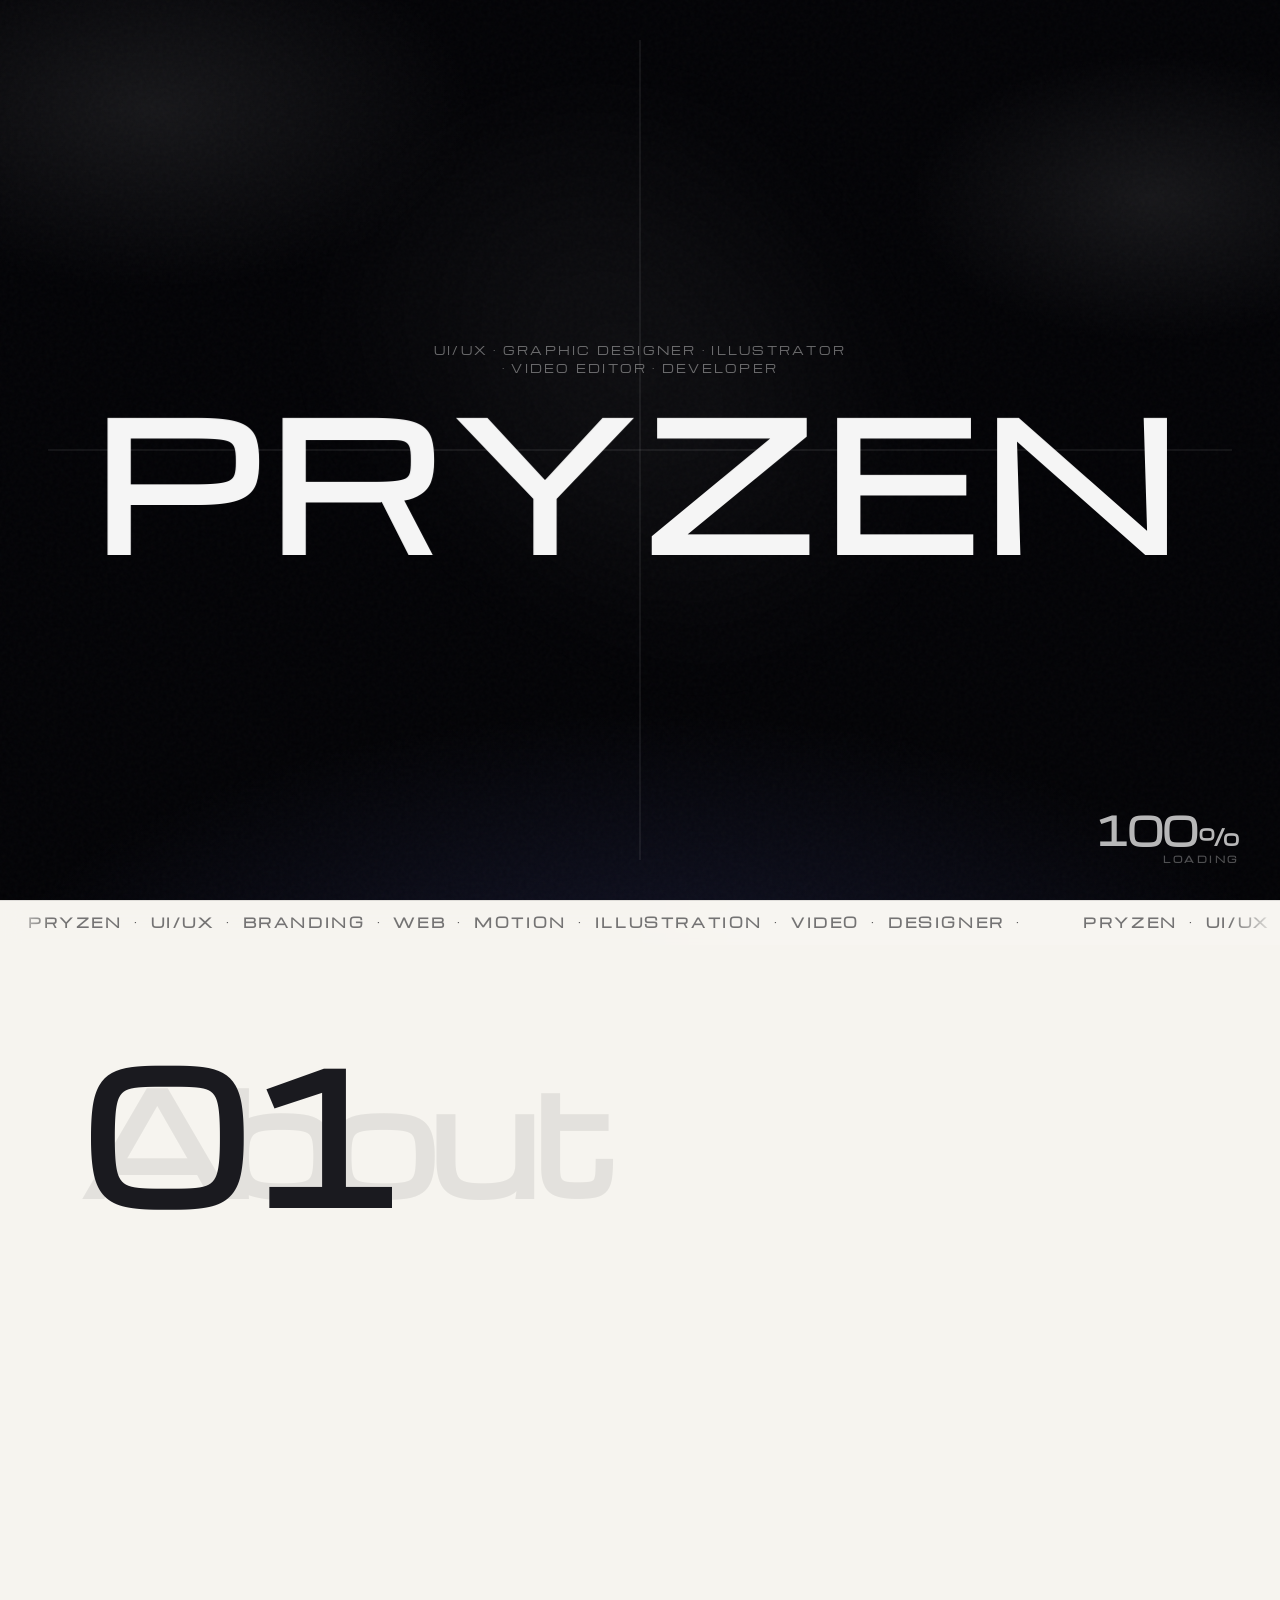
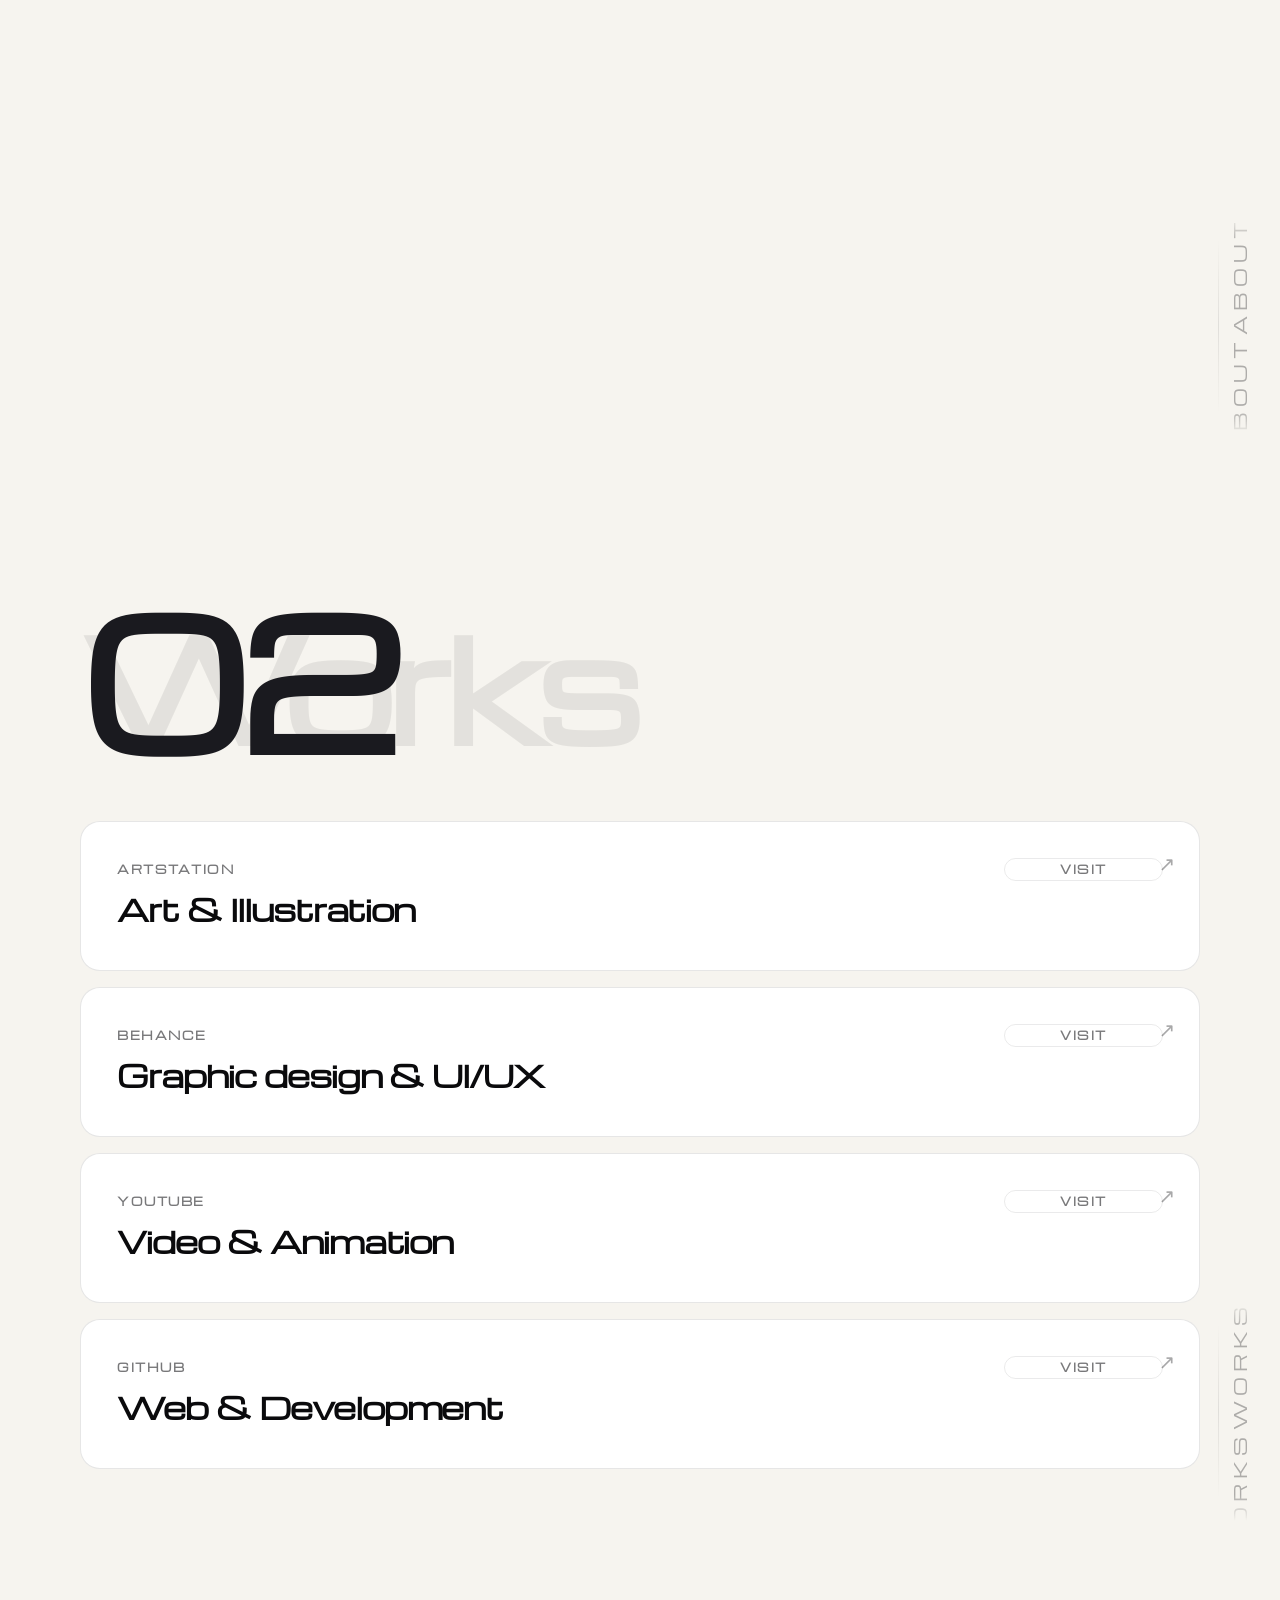
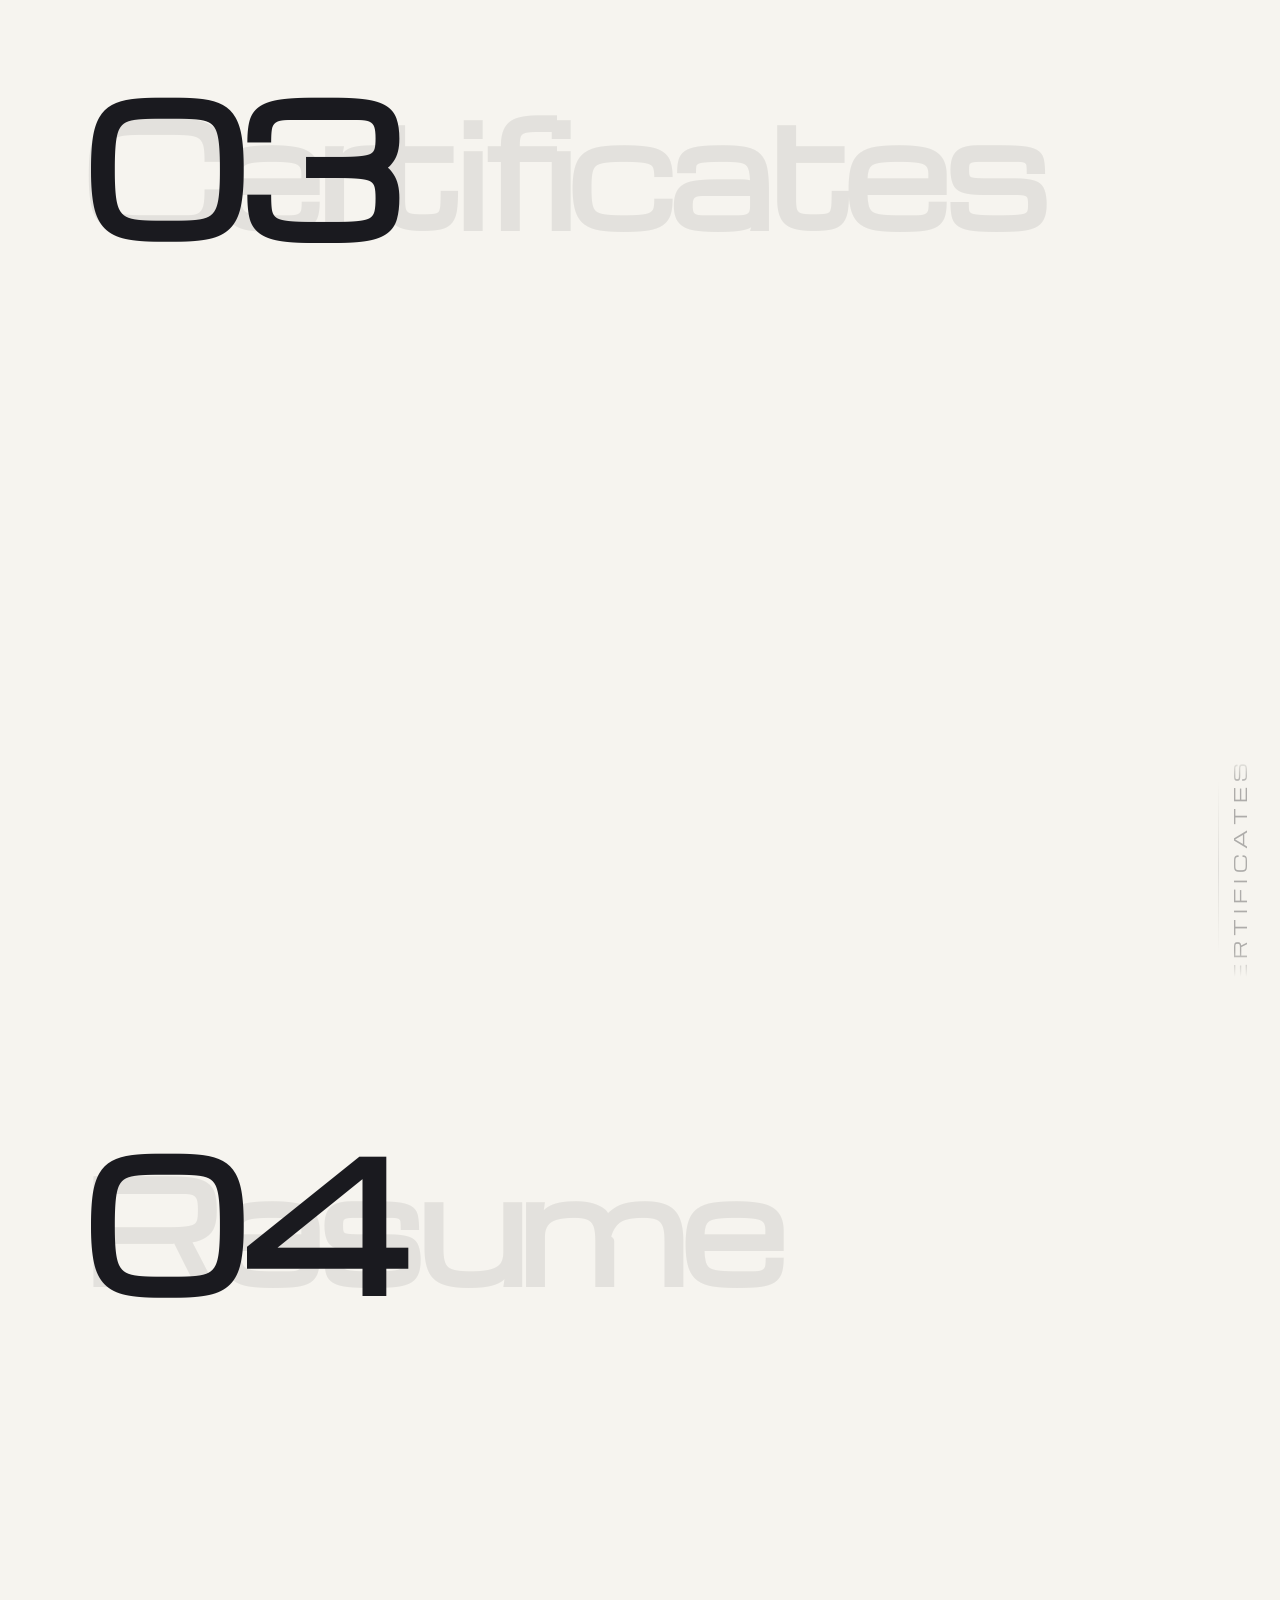
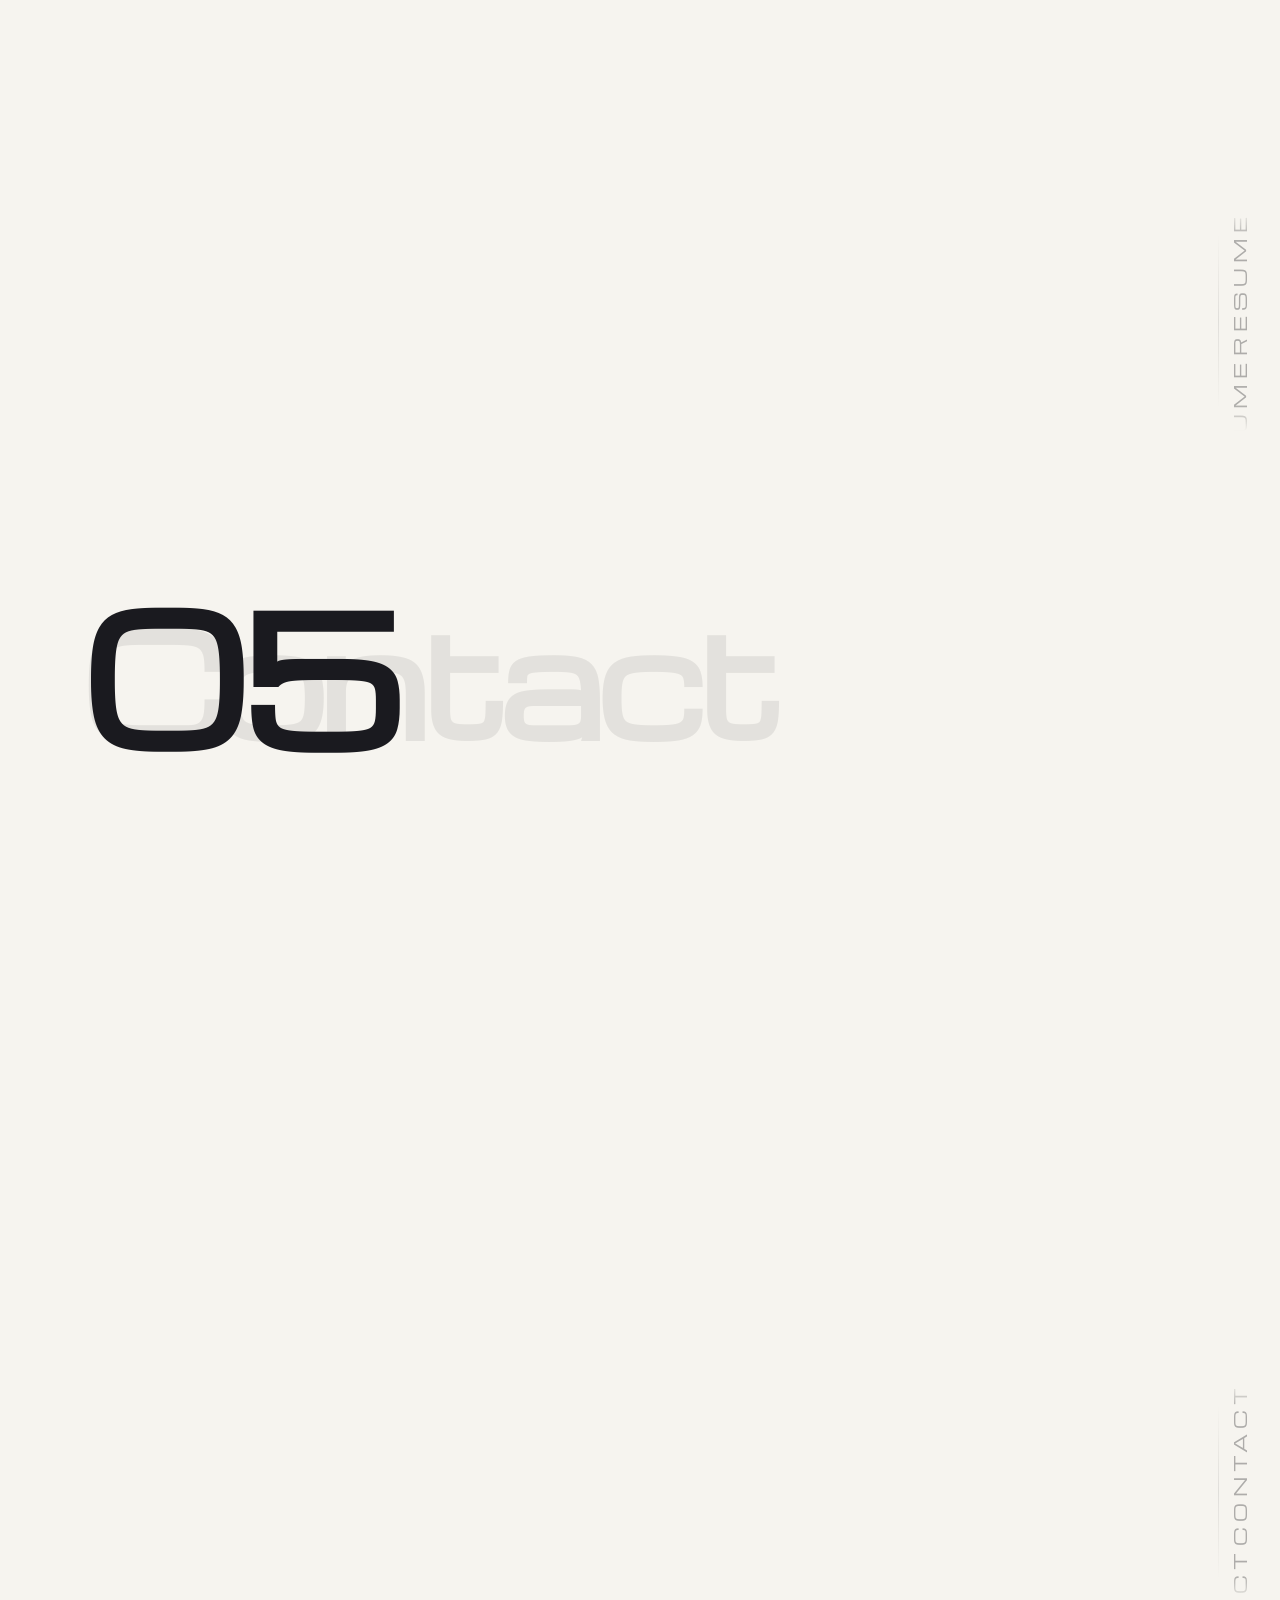
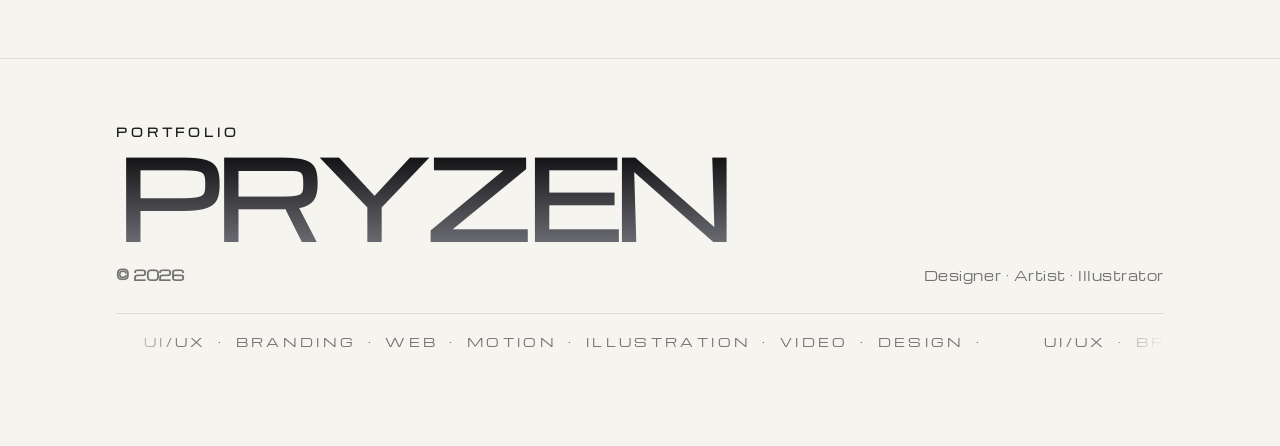
==== portfolio.html @ 88a32f05 "first commit Co-authored-by: Cursor <cursoragent@cursor.com>" ====
<!DOCTYPE html>
<html lang="en">
<head>
  <meta charset="UTF-8" />
  <meta name="viewport" content="width=device-width, initial-scale=1.0, viewport-fit=cover" />
  <meta name="description" content="Pryzen — Designer, Artist, Illustrator, UI/UX, Web & Video Editor" />
  <title>Pryzen — Portfolio</title>
  <link rel="icon" href="favicon.svg" type="image/svg+xml" />
  <link rel="icon" href="favicon.svg" type="image/svg+xml" sizes="any" />
  <link rel="preconnect" href="https://fonts.googleapis.com" />
  <link rel="preconnect" href="https://fonts.gstatic.com" crossorigin />
  <link href="https://fonts.googleapis.com/css2?family=Michroma&display=swap" rel="stylesheet" />
  <link rel="stylesheet" href="css/portfolio.css" />
</head>
<body>
  <div class="pointer" id="pointer" aria-hidden="true">
    <div class="pointer__halo" id="pointerHalo" aria-hidden="true"></div>
    <div class="pointer__ring" id="pointerRing" aria-hidden="true">
      <svg viewBox="0 0 48 48" width="48" height="48" aria-hidden="true">
        <defs>
          <linearGradient id="pointerRingGrad" x1="0%" y1="0%" x2="100%" y2="100%">
            <stop offset="0%" stop-color="var(--accent)" stop-opacity="0.45" />
            <stop offset="52%" stop-color="var(--accent-2)" stop-opacity="1" />
            <stop offset="100%" stop-color="var(--accent)" stop-opacity="0.5" />
          </linearGradient>
        </defs>
        <circle
          class="pointer__ring-path pointer__ring-path--track"
          cx="24"
          cy="24"
          r="22"
          fill="none"
          stroke="currentColor"
          stroke-width="1"
          stroke-linecap="round"
          opacity="0.2"
        />
        <circle
          class="pointer__ring-path pointer__ring-path--arc"
          cx="24"
          cy="24"
          r="22"
          fill="none"
          stroke="url(#pointerRingGrad)"
          stroke-width="1.35"
          stroke-linecap="round"
        />
      </svg>
    </div>
    <span class="pointer__dot" aria-hidden="true"></span>
  </div>
  <!-- Splash / Preloader -->
  <div class="splash" id="splash" aria-hidden="true">
    <div class="splash__layers" aria-hidden="true">
      <div class="splash__layer splash__layer--dark" id="splashLayerDark"></div>
      <div class="splash__layer splash__layer--light" id="splashLayerLight"></div>
      <div class="splash__sweep" id="splashSweep">
        <div class="splash__sweep-band" id="splashSweepBand"></div>
      </div>
    </div>
    <div class="splash__noise" aria-hidden="true"></div>
    <div class="splash__stage" id="splashStage">
      <div class="splash__glow" aria-hidden="true"></div>
      <div class="splash__lines" aria-hidden="true">
        <span class="splash__line splash__line--h"></span>
        <span class="splash__line splash__line--v"></span>
      </div>
      <div class="splash__inner">
        <p class="splash__tagline">UI/UX · Graphic Designer · Illustrator · Video Editor · Developer</p>
        <div class="splash__brand splash__brand--type" aria-label="Pryzen loading">
          <span class="splash__type-row">
            <span class="splash__type" id="splashType"></span><span class="splash__cursor" id="splashCursor"></span>
          </span>
        </div>
      </div>
      <div class="splash__pct-wrap" aria-live="polite" aria-label="Load progress">
        <div class="splash__pct-block">
          <div class="splash__pct-row">
            <span class="splash__pct" id="splashPct">0</span>
            <span class="splash__pct-suffix">%</span>
          </div>
          <span class="splash__pct-word">Loading</span>
        </div>
      </div>
    </div>
    <div class="splash__curtain" id="splashCurtain" aria-hidden="true"></div>
  </div>

  <!-- Mobile: top bar + slide menu -->
  <header class="mobile-topbar" id="mobileTopbar">
    <button
      type="button"
      class="mobile-menu-btn"
      id="mobileMenuBtn"
      aria-label="Open menu"
      aria-expanded="false"
      aria-controls="mobileDrawer"
    >
      <span class="mobile-menu-btn__inner" aria-hidden="true">
        <span class="mobile-menu-btn__bar"></span>
        <span class="mobile-menu-btn__bar"></span>
        <span class="mobile-menu-btn__bar"></span>
      </span>
    </button>
    <button type="button" class="theme-toggle theme-toggle--toolbar" aria-label="Toggle dark mode">
      <span class="theme-toggle__icon theme-toggle__icon--sun" aria-hidden="true">
        <svg width="20" height="20" viewBox="0 0 24 24" fill="none" stroke="currentColor" stroke-width="1.5"><circle cx="12" cy="12" r="4"/><path d="M12 2v2M12 20v2M4.93 4.93l1.41 1.41M17.66 17.66l1.41 1.41M2 12h2M20 12h2M4.93 19.07l1.41-1.41M17.66 6.34l1.41-1.41"/></svg>
      </span>
      <span class="theme-toggle__icon theme-toggle__icon--moon" aria-hidden="true">
        <svg width="20" height="20" viewBox="0 0 24 24" fill="none" stroke="currentColor" stroke-width="1.5"><path d="M21 12.79A9 9 0 1 1 11.21 3 7 7 0 0 0 21 12.79z"/></svg>
      </span>
    </button>
  </header>

  <div class="mobile-drawer" id="mobileDrawer" aria-hidden="true">
    <div class="mobile-drawer__backdrop" id="mobileDrawerBackdrop" tabindex="-1"></div>
    <div class="mobile-drawer__panel" role="dialog" aria-modal="true" aria-labelledby="mobileDrawerTitle">
      <div class="mobile-drawer__head">
        <span class="mobile-drawer__title" id="mobileDrawerTitle">Menu</span>
        <button type="button" class="mobile-drawer__close" id="mobileDrawerClose" aria-label="Close menu">
          <span aria-hidden="true">&times;</span>
        </button>
      </div>
      <nav class="mobile-drawer__nav" aria-label="Section navigation">
        <a href="#hero" class="mobile-drawer__link is-active" data-section="hero">Home</a>
        <a href="#about" class="mobile-drawer__link" data-section="about">About</a>
        <a href="#works" class="mobile-drawer__link" data-section="works">Works</a>
        <a href="#certificates" class="mobile-drawer__link" data-section="certificates">Certificates</a>
        <a href="#resume" class="mobile-drawer__link" data-section="resume">Resume</a>
        <a href="#contact" class="mobile-drawer__link" data-section="contact">Contact</a>
      </nav>
      <div class="mobile-drawer__social">
        <a href="https://www.upwork.com/freelancers/~01b6e41eb017288eee?mp_source=share" target="_blank" rel="noopener noreferrer" class="mobile-drawer__social-link">Upwork</a>
        <a href="https://www.linkedin.com/in/pryzen/" target="_blank" rel="noopener noreferrer" class="mobile-drawer__social-link">LinkedIn</a>
        <a href="https://pin.it/1itgkdLfh" target="_blank" rel="noopener noreferrer" class="mobile-drawer__social-link">Pinterest</a>
        <a href="https://pryzenx.gumroad.com/" target="_blank" rel="noopener noreferrer" class="mobile-drawer__social-link">Gumroad</a>
        <a href="https://discord.com" target="_blank" rel="noopener noreferrer" class="mobile-drawer__social-link" title="Username: _pryzenx">Discord</a>
        <a href="https://www.onlinejobs.ph/jobseekers/info/5052173" target="_blank" rel="noopener noreferrer" class="mobile-drawer__social-link">OnlineJobs.ph</a>
      </div>
    </div>
  </div>

  <!-- Left vertical nav: sections -->
  <nav class="nav nav--left" aria-label="Section navigation">
    <div class="nav__dots">
      <a href="#hero" class="nav__link is-active" data-section="hero"><span class="nav__dot"></span><span class="nav__text">Home</span></a>
      <a href="#about" class="nav__link" data-section="about"><span class="nav__dot"></span><span class="nav__text">About</span></a>
      <a href="#works" class="nav__link" data-section="works"><span class="nav__dot"></span><span class="nav__text">Works</span></a>
      <a href="#certificates" class="nav__link" data-section="certificates"><span class="nav__dot"></span><span class="nav__text">Certificates</span></a>
      <a href="#resume" class="nav__link" data-section="resume"><span class="nav__dot"></span><span class="nav__text">Resume</span></a>
      <a href="#contact" class="nav__link" data-section="contact"><span class="nav__dot"></span><span class="nav__text">Contact</span></a>
    </div>
  </nav>

  <!-- Right vertical: theme + social -->
  <aside class="nav nav--right" aria-label="Theme and social">
    <button type="button" class="theme-toggle theme-toggle--desktop" aria-label="Toggle dark mode">
      <span class="theme-toggle__icon theme-toggle__icon--sun" aria-hidden="true">
        <svg width="20" height="20" viewBox="0 0 24 24" fill="none" stroke="currentColor" stroke-width="1.5"><circle cx="12" cy="12" r="4"/><path d="M12 2v2M12 20v2M4.93 4.93l1.41 1.41M17.66 17.66l1.41 1.41M2 12h2M20 12h2M4.93 19.07l1.41-1.41M17.66 6.34l1.41-1.41"/></svg>
      </span>
      <span class="theme-toggle__icon theme-toggle__icon--moon" aria-hidden="true">
        <svg width="20" height="20" viewBox="0 0 24 24" fill="none" stroke="currentColor" stroke-width="1.5"><path d="M21 12.79A9 9 0 1 1 11.21 3 7 7 0 0 0 21 12.79z"/></svg>
      </span>
    </button>
    <div class="nav__social">
      <a href="https://www.upwork.com/freelancers/~01b6e41eb017288eee?mp_source=share" target="_blank" rel="noopener noreferrer" class="social-link" aria-label="Upwork">Upwork</a>
      <a href="https://www.linkedin.com/in/pryzen/" target="_blank" rel="noopener noreferrer" class="social-link" aria-label="LinkedIn">LinkedIn</a>
      <a href="https://pin.it/1itgkdLfh" target="_blank" rel="noopener noreferrer" class="social-link" aria-label="Pinterest">Pinterest</a>
      <a href="https://pryzenx.gumroad.com/" target="_blank" rel="noopener noreferrer" class="social-link" aria-label="Gumroad">Gumroad</a>
    </div>
  </aside>

  <main class="main" id="main">
    <!-- Hero -->
    <section class="section hero" id="hero">
      <div class="hero__media-bg" aria-hidden="true"></div>
      <figure class="hero__visual reveal">
        <div class="hero__portrait" tabindex="0" role="img" aria-label="Pryzen — hover to view alternate portrait">
          <img
            src="assets/hero/hero-image-1.png"
            alt="Pryzen portrait"
            class="hero__portrait-img hero__portrait-img--default"
            width="640"
            height="640"
            decoding="async"
            fetchpriority="high"
          />
          <img
            src="assets/hero/hero-image-2.png"
            alt=""
            class="hero__portrait-img hero__portrait-img--hover"
            width="640"
            height="640"
            decoding="async"
            aria-hidden="true"
          />
        </div>
      </figure>
      <div class="container hero__grid">
        <div class="hero__content">
          <div class="hero__intro reveal">
            <a href="index.html" class="hero__back-link" aria-label="Back to home">
              <svg class="hero__back-icon" width="18" height="18" viewBox="0 0 24 24" fill="none" stroke="currentColor" stroke-width="1.75" stroke-linecap="round" stroke-linejoin="round" aria-hidden="true">
                <path d="M15 18l-6-6 6-6" />
              </svg>
            </a>
            <p class="hero__kicker">UIUX · Developer · Illustrator</p>
          </div>
          <h1 class="hero__title">
            <span class="hero__name reveal">
              <span class="hero__name-base">PRYZ</span><span class="hero__name-en">EN</span>
            </span>
          </h1>
          <p class="hero__roles reveal">
            <span>Graphic Designer</span>
            <span class="hero__sep">|</span>
            <span>Videl Editor</span>
          </p>
          <p class="hero__lead reveal">Crafting visual stories, interfaces, and motion that feel intentional.</p>
          <div class="hero__cta reveal">
            <a href="#works" class="btn btn--primary">View work</a>
            <a href="#contact" class="btn btn--ghost">Let’s talk</a>
          </div>
        </div>
      </div>
      <a href="index.html" class="hero__circle-link" aria-label="Back to home">
        <div class="hero__circle-text" aria-hidden="true">
          <svg class="hero__circle-svg" viewBox="0 0 220 220" role="img" aria-hidden="true">
            <defs>
              <path id="heroCirclePath" d="M 110,110 m -78,0 a 78,78 0 1,1 156,0 a 78,78 0 1,1 -156,0" />
            </defs>
            <circle class="hero__circle-ring" cx="110" cy="110" r="78" fill="none" />
            <text class="hero__circle-textpath">
              <textPath href="#heroCirclePath" startOffset="0%">
                HOVER ME • PRYZEN • UI/UX • BRANDING • WEB • MOTION • ILLUSTRATION •
              </textPath>
            </text>
          </svg>
          <span class="hero__circle-hub">
            <span class="hero__circle-hub__text hero__circle-hub__text--idle" aria-hidden="true">Hover me</span>
            <span class="hero__circle-hub__text hero__circle-hub__text--hover" aria-hidden="true">Back home</span>
          </span>
        </div>
      </a>
      <div class="hero__marquee" aria-hidden="true">
        <div class="hero__marquee-mask">
          <div class="hero__marquee-track">
            <div class="hero__marquee-group">
              <span>PRYZEN</span><span class="hero__marquee-dot">·</span>
              <span>UI/UX</span><span class="hero__marquee-dot">·</span>
              <span>Branding</span><span class="hero__marquee-dot">·</span>
              <span>Web</span><span class="hero__marquee-dot">·</span>
              <span>Motion</span><span class="hero__marquee-dot">·</span>
              <span>Illustration</span><span class="hero__marquee-dot">·</span>
              <span>Video</span><span class="hero__marquee-dot">·</span>
              <span>Designer</span><span class="hero__marquee-dot">·</span>
            </div>
            <div class="hero__marquee-group">
              <span>PRYZEN</span><span class="hero__marquee-dot">·</span>
              <span>UI/UX</span><span class="hero__marquee-dot">·</span>
              <span>Branding</span><span class="hero__marquee-dot">·</span>
              <span>Web</span><span class="hero__marquee-dot">·</span>
              <span>Motion</span><span class="hero__marquee-dot">·</span>
              <span>Illustration</span><span class="hero__marquee-dot">·</span>
              <span>Video</span><span class="hero__marquee-dot">·</span>
              <span>Designer</span><span class="hero__marquee-dot">·</span>
            </div>
          </div>
        </div>
      </div>
      <div class="hero__scroll">
        <span>Scroll</span>
        <span class="hero__scroll-line"></span>
      </div>
    </section>

    <!-- About -->
    <section class="section about" id="about">
      <div class="container">
        <header class="section-head">
          <span class="section-num">01</span>
          <h2 class="section-title">About</h2>
        </header>
        <div class="about__grid">
          <div class="about__copy">
            <p class="about__text reveal">
              I’m a freelance designer and developer specializing in creating visually compelling and user-focused digital experiences. My core strengths lie in branding, mockup design, UI/UX, and web design, where I combine creativity with strategic thinking to deliver clean, functional, and impactful results.<br /><br />
              <span class="about__text--serif">As an artist, I also produce original illustrations that bring personality and uniqueness to every project. Currently, I’m expanding my capabilities as a developer, integrating design and code to build seamless, end-to-end solutions. I work with clients ranging from individuals to local businesses, helping turn ideas into well-crafted visual and digital products.</span>
            </p>
            <ul class="about__tags reveal">
              <li>Brand &amp; identity</li>
              <li>UI/UX</li>
              <li>Animation &amp; video</li>
              <li>Illustration</li>
            </ul>
          </div>
          <div class="about__stats">
            <div class="stat reveal"><span class="stat__n" data-count="2">0</span><span class="stat__l">Years of experience</span></div>
            <div class="stat reveal"><span class="stat__n" data-count="150">0</span><span class="stat__l">Projects shipped</span></div>
            <div class="stat reveal"><span class="stat__n" data-count="2">0</span><span class="stat__l">Industries</span></div>
          </div>
        </div>
      </div>
      <div class="section-ticker" aria-hidden="true">
        <span class="section-ticker__line"></span>
        <div class="section-ticker__mask">
          <div class="section-ticker__track">
            <div class="section-ticker__col">
              <span>About</span><span>About</span><span>About</span><span>About</span><span>About</span><span>About</span>
              <span>About</span><span>About</span><span>About</span><span>About</span><span>About</span><span>About</span>
            </div>
            <div class="section-ticker__col">
              <span>About</span><span>About</span><span>About</span><span>About</span><span>About</span><span>About</span>
              <span>About</span><span>About</span><span>About</span><span>About</span><span>About</span><span>About</span>
            </div>
          </div>
        </div>
      </div>
    </section>

    <!-- Works -->
    <section class="section works" id="works">
      <div class="container">
        <header class="section-head">
          <span class="section-num">02</span>
          <h2 class="section-title">Works</h2>
        </header>
        <div class="works__list">
          <article class="work-card">
            <div class="work-card__meta">
              <span>ArtStation</span>
              <a href="https://pryzen.artstation.com/" class="work-card__visit" target="_blank" rel="noopener noreferrer" aria-label="Open ArtStation portfolio">
                <span class="work-card__visit__stack">
                  <span class="work-card__visit__text work-card__visit__text--default">Visit</span>
                  <span class="work-card__visit__text work-card__visit__text--hover">View project</span>
                </span>
              </a>
            </div>
            <h3 class="work-card__title">Art & Illustration</h3>
            <span class="work-card__arrow" aria-hidden="true">↗</span>
          </article>
          <article class="work-card">
            <div class="work-card__meta">
              <span>Behance</span>
              <a href="https://www.behance.net/pryzen" class="work-card__visit" target="_blank" rel="noopener noreferrer" aria-label="Open Behance portfolio">
                <span class="work-card__visit__stack">
                  <span class="work-card__visit__text work-card__visit__text--default">Visit</span>
                  <span class="work-card__visit__text work-card__visit__text--hover">View project</span>
                </span>
              </a>
            </div>
            <h3 class="work-card__title">Graphic design &amp; UI/UX</h3>
            <span class="work-card__arrow" aria-hidden="true">↗</span>
          </article>
          <article class="work-card">
            <div class="work-card__meta">
              <span>YouTube</span>
              <a href="https://www.youtube.com/@pryzenx" class="work-card__visit" target="_blank" rel="noopener noreferrer" aria-label="Open YouTube channel">
                <span class="work-card__visit__stack">
                  <span class="work-card__visit__text work-card__visit__text--default">Visit</span>
                  <span class="work-card__visit__text work-card__visit__text--hover">View project</span>
                </span>
              </a>
            </div>
            <h3 class="work-card__title">Video & Animation</h3>
            <span class="work-card__arrow" aria-hidden="true">↗</span>
          </article>
          <article class="work-card">
            <div class="work-card__meta">
              <span>GitHub</span>
              <a href="https://github.com/pryzenxx" class="work-card__visit" target="_blank" rel="noopener noreferrer" aria-label="Open GitHub profile">
                <span class="work-card__visit__stack">
                  <span class="work-card__visit__text work-card__visit__text--default">Visit</span>
                  <span class="work-card__visit__text work-card__visit__text--hover">View project</span>
                </span>
              </a>
            </div>
            <h3 class="work-card__title">Web & Development</h3>
            <span class="work-card__arrow" aria-hidden="true">↗</span>
          </article>
        </div>
      </div>
      <div class="section-ticker" aria-hidden="true">
        <span class="section-ticker__line"></span>
        <div class="section-ticker__mask">
          <div class="section-ticker__track">
            <div class="section-ticker__col">
              <span>Works</span><span>Works</span><span>Works</span><span>Works</span><span>Works</span><span>Works</span>
              <span>Works</span><span>Works</span><span>Works</span><span>Works</span><span>Works</span><span>Works</span>
            </div>
            <div class="section-ticker__col">
              <span>Works</span><span>Works</span><span>Works</span><span>Works</span><span>Works</span><span>Works</span>
              <span>Works</span><span>Works</span><span>Works</span><span>Works</span><span>Works</span><span>Works</span>
            </div>
          </div>
        </div>
      </div>
    </section>

    <!-- Certificates & Achievements -->
    <section class="section certificates" id="certificates">
      <div class="container">
        <header class="section-head">
          <span class="section-num">03</span>
          <h2 class="section-title">Certificates</h2>
        </header>
        <p class="certificates__intro reveal">
          Credentials and milestones across design, development, and creative practice. Select a card to view the full certificate.
        </p>
        <div class="certificates__grid" role="list">
          <article
            class="cert-card reveal"
            role="listitem"
            tabindex="0"
            data-cert-index="0"
            data-cert-title="Certificate of Recognition"
            data-cert-issuer="Northen Mindanao Colleges Inc."
            data-cert-date="2026"
            data-cert-image="assets/certificates/1.png"
            data-cert-alt="Certificate of Recognition"
          >
            <div class="cert-card__visual">
              <img src="assets/certificates/1.png" alt="" width="400" height="280" loading="lazy" />
              <span class="cert-card__badge" aria-hidden="true">
                <svg width="18" height="18" viewBox="0 0 24 24" fill="none" stroke="currentColor" stroke-width="1.5"><path d="M12 15l-3.5 2 .9-4-3.2-2.8 4.2-.3L12 6l1.6 3.9 4.2.3-3.2 2.8.9 4z"/></svg>
              </span>
            </div>
            <div class="cert-card__body">
              <span class="cert-card__tag">Intership</span>
              <h3 class="cert-card__title">Certificate of Recognition </h3>
              <p class="cert-card__meta">Northen Mindanao Colleges Inc. · 2026</p>
              <span class="cert-card__action">View certificate <span aria-hidden="true">↗</span></span>
            </div>
          </article>

          <article
            class="cert-card reveal"
            role="listitem"
            tabindex="0"
            data-cert-index="1"
            data-cert-title="Certificate of Appreciation"
            data-cert-issuer="NORMI Publication"
            data-cert-date="2026"
            data-cert-image="assets/certificates/2.png"
            data-cert-alt="Trainer Certificate of Appreciation"
          >
            <div class="cert-card__visual">
              <img src="assets/certificates/2.png" alt="" width="400" height="280" loading="lazy" />
              <span class="cert-card__badge" aria-hidden="true">
                <svg width="18" height="18" viewBox="0 0 24 24" fill="none" stroke="currentColor" stroke-width="1.5"><path d="M12 15l-3.5 2 .9-4-3.2-2.8 4.2-.3L12 6l1.6 3.9 4.2.3-3.2 2.8.9 4z"/></svg>
              </span>
            </div>
            <div class="cert-card__body">
              <span class="cert-card__tag">Trainer</span>
              <h3 class="cert-card__title">Certificate of Appreciation</h3>
              <p class="cert-card__meta">NORMI Publication · 2026</p>
              <span class="cert-card__action">View certificate <span aria-hidden="true">↗</span></span>
            </div>
          </article>

      
        </div>
      </div>
      <div class="section-ticker" aria-hidden="true">
        <span class="section-ticker__line"></span>
        <div class="section-ticker__mask">
          <div class="section-ticker__track">
            <div class="section-ticker__col">
              <span>Certificates</span><span>Certificates</span><span>Certificates</span><span>Certificates</span><span>Certificates</span><span>Certificates</span>
              <span>Certificates</span><span>Certificates</span><span>Certificates</span><span>Certificates</span><span>Certificates</span><span>Certificates</span>
            </div>
            <div class="section-ticker__col">
              <span>Certificates</span><span>Certificates</span><span>Certificates</span><span>Certificates</span><span>Certificates</span><span>Certificates</span>
              <span>Certificates</span><span>Certificates</span><span>Certificates</span><span>Certificates</span><span>Certificates</span><span>Certificates</span>
            </div>
          </div>
        </div>
      </div>
    </section>

    <!-- Certificate lightbox -->
    <div class="cert-modal" id="certModal" hidden>
      <div class="cert-modal__backdrop" aria-hidden="true"></div>
      <div
        class="cert-modal__dialog"
        role="dialog"
        aria-modal="true"
        aria-labelledby="certModalTitle"
        aria-describedby="certModalDesc"
      >
        <header class="cert-modal__header">
          <div class="cert-modal__meta-wrap">
            <h3 class="cert-modal__title" id="certModalTitle"></h3>
            <p class="cert-modal__desc" id="certModalDesc">
              <span class="cert-modal__issuer"></span>
              <span class="cert-modal__sep" aria-hidden="true">·</span>
              <span class="cert-modal__date"></span>
            </p>
          </div>
          <span class="cert-modal__counter" hidden></span>
          <button type="button" class="cert-modal__close" aria-label="Close certificate viewer">
            <svg width="22" height="22" viewBox="0 0 24 24" fill="none" stroke="currentColor" stroke-width="1.75" aria-hidden="true"><path d="M18 6L6 18M6 6l12 12"/></svg>
          </button>
        </header>
        <div class="cert-modal__stage">
          <button type="button" class="cert-modal__nav cert-modal__prev" aria-label="Previous certificate">
            <svg width="20" height="20" viewBox="0 0 24 24" fill="none" stroke="currentColor" stroke-width="2" aria-hidden="true"><path d="M15 18l-6-6 6-6"/></svg>
          </button>
          <figure class="cert-modal__figure">
            <img class="cert-modal__image" src="" alt="" />
          </figure>
          <button type="button" class="cert-modal__nav cert-modal__next" aria-label="Next certificate">
            <svg width="20" height="20" viewBox="0 0 24 24" fill="none" stroke="currentColor" stroke-width="2" aria-hidden="true"><path d="M9 18l6-6-6-6"/></svg>
          </button>
        </div>
      </div>
    </div>

    <!-- Resume -->
    <section class="section resume" id="resume">
      <div class="container">
        <header class="section-head">
          <span class="section-num">04</span>
          <h2 class="section-title">Resume</h2>
        </header>
        <div class="resume__layout">
          <div class="resume__col resume__col--main">
            <article class="resume-card resume-card--hero reveal">
              <div class="resume-card__top">
                <div>
                  <p class="resume__eyebrow">Resume</p>
                  <h3 class="resume__name">Prince Angelo B. Devilleres</h3>
                  <p class="resume__location">Balangbalang, RTR, Agusan del Norte, Philippines</p>
                </div>
              </div>
              <div class="resume__rule" aria-hidden="true"></div>
            </article>

            <details class="resume-card resume-card--dropdown reveal">
              <summary class="resume-card__summary">
                <h4 class="resume__section-title">Professional summary</h4>
                <span class="resume-card__chevron" aria-hidden="true"></span>
              </summary>
              <div class="resume-card__body">
                <div class="resume-card__body-inner">
                  <p class="resume__prose">
                    Versatile and detail-oriented creative professional with hands-on experience in freelance graphic design, UI/UX design, branding, illustration, and full-stack web development. Skilled in delivering visually compelling designs and functional digital solutions for local clients and student-based projects. Currently developing a Barangay Management System with SMS integration, demonstrating strong technical and problem-solving capabilities. Adept at combining creativity with technical expertise across design and development workflows.
                  </p>
                </div>
              </div>
            </details>

            <details class="resume-card resume-card--dropdown reveal">
              <summary class="resume-card__summary">
                <h4 class="resume__section-title">Education</h4>
                <span class="resume-card__chevron" aria-hidden="true"></span>
              </summary>
              <div class="resume-card__body">
                <div class="resume-card__body-inner">
                  <p class="resume__degree">Bachelor of Science in Information Technology (BSIT)</p>
                  <p class="resume__prose resume__prose--tight">Northern Mindanao Colleges, Inc.<br />Philippines</p>
                </div>
              </div>
            </details>

            <details class="resume-card resume-card--dropdown reveal">
              <summary class="resume-card__summary">
                <h4 class="resume__section-title">Additional information</h4>
                <span class="resume-card__chevron" aria-hidden="true"></span>
              </summary>
              <div class="resume-card__body">
                <div class="resume-card__body-inner">
                  <ul class="resume__bullets">
                    <li>Experience working with local clients and student-based projects</li>
                    <li>Strong adaptability across creative and technical disciplines</li>
                    <li>Passionate about continuous learning in design and development</li>
                  </ul>
                </div>
              </div>
            </details>

            <details class="resume-card resume-card--dropdown reveal">
              <summary class="resume-card__summary">
                <h4 class="resume__section-title">Current project</h4>
                <span class="resume-card__chevron" aria-hidden="true"></span>
              </summary>
              <div class="resume-card__body">
                <div class="resume-card__body-inner">
                  <p class="resume__project-title">Barangay Management System with SMS (BMS)</p>
                  <ul class="resume__bullets resume__bullets--job">
                    <li>Developing a system for local barangay operations to streamline records and communication</li>
                    <li>Implementing SMS integration for notifications and updates</li>
                    <li>Designing both UI/UX and backend structure for efficiency and usability</li>
                  </ul>
                </div>
              </div>
            </details>

            <details class="resume-card resume-card--dropdown reveal">
              <summary class="resume-card__summary">
                <h4 class="resume__section-title">Projects &amp; portfolio</h4>
                <span class="resume-card__chevron" aria-hidden="true"></span>
              </summary>
              <div class="resume-card__body">
                <div class="resume-card__body-inner">
                  <ul class="resume__bullets">
                    <li>Website designs and web applications (React-based)</li>
                    <li>Branding &amp; graphic design projects</li>
                    <li>UI/UX case studies</li>
                    <li>Video editing &amp; motion projects</li>
                  </ul>
                </div>
              </div>
            </details>
          </div>

          <div class="resume__col resume__col--side">
            <details class="resume-card resume-card--dropdown reveal">
              <summary class="resume-card__summary">
                <h4 class="resume__section-title">Core skills</h4>
                <span class="resume-card__chevron" aria-hidden="true"></span>
              </summary>
              <div class="resume-card__body">
                <div class="resume-card__body-inner">
                  <ul class="resume__bullets">
                    <li>Graphic design &amp; branding</li>
                    <li>UI/UX design &amp; prototyping</li>
                    <li>Illustration &amp; layout design</li>
                    <li>Mockup &amp; visual presentation</li>
                    <li>Video editing (cinematic &amp; motion graphics)</li>
                    <li>Full-stack web development</li>
                    <li>Website design &amp; deployment</li>
                  </ul>
                </div>
              </div>
            </details>

            <details class="resume-card resume-card--dropdown reveal">
              <summary class="resume-card__summary">
                <h4 class="resume__section-title">Technical skills</h4>
                <span class="resume-card__chevron" aria-hidden="true"></span>
              </summary>
              <div class="resume-card__body">
                <div class="resume-card__body-inner">
                  <div class="resume__skill-block">
                    <p class="resume__skill-label">Design &amp; creative tools</p>
                    <ul class="resume__chips">
                      <li>Adobe Photoshop</li>
                      <li>Adobe Premiere Pro</li>
                      <li>Adobe Animate</li>
                      <li>Ibis Paint</li>
                      <li>Figma</li>
                      <li>CapCut</li>
                    </ul>
                  </div>
                  <div class="resume__skill-block">
                    <p class="resume__skill-label">Web development</p>
                    <ul class="resume__chips">
                      <li>React.js</li>
                      <li>HTML</li>
                      <li>CSS</li>
                      <li>JavaScript</li>
                      <li>Tailwind CSS</li>
                    </ul>
                  </div>
                  <div class="resume__skill-block">
                    <p class="resume__skill-label">Backend &amp; tools</p>
                    <ul class="resume__chips">
                      <li>MongoDB</li>
                      <li>GitHub</li>
                      <li>Vercel</li>
                      <li>Render</li>
                    </ul>
                  </div>
                </div>
              </div>
            </details>

            <details class="resume-card resume-card--dropdown reveal">
              <summary class="resume-card__summary">
                <h4 class="resume__section-title">Professional experience</h4>
                <span class="resume-card__chevron" aria-hidden="true"></span>
              </summary>
              <div class="resume-card__body">
                <div class="resume-card__body-inner">
                  <div class="resume__job">
                    <div class="resume__job-head">
                      <p class="resume__job-title">Freelance graphic designer &amp; UI/UX designer</p>
                      <p class="resume__job-meta">Self-employed · Philippines</p>
                      <p class="resume__job-date">Freelance</p>
                    </div>
                    <ul class="resume__bullets resume__bullets--job">
                      <li>Designed branding materials, social media graphics, and marketing visuals for local clients and students</li>
                      <li>Created UI/UX designs and interactive prototypes using Figma</li>
                      <li>Produced mockups and layout designs for presentations and digital products</li>
                      <li>Delivered illustration and creative assets tailored to client requirements</li>
                    </ul>
                  </div>

                  <div class="resume__job">
                    <div class="resume__job-head">
                      <p class="resume__job-title">Freelance video editor &amp; motion designer</p>
                      <p class="resume__job-meta">Self-employed · Philippines</p>
                    </div>
                    <ul class="resume__bullets resume__bullets--job">
                      <li>Edited cinematic videos and motion graphics using Adobe Premiere Pro and CapCut</li>
                      <li>Enhanced storytelling through transitions, effects, and visual composition</li>
                    </ul>
                  </div>

                  <div class="resume__job">
                    <div class="resume__job-head">
                      <p class="resume__job-title">Full-stack developer</p>
                      <p class="resume__job-meta">Project-based</p>
                    </div>
                    <ul class="resume__bullets resume__bullets--job">
                      <li>Designed and developed responsive websites using React.js and modern frontend technologies</li>
                      <li>Built and deployed web applications using Vercel and Render</li>
                      <li>Managed version control and collaboration using GitHub</li>
                    </ul>
                  </div>

                  <div class="resume__job">
                    <div class="resume__job-head">
                      <p class="resume__job-title">Layout Artist Intern</p>
                      <p class="resume__job-meta">Northern Mindanao Colleges, Inc.</p>
                    </div>
                    <ul class="resume__bullets resume__bullets--job">
                      <li>Created layout designs for school publications, promotional materials, and academic outputs</li>
                      <li>Assisted in visual composition, typography, and formatting for print and digital media</li>
                      <li>Collaborated with team members to ensure consistency in branding and visual standards</li>
                    </ul>
                  </div>
                </div>
              </div>
            </details>

            <div class="resume__cta-bar reveal">
              <div class="resume__cta">
                <a href="assets/resume/Pryzen%20Resume.pdf" class="btn btn--primary resume__dl" data-download-name="Pryzen-Resume.pdf"><span class="btn__label">Download CV</span></a>
              </div>
            </div>
          </div>
        </div>
      </div>
      <div class="section-ticker" aria-hidden="true">
        <span class="section-ticker__line"></span>
        <div class="section-ticker__mask">
          <div class="section-ticker__track">
            <div class="section-ticker__col">
              <span>Resume</span><span>Resume</span><span>Resume</span><span>Resume</span><span>Resume</span><span>Resume</span>
              <span>Resume</span><span>Resume</span><span>Resume</span><span>Resume</span><span>Resume</span><span>Resume</span>
            </div>
            <div class="section-ticker__col">
              <span>Resume</span><span>Resume</span><span>Resume</span><span>Resume</span><span>Resume</span><span>Resume</span>
              <span>Resume</span><span>Resume</span><span>Resume</span><span>Resume</span><span>Resume</span><span>Resume</span>
            </div>
          </div>
        </div>
      </div>
    </section>

    <!-- Contact -->
    <section class="section contact" id="contact">
      <div class="container">
        <header class="section-head">
          <span class="section-num">05</span>
          <h2 class="section-title">Contact</h2>
        </header>
        <div class="contact__wrap">
          <p class="contact__kicker reveal">Get in touch</p>
          <p class="contact__lead reveal">Open for collaborations, commissions, and long-term product partnerships.</p>
          <p class="contact__msg reveal">
            Have an idea, a brief, or a question? Send a message — I read everything that lands in my inbox and answer as soon as I can.
          </p>
          <a href="mailto:princedevilleresx@gmail.com" class="contact__email reveal">princedevilleresx@gmail.com</a>
          <p class="contact__social-label reveal" id="contact-social-label">Elsewhere</p>
          <nav class="contact__links reveal" aria-labelledby="contact-social-label">
            <a href="https://www.linkedin.com/in/pryzen/" class="contact__link" target="_blank" rel="noopener noreferrer">LinkedIn</a>
            <a href="https://www.upwork.com/freelancers/~01b6e41eb017288eee" class="contact__link" target="_blank" rel="noopener noreferrer">Upwork</a>
            <a href="https://ph.pinterest.com/pryzen_x/" class="contact__link" target="_blank" rel="noopener noreferrer">Pinterest</a>
            <a href="https://wa.me/639639404090" class="contact__link" target="_blank" rel="noopener noreferrer">WhatsApp</a>
            <a href="https://discord.com" class="contact__link" target="_blank" rel="noopener noreferrer" title="Add on Discord: _pryzenx">Discord (@_pryzenx)</a>
            <a href="https://www.onlinejobs.ph/jobseekers/info/5052173" class="contact__link" target="_blank" rel="noopener noreferrer">OnlineJobs.ph</a>
          </nav>
        </div>
      </div>
      <div class="section-ticker" aria-hidden="true">
        <span class="section-ticker__line"></span>
        <div class="section-ticker__mask">
          <div class="section-ticker__track">
            <div class="section-ticker__col">
              <span>Contact</span><span>Contact</span><span>Contact</span><span>Contact</span><span>Contact</span><span>Contact</span>
              <span>Contact</span><span>Contact</span><span>Contact</span><span>Contact</span><span>Contact</span><span>Contact</span>
            </div>
            <div class="section-ticker__col">
              <span>Contact</span><span>Contact</span><span>Contact</span><span>Contact</span><span>Contact</span><span>Contact</span>
              <span>Contact</span><span>Contact</span><span>Contact</span><span>Contact</span><span>Contact</span><span>Contact</span>
            </div>
          </div>
        </div>
      </div>
    </section>

    <footer class="footer">
      <div class="container footer__inner">
        <p class="footer__eyebrow">Portfolio</p>
        <p class="footer__brand">Pryzen</p>
        <div class="footer__row">
          <span class="footer__year">© <span id="year"></span></span>
          <span class="footer__note">Designer · Artist · Illustrator</span>
        </div>
        <div class="footer__ticker" aria-hidden="true">
          <div class="footer__ticker-mask">
            <div class="footer__ticker-track">
              <div class="footer__ticker-group">
                <span>UI/UX</span><span class="footer__ticker-dot">·</span>
                <span>Branding</span><span class="footer__ticker-dot">·</span>
                <span>Web</span><span class="footer__ticker-dot">·</span>
                <span>Motion</span><span class="footer__ticker-dot">·</span>
                <span>Illustration</span><span class="footer__ticker-dot">·</span>
                <span>Video</span><span class="footer__ticker-dot">·</span>
                <span>Design</span><span class="footer__ticker-dot">·</span>
              </div>
              <div class="footer__ticker-group">
                <span>UI/UX</span><span class="footer__ticker-dot">·</span>
                <span>Branding</span><span class="footer__ticker-dot">·</span>
                <span>Web</span><span class="footer__ticker-dot">·</span>
                <span>Motion</span><span class="footer__ticker-dot">·</span>
                <span>Illustration</span><span class="footer__ticker-dot">·</span>
                <span>Video</span><span class="footer__ticker-dot">·</span>
                <span>Design</span><span class="footer__ticker-dot">·</span>
              </div>
            </div>
          </div>
        </div>
      </div>
    </footer>
  </main>

  <button type="button" class="to-top" id="toTop" aria-label="Back to top">
    <svg class="to-top__svg" viewBox="0 0 48 48" aria-hidden="true">
      <circle class="to-top__ring" cx="24" cy="24" r="22" fill="none" stroke="currentColor" stroke-width="1" opacity="0.25"/>
      <circle class="to-top__progress" cx="24" cy="24" r="22" fill="none" stroke="currentColor" stroke-width="2" stroke-linecap="round" transform="rotate(-90 24 24)"/>
      <path class="to-top__arrow" d="M24 32V14M16 22l8-8 8 8" fill="none" stroke="currentColor" stroke-width="2" stroke-linecap="round" stroke-linejoin="round"/>
    </svg>
  </button>

  <script src="https://cdnjs.cloudflare.com/ajax/libs/gsap/3.12.5/gsap.min.js"></script>
  <script src="https://cdnjs.cloudflare.com/ajax/libs/gsap/3.12.5/ScrollTrigger.min.js"></script>
  <script src="js/portfolio.js"></script>
  <script src="js/certificates.js"></script>
</body>
</html>
---- css/portfolio.css ----
/* Pryzen — Portfolio styles */
:root {
  --font-display: "Michroma", system-ui, sans-serif;
  --font-serif: "Michroma", system-ui, sans-serif;
  --font-body: "Michroma", system-ui, -apple-system, sans-serif;
  --type-max: 62ch;
  --radius-card: 18px;
  --radius-btn: 12px;
  --section-head-opacity: 0.11;

  --bg: #0a0a0c;
  --bg-elevated: #12121a;
  --surface: rgba(255, 255, 255, 0.04);
  --text: #f4f2ed;
  --text-muted: rgba(244, 242, 237, 0.55);
  --border: rgba(255, 255, 255, 0.08);
  --accent: #ffffff;
  --accent-2: #7cf4d4;
  --accent-contrast: #0a0a0c;
  --accent-dim: rgba(255, 255, 255, 0.12);
  --glow: rgba(255, 255, 255, 0.28);
  --splash-bg: #050506;
  --ring: rgba(255, 255, 255, 0.35);
  --nav-link-idle: #a9a7a1;
  --nav-social-idle: #95938c;
  color-scheme: dark;
}

html[data-theme="light"] {
  --bg: #f6f4ef;
  --bg-elevated: #ffffff;
  --surface: rgba(10, 10, 12, 0.04);
  --text: #0a0a0c;
  --text-muted: rgba(10, 10, 12, 0.55);
  --border: rgba(10, 10, 12, 0.1);
  --accent: #1a1a1f;
  --accent-2: #2a9d7e;
  --accent-contrast: #f6f4ef;
  --accent-dim: rgba(26, 26, 31, 0.1);
  --glow: rgba(26, 26, 31, 0.18);
  --splash-bg: #ebe8e0;
  --ring: rgba(26, 26, 31, 0.22);
  --section-head-opacity: 0.075;
  --nav-link-idle: #4a4a52;
  --nav-social-idle: #5c5b58;
  color-scheme: light;
}

*,
*::before,
*::after {
  box-sizing: border-box;
}

html {
  scroll-behavior: smooth;
  overflow-x: clip;
}

body {
  margin: 0;
  font-family: var(--font-body);
  font-size: clamp(1rem, 0.92rem + 0.25vw, 1.07rem);
  font-weight: 400;
  line-height: 1.65;
  letter-spacing: -0.01em;
  background: var(--bg);
  color: var(--text);
  overflow-x: hidden;
  transition: background 0.45s ease, color 0.35s ease;
  -webkit-font-smoothing: antialiased;
  text-rendering: optimizeLegibility;
}

p {
  text-wrap: pretty;
}

h1,
h2,
h3 {
  text-wrap: balance;
}

body.is-loading {
  overflow: hidden;
}

html.has-pointer {
  cursor: none;
}

html.has-pointer a,
html.has-pointer button,
html.has-pointer [role="button"],
html.has-pointer summary,
html.has-pointer .btn,
html.has-pointer .nav__link,
html.has-pointer .mobile-menu-btn,
html.has-pointer .mobile-drawer__link,
html.has-pointer .mobile-drawer__close,
html.has-pointer .social-link,
html.has-pointer .contact__link,
html.has-pointer .theme-toggle,
html.has-pointer .to-top,
html.has-pointer .hero__circle-link,
html.has-pointer .hero__back-link,
html.has-pointer .hero__portrait,
html.has-pointer .cert-card,
html.has-pointer .cert-modal__close,
html.has-pointer .cert-modal__nav {
  cursor: none;
}

.pointer {
  position: fixed;
  left: 0;
  top: 0;
  z-index: 12000;
  width: 18px;
  height: 18px;
  margin: -9px 0 0 -9px;
  pointer-events: none;
  opacity: 0;
  transform: translate3d(-9999px, -9999px, 0);
  mix-blend-mode: normal;
  color: color-mix(in oklab, var(--accent) 72%, var(--text));
  isolation: isolate;
  transition:
    width 0.42s cubic-bezier(0.22, 1, 0.36, 1),
    height 0.42s cubic-bezier(0.22, 1, 0.36, 1),
    margin 0.42s cubic-bezier(0.22, 1, 0.36, 1),
    opacity 0.32s ease,
    filter 0.35s ease,
    mix-blend-mode 0.2s ease;
  will-change: transform, width, height, opacity;
}

.pointer.is-on {
  opacity: 1;
}

/* Lagging soft aura (offset driven by JS for motion-trail feel) */
.pointer__halo {
  position: absolute;
  left: 50%;
  top: 50%;
  z-index: 0;
  width: 38px;
  height: 38px;
  margin: -19px 0 0 -19px;
  border-radius: 50%;
  border: 1px solid color-mix(in oklab, var(--accent) 38%, transparent);
  background: radial-gradient(
    circle at 40% 35%,
    color-mix(in oklab, var(--accent-2) 22%, transparent) 0%,
    color-mix(in oklab, var(--accent) 8%, transparent) 52%,
    transparent 72%
  );
  box-shadow:
    0 0 28px color-mix(in oklab, var(--accent) 28%, transparent),
    inset 0 0 20px color-mix(in oklab, var(--accent-2) 12%, transparent);
  opacity: 0.62;
  pointer-events: none;
  transform: translate3d(0, 0, 0);
  transition:
    width 0.45s cubic-bezier(0.22, 1, 0.36, 1),
    height 0.45s cubic-bezier(0.22, 1, 0.36, 1),
    margin 0.45s cubic-bezier(0.22, 1, 0.36, 1),
    opacity 0.35s ease,
    border-color 0.35s ease,
    box-shadow 0.4s ease,
    filter 0.35s ease;
  will-change: transform, width, height, opacity;
}

.pointer__dot {
  position: absolute;
  inset: 50% auto auto 50%;
  z-index: 2;
  width: 6px;
  height: 6px;
  margin: -3px 0 0 -3px;
  border-radius: 50%;
  background: radial-gradient(circle at 32% 28%, #ffffff 0%, color-mix(in oklab, var(--accent) 55%, #ffffff) 58%, var(--accent-2) 100%);
  box-shadow:
    0 0 0 1px color-mix(in oklab, var(--text) 12%, transparent),
    0 0 14px color-mix(in oklab, var(--accent) 55%, transparent);
  transition:
    transform 0.4s cubic-bezier(0.22, 1, 0.36, 1),
    width 0.4s cubic-bezier(0.22, 1, 0.36, 1),
    height 0.4s cubic-bezier(0.22, 1, 0.36, 1),
    margin 0.4s cubic-bezier(0.22, 1, 0.36, 1),
    opacity 0.28s ease,
    box-shadow 0.35s ease;
}

.pointer.is-on:not(.is-hover) .pointer__dot {
  animation: pointer-core-glow 2.6s ease-in-out infinite;
}

.pointer__ring {
  position: absolute;
  inset: 0;
  z-index: 1;
  display: grid;
  place-items: center;
  opacity: 0.88;
  transition: transform 0.4s cubic-bezier(0.22, 1, 0.36, 1), opacity 0.3s ease;
}

.pointer__ring svg {
  display: block;
}

.pointer__ring-path--track {
  transform-origin: 50% 50%;
}

.pointer__ring-path--arc {
  stroke-dasharray: 3.5 10;
  transform-origin: 50% 50%;
  opacity: 0.98;
  animation: pointer-ring-spin 2.4s linear infinite;
}

.pointer.is-hover .pointer__halo {
  width: 164px;
  height: 164px;
  margin: -82px 0 0 -82px;
  opacity: 0.42;
  border-color: color-mix(in oklab, var(--accent) 55%, transparent);
  filter: blur(0.35px);
  box-shadow:
    0 0 48px color-mix(in oklab, var(--accent) 32%, transparent),
    inset 0 0 36px color-mix(in oklab, var(--accent-2) 14%, transparent);
}

.pointer.is-hover {
  width: 180px;
  height: 180px;
  margin: -90px 0 0 -90px;
}

.pointer.is-hover .pointer__dot {
  width: 9px;
  height: 9px;
  margin: -4.5px 0 0 -4.5px;
  transform: scale(0.95);
  opacity: 1;
  animation: none;
  box-shadow:
    0 0 0 1px color-mix(in oklab, var(--accent) 35%, transparent),
    0 0 22px color-mix(in oklab, var(--accent) 50%, transparent);
}

.pointer.is-hover .pointer__ring {
  opacity: 1;
  transform: scale(1.06);
}

.pointer.is-hover.is-nav {
  width: 350px;
  height: 350px;
  margin: -175px 0 0 -175px;
}

.pointer.is-hover.is-nav .pointer__halo {
  width: 300px;
  height: 300px;
  margin: -150px 0 0 -150px;
  opacity: 0.32;
}

.pointer.is-hover.is-nav .pointer__dot {
  width: 125px;
  height: 125px;
  margin: -62.5px 0 0 -62.5px;
  opacity: 1;
  transform: none;
  background: radial-gradient(
    circle at 50% 42%,
    color-mix(in oklab, var(--text) 22%, transparent) 0%,
    color-mix(in oklab, var(--accent) 35%, transparent) 42%,
    transparent 68%
  );
  box-shadow: none;
}

.pointer.is-hover.is-nav .pointer__ring {
  opacity: 1;
  transform: scale(2.05);
}

.pointer.is-press:not(.is-hover) .pointer__ring {
  transform: scale(0.9);
}

.pointer.is-hover.is-press .pointer__ring {
  transform: scale(0.96);
}

/* Custom pointer — home circle link (tighter ring + pulse + inverted chrome) */
.pointer.is-hover.is-circle-home {
  width: 112px;
  height: 112px;
  margin: -56px 0 0 -56px;
  mix-blend-mode: normal;
  filter: invert(1);
}

.pointer.is-hover.is-circle-home .pointer__halo {
  width: 104px;
  height: 104px;
  margin: -52px 0 0 -52px;
}

.pointer.is-hover.is-circle-home .pointer__ring {
  transform: scale(1);
  animation: pointer-ring-breathe 1.8s ease-in-out infinite;
}

.pointer.is-hover.is-circle-home .pointer__ring-path--arc {
  stroke-dasharray: 2 7;
  animation-duration: 1.15s;
}

.pointer.is-hover.is-circle-home .pointer__dot {
  animation: pointer-dot-glow 1.25s ease-in-out infinite;
}

@keyframes pointer-core-glow {
  0%,
  100% {
    box-shadow:
      0 0 0 1px color-mix(in oklab, var(--text) 10%, transparent),
      0 0 12px color-mix(in oklab, var(--accent) 45%, transparent);
  }
  50% {
    box-shadow:
      0 0 0 1px color-mix(in oklab, var(--accent-2) 25%, transparent),
      0 0 22px color-mix(in oklab, var(--accent) 65%, transparent),
      0 0 36px color-mix(in oklab, var(--accent-2) 22%, transparent);
  }
}

@keyframes pointer-ring-breathe {
  0%,
  100% {
    transform: scale(0.98);
    opacity: 0.88;
  }
  50% {
    transform: scale(1.08);
    opacity: 1;
  }
}

@keyframes pointer-dot-glow {
  0%,
  100% {
    transform: scale(0.88);
    opacity: 0.85;
    box-shadow: 0 0 0 0 color-mix(in oklab, #ffffff 45%, transparent);
  }
  50% {
    transform: scale(1.05);
    opacity: 1;
    box-shadow: 0 0 0 10px color-mix(in oklab, #ffffff 0%, transparent);
  }
}

@keyframes pointer-ring-spin {
  to {
    transform: rotate(360deg);
  }
}

@media (prefers-reduced-motion: reduce) {
  .pointer__ring-path--arc {
    animation: none;
  }

  .pointer.is-on:not(.is-hover) .pointer__dot {
    animation: none;
  }

  .pointer.is-hover.is-circle-home .pointer__ring {
    animation: none;
  }

  .pointer.is-hover.is-circle-home .pointer__dot {
    animation: none;
    box-shadow: none;
  }

  .pointer,
  .pointer__dot,
  .pointer__ring,
  .pointer__halo {
    transition: none;
  }
}

@media (hover: none), (pointer: coarse) {
  html.has-pointer {
    cursor: auto;
  }

  html.has-pointer a,
  html.has-pointer button,
  html.has-pointer [role="button"],
  html.has-pointer summary,
  html.has-pointer .btn,
  html.has-pointer .nav__link,
  html.has-pointer .mobile-menu-btn,
  html.has-pointer .mobile-drawer__link,
  html.has-pointer .mobile-drawer__close,
  html.has-pointer .social-link,
  html.has-pointer .contact__link,
  html.has-pointer .theme-toggle,
  html.has-pointer .to-top,
  html.has-pointer .hero__circle-link,
  html.has-pointer .hero__back-link,
  html.has-pointer .hero__portrait {
    cursor: pointer;
  }

  .pointer {
    display: none;
  }
}

img {
  max-width: 100%;
  height: auto;
}

a {
  color: inherit;
  text-decoration: none;
}

button {
  font: inherit;
  cursor: pointer;
  border: none;
  background: none;
  color: inherit;
}

.sr-only {
  position: absolute;
  width: 1px;
  height: 1px;
  padding: 0;
  margin: -1px;
  overflow: hidden;
  clip: rect(0, 0, 0, 0);
  white-space: nowrap;
  border: 0;
}

.container {
  width: min(1120px, calc(100% - 8rem));
  margin-inline: auto;
}

@media (max-width: 900px) {
  .container {
    width: min(1120px, calc(100% - 2.5rem));
  }
}

@media (max-width: 420px) {
  .container {
    width: calc(100% - 1.25rem);
  }
}

/* ---------- Splash (scramble + dark/light crossfade) ---------- */
.splash {
  position: fixed;
  inset: 0;
  z-index: 10000;
  display: flex;
  align-items: center;
  justify-content: center;
  overflow: hidden;
  transition: opacity 0.5s ease, visibility 0.5s ease;
  --splash-fg: #f5f5f5;
  --splash-fg-dim: rgba(245, 245, 245, 0.42);
  --splash-stroke: 0px;
  --splash-fill: var(--splash-fg);
  background-color: #020203;
  -webkit-text-size-adjust: 100%;
  text-size-adjust: 100%;
}

.splash.is-done {
  pointer-events: none;
  opacity: 0;
  visibility: hidden;
}

.splash__layers {
  position: absolute;
  inset: 0;
  z-index: 0;
  pointer-events: none;
}

.splash__layer {
  position: absolute;
  inset: 0;
}

.splash__layer--dark {
  opacity: 1;
  background-color: #030306;
  background-image:
    radial-gradient(ellipse 100% 72% at 50% 118%, rgba(120, 130, 255, 0.16) 0%, transparent 54%),
    radial-gradient(ellipse 52% 42% at 12% 12%, rgba(255, 255, 255, 0.08) 0%, transparent 48%),
    radial-gradient(ellipse 38% 32% at 90% 22%, rgba(255, 255, 255, 0.08) 0%, transparent 50%);
}

.splash__layer--light {
  opacity: 0;
  background: linear-gradient(165deg, #ffffff 0%, #f2f2f4 48%, #e8e8ec 100%);
}

.splash__sweep {
  position: absolute;
  inset: 0;
  overflow: hidden;
  z-index: 2;
  pointer-events: none;
  mix-blend-mode: soft-light;
  opacity: 0.95;
}

.splash__sweep-band {
  position: absolute;
  top: -15%;
  left: -55%;
  width: 48%;
  height: 130%;
  transform: skewX(-14deg);
  background: linear-gradient(
    90deg,
    transparent 0%,
    rgba(255, 255, 255, 0.12) 35%,
    rgba(255, 255, 255, 0.92) 50%,
    rgba(255, 255, 255, 0.12) 65%,
    transparent 100%
  );
  filter: blur(28px);
  will-change: transform;
}

.splash__noise {
  position: absolute;
  inset: 0;
  opacity: 0.03;
  pointer-events: none;
  z-index: 3;
  background-image: url("data:image/svg+xml,%3Csvg viewBox='0 0 256 256' xmlns='http://www.w3.org/2000/svg'%3E%3Cfilter id='n'%3E%3CfeTurbulence type='fractalNoise' baseFrequency='0.9' numOctaves='4' stitchTiles='stitch'/%3E%3C/filter%3E%3Crect width='100%25' height='100%25' filter='url(%23n)'/%3E%3C/svg%3E");
}

.splash__stage {
  position: relative;
  z-index: 4;
  width: 100%;
  min-width: 0;
  min-height: 100dvh;
  display: grid;
  place-items: center;
  padding: clamp(1.25rem, 4vw, 2.5rem);
  will-change: transform, opacity, filter;
}

.splash__lines {
  position: absolute;
  inset: 0;
  z-index: 1;
  pointer-events: none;
}

.splash__line {
  position: absolute;
  background: color-mix(in srgb, var(--splash-fg) 14%, transparent);
}

.splash__line--h {
  left: clamp(0.75rem, 5vw, 3rem);
  right: clamp(0.75rem, 5vw, 3rem);
  top: 50%;
  height: 1px;
  transform: translateY(-50%);
}

.splash__line--v {
  top: clamp(0.75rem, 6vh, 2.5rem);
  bottom: clamp(0.75rem, 6vh, 2.5rem);
  left: 50%;
  width: 1px;
  transform: translateX(-50%);
}

.splash__glow {
  position: absolute;
  left: 50%;
  top: 44%;
  translate: -50% -50%;
  width: min(100vmin, 720px);
  height: min(85vmin, 620px);
  border-radius: 50%;
  background: radial-gradient(circle at 40% 35%, rgba(255, 255, 255, 0.1) 0%, transparent 52%),
    radial-gradient(circle at 60% 60%, rgba(255, 255, 255, 0.08) 0%, transparent 48%);
  filter: blur(48px);
  opacity: 0;
  z-index: 0;
  pointer-events: none;
}

.splash__curtain {
  position: absolute;
  left: 0;
  right: 0;
  bottom: 0;
  height: 0%;
  background: var(--bg);
  z-index: 6;
  pointer-events: none;
  transform-origin: 50% 100%;
}

.splash__inner {
  position: relative;
  z-index: 2;
  text-align: center;
  width: 100%;
  max-width: 100%;
  min-width: 0;
  box-sizing: border-box;
  padding-inline: clamp(0.75rem, 4vw, 1.75rem);
  container-type: inline-size;
  container-name: splash-inner;
}

.splash__tagline {
  margin: 0 auto 1.25rem;
  font-family: var(--font-body);
  font-size: clamp(0.5625rem, 0.5rem + 1.1vw, 0.7rem);
  font-weight: 500;
  letter-spacing: 0.2em;
  text-transform: uppercase;
  color: var(--splash-fg-dim);
  line-height: 1.65;
  max-width: min(36rem, 100%);
  text-wrap: balance;
  overflow-wrap: break-word;
}

@supports (font-size: 1cqi) {
  .splash__tagline {
    font-size: clamp(0.5625rem, 0.44rem + 1.35cqi, 0.7rem);
  }
}

.splash__pct-wrap {
  position: absolute;
  z-index: 3;
  top: auto;
  bottom: clamp(1rem, 4vh, 2.25rem);
  right: clamp(1rem, 4vw, 2.5rem);
  pointer-events: none;
  user-select: none;
  opacity: 1;
}

.splash__pct-block {
  display: flex;
  flex-direction: column;
  align-items: flex-end;
  gap: 0.2rem;
  font-family: var(--font-display);
  color: var(--splash-fg);
}

.splash__pct-row {
  display: flex;
  align-items: baseline;
  gap: 0.06em;
  line-height: 1;
  font-weight: 800;
}

.splash__pct {
  font-variant-numeric: tabular-nums;
  font-feature-settings: "tnum" 1;
  font-size: clamp(1.35rem, 4vw, 2.35rem);
  letter-spacing: -0.03em;
  color: var(--splash-fg);
}

.splash__pct-suffix {
  font-size: clamp(0.95rem, 2.6vw, 1.35rem);
  font-weight: 700;
  color: var(--splash-fg);
}

.splash__pct-word {
  font-family: var(--font-body);
  font-size: 0.5625rem;
  font-weight: 600;
  letter-spacing: 0.28em;
  text-transform: uppercase;
  color: var(--splash-fg-dim);
}

.splash__brand {
  display: flex;
  justify-content: center;
  margin-bottom: 0;
  transform-origin: center center;
  will-change: transform;
  width: 100%;
  max-width: 100%;
  min-width: 0;
  box-sizing: border-box;
}

.splash__brand--type {
  min-height: 1.02em;
}

.splash__type-row {
  display: inline-flex;
  align-items: baseline;
  justify-content: center;
  gap: 0.12em;
  max-width: 100%;
  min-width: 0;
}

.splash__type {
  font-family: var(--font-display);
  font-weight: 800;
  /* Fill width; svmin caps height on phones / landscape */
  font-size: clamp(
    1.65rem,
    min(
      calc((100vw - clamp(1.5rem, 8vw, 4.5rem) - env(safe-area-inset-left, 0px) - env(safe-area-inset-right, 0px)) / 5.75),
      calc(20svmin + 0.35rem),
      22vw
    ),
    min(15rem, 26vw)
  );
  letter-spacing: 0.05em;
  line-height: 0.94;
  color: var(--splash-fill);
  -webkit-text-stroke: var(--splash-stroke) var(--splash-fg);
  paint-order: stroke fill;
  text-shadow: 0 0 0 transparent;
  max-width: 100%;
  box-sizing: border-box;
}

@supports (font-size: 1cqi) {
  /* PRYZEN + tracking + cursor: cqi tracks inner width; svmin keeps short viewports safe */
  .splash__type {
    font-size: clamp(
      1.6rem,
      min(
        calc(92cqi / 6.12),
        calc(21svmin + 0.3rem),
        min(22vw, 24vmin + 0.5rem)
      ),
      min(15rem, min(26vw, 22svmin + 2rem))
    );
    letter-spacing: 0.048em;
  }
}

.splash.is-outline .splash__type {
  text-shadow: none;
  letter-spacing: 0.11em;
}

@media (max-width: 520px) {
  /* Thinner stroke than GSAP inline 2px so outlined glyphs do not collide */
  .splash.is-outline {
    --splash-stroke: min(1.5px, 0.085em) !important;
  }
}

.splash__cursor {
  display: inline-block;
  width: 3px;
  height: 0.58em;
  align-self: flex-end;
  margin-bottom: 0.1em;
  border-radius: 999px;
  background: var(--splash-fg);
  opacity: 1;
  animation: splash-cursor-blink 0.85s steps(1, end) infinite;
}

.splash__cursor.is-off {
  animation: none;
  opacity: 0;
}

@keyframes splash-cursor-blink {
  0%,
  49% {
    opacity: 1;
  }
  50%,
  100% {
    opacity: 0;
  }
}

@media (prefers-reduced-motion: reduce) {
  .splash__cursor {
    animation: none;
  }
}

@media (max-width: 768px) {
  .splash__stage {
    min-height: 100dvh;
    padding-top: max(1rem, env(safe-area-inset-top, 0px));
    padding-right: max(0.75rem, env(safe-area-inset-right, 0px));
    padding-bottom: max(1rem, env(safe-area-inset-bottom, 0px));
    padding-left: max(0.75rem, env(safe-area-inset-left, 0px));
  }

  .splash__inner {
    width: 100%;
    max-width: 100%;
    padding-inline: clamp(0.65rem, 4vw, 1.25rem);
  }

  .splash__tagline {
    font-size: clamp(0.5625rem, 0.38rem + 2.65vmin, 0.68rem);
    letter-spacing: 0.14em;
    max-width: 100%;
    line-height: 1.55;
    margin-bottom: clamp(0.85rem, 3vh, 1.25rem);
  }

  .splash__pct-wrap {
    right: max(0.65rem, env(safe-area-inset-right, 0px));
    bottom: max(0.85rem, env(safe-area-inset-bottom, 0px));
  }

  .splash__pct {
    font-size: clamp(1.05rem, min(6.5vw, 5vmin + 0.35rem), 1.85rem);
  }

  .splash__pct-suffix {
    font-size: clamp(0.75rem, min(3.8vw, 3.2vmin + 0.2rem), 1.1rem);
  }

  .splash__pct-word {
    font-size: clamp(0.5rem, 0.42rem + 1.1vmin, 0.5625rem);
    letter-spacing: 0.2em;
  }

  .splash__cursor {
    width: 2px;
    height: 0.52em;
  }

  .splash__glow {
    width: min(120vmin, 100vw);
    height: min(90vmin, 85vh);
  }
}

@media (max-width: 380px) {
  .splash__tagline {
    font-size: clamp(0.53125rem, 0.34rem + 2.8vmin, 0.625rem);
    letter-spacing: 0.1em;
  }
}

/* Phones / small tablets in landscape: cap type by height so nothing collides */
@media (max-width: 1024px) and (max-height: 480px) and (orientation: landscape) {
  .splash__inner {
    max-width: 100%;
  }

  .splash__type {
    font-size: clamp(
      1.45rem,
      min(
        calc((100vw - clamp(1rem, 6vw, 2.5rem) - env(safe-area-inset-left, 0px) - env(safe-area-inset-right, 0px)) / 5.85),
        calc(14svmin + 0.2rem),
        16vw
      ),
      min(6rem, 20vw)
    );
    letter-spacing: 0.045em;
  }

  @supports (font-size: 1cqi) {
    .splash__type {
      font-size: clamp(
        1.4rem,
        min(calc(90cqi / 6.15), calc(15svmin + 0.15rem), 16vw),
        min(6rem, 20vw)
      );
    }
  }

  .splash__tagline {
    font-size: clamp(0.5rem, 0.32rem + 1.85vh, 0.6rem);
    line-height: 1.45;
    letter-spacing: 0.08em;
    margin-bottom: clamp(0.4rem, 2vh, 0.75rem);
  }

  .splash__pct-wrap {
    bottom: max(0.45rem, env(safe-area-inset-bottom, 0px));
    right: max(0.5rem, env(safe-area-inset-right, 0px));
  }

  .splash__pct {
    font-size: clamp(0.95rem, min(4.5vw, 4.5vh), 1.45rem);
  }

  .splash__pct-suffix {
    font-size: clamp(0.65rem, min(2.8vw, 3vh), 0.95rem);
  }

  .splash__pct-word {
    font-size: clamp(0.45rem, 0.38rem + 0.8vh, 0.5rem);
    letter-spacing: 0.12em;
  }

  .splash__cursor {
    width: 2px;
    height: 0.48em;
  }
}

@supports (font-size: 1cqi) {
  @media (max-width: 768px) {
    .splash__tagline {
      font-size: clamp(0.5625rem, 0.34rem + 1.85cqi, 0.68rem);
    }
  }

  @media (max-width: 380px) {
    .splash__tagline {
      font-size: clamp(0.53125rem, 0.32rem + 2cqi, 0.625rem);
    }
  }
}

/* ---------- Vertical nav ---------- */
.nav {
  position: fixed;
  z-index: 900;
  top: 50%;
  transform: translateY(-50%);
  display: flex;
  flex-direction: column;
}

.nav--left {
  left: clamp(1rem, 3vw, 2rem);
  align-items: flex-start;
  gap: 0.85rem;
}

.nav__dots {
  display: flex;
  flex-direction: column;
  gap: 1.25rem;
}

.nav--right {
  right: clamp(1rem, 3vw, 2rem);
  align-items: flex-end;
  gap: 1.25rem;
}

.nav__link {
  display: flex;
  align-items: center;
  gap: 0.65rem;
  font-family: var(--font-display);
  font-size: 0.625rem;
  font-weight: 700;
  letter-spacing: 0.18em;
  text-transform: uppercase;
  color: var(--nav-link-idle);
  transition: color 0.3s ease;
}

.nav__link:hover,
.nav__link.is-active {
  color: var(--text);
}

.nav__dot {
  width: 10px;
  height: 10px;
  border-radius: 50%;
  border: 1px solid var(--border);
  background: transparent;
  transition: background 0.3s ease, border-color 0.3s ease, transform 0.35s cubic-bezier(0.34, 1.56, 0.64, 1);
}

.nav__link.is-active .nav__dot {
  background: var(--accent);
  border-color: var(--accent);
  transform: scale(1.15);
  box-shadow: 0 0 12px var(--glow);
}

.nav__text {
  max-width: 0;
  overflow: hidden;
  white-space: nowrap;
  opacity: 1;
  transition: max-width 0.45s ease;
}

@media (hover: hover) {
  .nav__link:hover .nav__text {
    max-width: 120px;
  }
}

.nav__social {
  display: flex;
  flex-direction: column;
  gap: 0.5rem;
  margin-top: 0.5rem;
  padding-top: 1rem;
  border-top: 1px solid var(--border);
}

.social-link {
  font-family: var(--font-display);
  font-size: 0.5625rem;
  font-weight: 700;
  letter-spacing: 0.2em;
  text-transform: uppercase;
  color: var(--nav-social-idle);
  writing-mode: vertical-rl;
  text-orientation: mixed;
  transform: rotate(180deg);
  padding: 0.35rem 0;
  transition: color 0.3s ease, letter-spacing 0.3s ease;
}

.social-link:hover {
  color: var(--accent);
  letter-spacing: 0.22em;
}

.theme-toggle {
  width: 44px;
  height: 44px;
  border-radius: 50%;
  border: 1px solid var(--border);
  background: var(--surface);
  display: grid;
  place-items: center;
  transition: border-color 0.3s ease, background 0.3s ease, transform 0.35s ease;
}

.theme-toggle:hover {
  border-color: color-mix(in oklab, var(--accent) 50%, var(--border));
  transform: scale(1.05);
}

.theme-toggle__icon {
  grid-area: 1 / 1;
  display: flex;
  opacity: 1;
  transition: transform 0.45s cubic-bezier(0.34, 1.56, 0.64, 1), visibility 0.2s ease;
}

html[data-theme="light"] .theme-toggle__icon--sun {
  visibility: visible;
  transform: rotate(0deg) scale(1);
}

html[data-theme="light"] .theme-toggle__icon--moon {
  visibility: hidden;
  transform: rotate(-90deg) scale(0.5);
  pointer-events: none;
}

html:not([data-theme="light"]) .theme-toggle__icon--sun {
  visibility: hidden;
  transform: rotate(90deg) scale(0.5);
  pointer-events: none;
}

html:not([data-theme="light"]) .theme-toggle__icon--moon {
  visibility: visible;
  transform: rotate(0deg) scale(1);
}

/* ---------- Mobile top bar + drawer (≤768px) ---------- */
.mobile-topbar,
.mobile-drawer {
  display: none;
}

@media (max-width: 768px) {
  .mobile-topbar {
    display: flex;
    align-items: center;
    justify-content: space-between;
    gap: 0.65rem;
    position: fixed;
    z-index: 960;
    top: max(0.55rem, env(safe-area-inset-top, 0px));
    left: max(0.85rem, env(safe-area-inset-left, 0px));
    right: max(0.85rem, env(safe-area-inset-right, 0px));
    width: auto;
    min-height: 3.15rem;
    padding: 0.35rem 0.45rem 0.35rem 0.4rem;
    background: color-mix(in oklab, var(--bg-elevated) 72%, transparent);
    backdrop-filter: blur(20px) saturate(1.35);
    -webkit-backdrop-filter: blur(20px) saturate(1.35);
    border: 1px solid color-mix(in oklab, var(--border) 85%, transparent);
    border-radius: 999px;
    box-shadow:
      0 1px 0 color-mix(in oklab, var(--text) 6%, transparent) inset,
      0 12px 40px -16px rgba(0, 0, 0, 0.45);
  }

  html[data-theme="light"] .mobile-topbar {
    box-shadow:
      0 1px 0 rgba(255, 255, 255, 0.65) inset,
      0 10px 36px -14px rgba(20, 20, 28, 0.18);
  }

  .mobile-menu-btn {
    flex-shrink: 0;
    width: 2.65rem;
    height: 2.65rem;
    padding: 0;
    border: none;
    border-radius: 50%;
    background: color-mix(in oklab, var(--surface) 55%, transparent);
    color: var(--text);
    cursor: pointer;
    display: grid;
    place-items: center;
    transition:
      background 0.3s ease,
      transform 0.25s cubic-bezier(0.22, 1, 0.36, 1),
      box-shadow 0.3s ease;
    box-shadow: 0 0 0 1px color-mix(in oklab, var(--border) 70%, transparent);
  }

  .mobile-menu-btn:hover {
    background: color-mix(in oklab, var(--surface) 88%, var(--text));
    box-shadow: 0 0 0 1px color-mix(in oklab, var(--accent) 22%, var(--border));
  }

  .mobile-menu-btn:active {
    transform: scale(0.94);
  }

  .mobile-menu-btn.is-open {
    background: color-mix(in oklab, var(--accent) 14%, var(--surface));
  }

  .mobile-menu-btn__inner {
    width: 1.125rem;
    height: 0.7rem;
    position: relative;
    display: block;
  }

  .mobile-menu-btn__bar {
    position: absolute;
    left: 0;
    right: 0;
    height: 2.25px;
    border-radius: 99px;
    background: currentColor;
    transition: transform 0.45s cubic-bezier(0.22, 1, 0.36, 1), top 0.45s cubic-bezier(0.22, 1, 0.36, 1), opacity 0.25s ease;
  }

  .mobile-menu-btn__bar:nth-child(1) {
    top: 1px;
  }

  .mobile-menu-btn__bar:nth-child(2) {
    top: 50%;
    margin-top: -1.125px;
    opacity: 1;
    transform: scaleX(1);
  }

  .mobile-menu-btn__bar:nth-child(3) {
    bottom: 1px;
  }

  .mobile-menu-btn.is-open .mobile-menu-btn__bar:nth-child(1) {
    top: 50%;
    margin-top: -1.125px;
    transform: rotate(45deg);
  }

  .mobile-menu-btn.is-open .mobile-menu-btn__bar:nth-child(2) {
    opacity: 0;
    transform: scaleX(0);
  }

  .mobile-menu-btn.is-open .mobile-menu-btn__bar:nth-child(3) {
    bottom: auto;
    top: 50%;
    margin-top: -1.125px;
    transform: rotate(-45deg);
  }

  .theme-toggle--toolbar {
    flex-shrink: 0;
    width: 2.65rem;
    height: 2.65rem;
    border: none;
    border-radius: 50%;
    background: color-mix(in oklab, var(--surface) 55%, transparent);
    box-shadow: 0 0 0 1px color-mix(in oklab, var(--border) 70%, transparent);
  }

  .theme-toggle--toolbar:hover {
    border-color: transparent;
    background: color-mix(in oklab, var(--surface) 88%, var(--text));
    transform: none;
    box-shadow: 0 0 0 1px color-mix(in oklab, var(--accent) 22%, var(--border));
  }

  .nav.nav--left,
  .nav.nav--right {
    display: none;
  }

  .mobile-drawer {
    display: block;
    position: fixed;
    inset: 0;
    z-index: 940;
    pointer-events: none;
  }

  .mobile-drawer.is-open {
    pointer-events: auto;
  }

  .mobile-drawer__backdrop {
    position: absolute;
    inset: 0;
    background: color-mix(in oklab, #000 55%, transparent);
    opacity: 0;
    will-change: opacity;
    transition: opacity 0.38s ease;
  }

  .mobile-drawer.is-open .mobile-drawer__backdrop {
    opacity: 1;
  }

  .mobile-drawer__panel {
    position: absolute;
    top: 0;
    right: 0;
    width: min(20rem, 88vw);
    height: 100%;
    max-height: 100dvh;
    padding: calc(0.75rem + env(safe-area-inset-top, 0px)) 0 1rem;
    background: var(--bg-elevated);
    border-left: 1px solid var(--border);
    border-radius: 1.25rem 0 0 1.25rem;
    box-shadow: -24px 0 48px rgba(0, 0, 0, 0.35);
    transform: translate3d(100%, 0, 0);
    will-change: transform;
    transition: transform 0.48s cubic-bezier(0.22, 1, 0.36, 1);
    display: flex;
    flex-direction: column;
    overflow-y: auto;
    overscroll-behavior: contain;
  }

  .mobile-drawer.is-open .mobile-drawer__panel {
    transform: translate3d(0, 0, 0);
  }

  .mobile-drawer__head {
    display: flex;
    align-items: center;
    justify-content: space-between;
    gap: 1rem;
    padding: 0 1.1rem 1rem;
    border-bottom: 1px solid var(--border);
    margin-bottom: 0.5rem;
  }

  .mobile-drawer__title {
    font-family: var(--font-display);
    font-size: 0.6875rem;
    font-weight: 800;
    letter-spacing: 0.28em;
    text-transform: uppercase;
    color: var(--text-muted);
  }

  .mobile-drawer__close {
    width: 44px;
    height: 44px;
    border: none;
    border-radius: 10px;
    background: var(--surface);
    color: var(--text);
    cursor: pointer;
    display: grid;
    place-items: center;
    font-family: var(--font-body);
    font-size: 1.65rem;
    font-weight: 300;
    line-height: 1;
    transition: background 0.2s ease;
  }

  .mobile-drawer__close:hover {
    background: color-mix(in oklab, var(--surface) 88%, var(--text));
  }

  .mobile-drawer__close span {
    display: block;
    transform: translateY(-0.04em);
  }

  .mobile-drawer__nav {
    display: flex;
    flex-direction: column;
    padding: 0.5rem 0.75rem;
    gap: 0.15rem;
  }

  .mobile-drawer__link {
    font-family: var(--font-display);
    font-size: 0.9375rem;
    font-weight: 700;
    letter-spacing: 0.12em;
    text-transform: uppercase;
    color: var(--nav-link-idle);
    text-decoration: none;
    padding: 0.85rem 1rem;
    border-radius: 12px;
    transition: background 0.2s ease, color 0.2s ease;
  }

  .mobile-drawer__link:hover,
  .mobile-drawer__link:focus-visible {
    background: var(--surface);
    color: var(--text);
    outline: none;
  }

  .mobile-drawer__link.is-active {
    color: var(--text);
    background: color-mix(in oklab, var(--accent) 10%, var(--surface));
  }

  .mobile-drawer__social {
    margin-top: auto;
    padding: 1.25rem 1rem 0.5rem;
    border-top: 1px solid var(--border);
    display: flex;
    flex-wrap: wrap;
    gap: 0.5rem 0.75rem;
  }

  .mobile-drawer__social-link {
    font-family: var(--font-display);
    font-size: 0.5625rem;
    font-weight: 700;
    letter-spacing: 0.18em;
    text-transform: uppercase;
    color: var(--nav-social-idle);
    text-decoration: none;
    padding: 0.4rem 0.2rem;
    transition: color 0.2s ease;
  }

  .mobile-drawer__social-link:hover {
    color: var(--accent);
  }

  .main {
    padding-top: calc(4.35rem + env(safe-area-inset-top, 0px));
  }
}

@media (max-width: 768px) and (prefers-reduced-motion: reduce) {
  .mobile-drawer__backdrop,
  .mobile-drawer__panel {
    transition-duration: 0.2s;
  }
}

@media (min-width: 769px) {
  .theme-toggle--toolbar {
    display: none;
  }
}

/* ---------- Main / sections ---------- */
.main {
  position: relative;
}

.section {
  position: relative;
  min-height: 100vh;
  padding: clamp(5rem, 12vh, 8rem) 0;
  display: flex;
  flex-direction: column;
  justify-content: center;
  scroll-margin-top: 1.5rem;
}

.section-head {
  position: relative;
  margin-bottom: clamp(2.5rem, 6vw, 4.5rem);
  padding-top: clamp(0.5rem, 2vw, 1.25rem);
  isolation: isolate;
}

.section-head .section-num,
.section-head .section-title {
  transform: none;
  filter: none;
}

.section-head .section-num {
  opacity: 1;
}

.section-num {
  position: absolute;
  z-index: 3;
  top: clamp(0rem, 1vw, 0.5rem);
  left: clamp(-0.15em, -1vw, 0);
  margin: 0;
  font-family: var(--font-display);
  font-weight: 800;
  font-size: clamp(3.75rem, 16vw, 11rem);
  line-height: 0.78;
  letter-spacing: -0.065em;
  color: var(--accent);
  opacity: 1;
  pointer-events: none;
  user-select: none;
}

.section-title {
  position: relative;
  z-index: 1;
  margin: 0;
  max-width: 100%;
  font-family: var(--font-display);
  font-weight: 800;
  font-size: clamp(3rem, 11.5vw, 8.75rem);
  line-height: 0.92;
  letter-spacing: -0.055em;
  text-wrap: balance;
  color: var(--text);
  opacity: var(--section-head-opacity);
  pointer-events: none;
  user-select: none;
}

/* Section ticker (vertical line + up scrolling horizontal text) */
.section-ticker {
  position: absolute;
  right: clamp(1rem, 3vw, 2rem);
  bottom: clamp(2rem, 7vh, 3.5rem);
  display: inline-flex;
  align-items: center;
  gap: 0.85rem;
  pointer-events: none;
  user-select: none;
  opacity: 0.85;
}

.section-ticker__line {
  width: 1px;
  height: 180px;
  background: linear-gradient(to bottom, transparent, var(--border), transparent);
}

.section-ticker__mask {
  height: 220px;
  overflow: hidden;
  mask-image: linear-gradient(to bottom, transparent, black 12%, black 88%, transparent);
  -webkit-mask-image: linear-gradient(to bottom, transparent, black 12%, black 88%, transparent);
}

.section-ticker__track {
  display: flex;
  flex-direction: column;
  animation: section-ticker-up 18s linear infinite;
  will-change: transform;
}

.section-ticker__col {
  display: flex;
  flex-direction: column;
  gap: 0;
  padding: 0;
  font-family: var(--font-body);
  font-size: clamp(0.95rem, 1.8vw, 1.15rem);
  font-weight: 400;
  letter-spacing: 0.28em;
  text-transform: uppercase;
  color: var(--text-muted);
  white-space: nowrap;
  line-height: 0.85; /* makes the text overlap vertically */
}

.section-ticker__col span {
  display: block;
  padding: 0.05rem 0;
  opacity: 0.65;
  writing-mode: vertical-rl;
  text-orientation: mixed;
  transform: rotate(180deg);
}

@keyframes section-ticker-up {
  to {
    transform: translateY(-50%);
  }
}

@media (prefers-reduced-motion: reduce) {
  .section-ticker__track {
    animation: none;
    transform: none;
  }

  .section-ticker__col:last-child {
    display: none;
  }
}

@media (max-width: 768px) {
  .section-ticker {
    display: none;
  }
}

@media (max-width: 520px) {
  .section-num {
    font-size: clamp(3rem, 22vw, 7rem);
    left: -0.06em;
  }
}

.reveal {
  opacity: 0;
  transform: translate3d(0, 18px, 0);
  filter: blur(8px);
  will-change: transform, opacity, filter;
  transition:
    opacity 0.6s cubic-bezier(0.22, 1, 0.36, 1),
    transform 0.75s cubic-bezier(0.22, 1, 0.36, 1),
    filter 0.75s cubic-bezier(0.22, 1, 0.36, 1);
}

.reveal.is-inview {
  opacity: 1;
  transform: translate3d(0, 0, 0);
  filter: blur(0px);
}

@media (prefers-reduced-motion: reduce) {
  .reveal {
    opacity: 1;
    transform: none;
    filter: none;
    transition: none;
  }
}

/* Hero */
.hero {
  position: relative;
  isolation: isolate;
  overflow: hidden;
  padding-top: clamp(6rem, 15vh, 10rem);
  min-height: 100dvh;
}

.hero__media-bg {
  position: absolute;
  top: 0;
  right: 0;
  z-index: 0;
  width: 50%;
  height: 100%;
  background: var(--bg-elevated);
  pointer-events: none;
}

.hero__media-bg::before {
  content: "";
  position: absolute;
  inset: 0;
  background: linear-gradient(
    90deg,
    var(--bg) 0%,
    color-mix(in oklab, var(--bg) 55%, transparent) 14%,
    color-mix(in oklab, var(--bg-elevated) 85%, transparent) 38%,
    var(--bg-elevated) 100%
  );
}

html[data-theme="light"] .hero__media-bg {
  background: #ffffff;
}

html[data-theme="light"] .hero__media-bg::before {
  background: linear-gradient(
    90deg,
    var(--bg) 0%,
    color-mix(in oklab, var(--bg) 50%, transparent) 12%,
    color-mix(in oklab, #ffffff 90%, transparent) 36%,
    #ffffff 100%
  );
}

.hero__circle-link {
  position: absolute;
  top: auto;
  bottom: clamp(4.75rem, 11vh, 6.25rem);
  right: clamp(1.25rem, 4vw, 2.25rem);
  left: auto;
  width: clamp(120px, 14vw, 170px);
  height: clamp(120px, 14vw, 170px);
  z-index: 3;
  opacity: 0.78;
  text-decoration: none;
  color: inherit;
  mix-blend-mode: normal;
  isolation: isolate;
  transition:
    opacity 0.4s cubic-bezier(0.22, 1, 0.36, 1),
    transform 0.5s cubic-bezier(0.22, 1, 0.36, 1),
    filter 0.45s ease;
}

.hero__circle-link::before {
  content: "";
  position: absolute;
  inset: 0;
  border-radius: 50%;
  background: var(--text);
  opacity: 0;
  transform: scale(0.88);
  transition:
    opacity 0.4s cubic-bezier(0.22, 1, 0.36, 1),
    transform 0.45s cubic-bezier(0.22, 1, 0.36, 1);
  z-index: 0;
  pointer-events: none;
}

.hero__circle-link:hover,
.hero__circle-link:focus-visible {
  opacity: 1;
  transform: scale(1.03);
  filter: drop-shadow(0 0 20px color-mix(in oklab, var(--glow) 55%, transparent));
}

.hero__circle-link:hover::before,
.hero__circle-link:focus-visible::before {
  opacity: 1;
  transform: scale(1);
}

.hero__circle-link:focus-visible {
  outline: 2px solid color-mix(in oklab, var(--text) 50%, transparent);
  outline-offset: 6px;
}

.hero__circle-text {
  position: relative;
  z-index: 1;
  width: 100%;
  height: 100%;
  user-select: none;
}

.hero__circle-hub {
  position: absolute;
  inset: 0;
  display: grid;
  place-items: center;
  text-align: center;
  padding: 0 0.35rem;
  font-family: var(--font-display);
  font-weight: 800;
  font-size: clamp(0.5rem, 1vw, 0.625rem);
  letter-spacing: 0.28em;
  text-transform: uppercase;
  color: color-mix(in oklab, var(--text) 82%, var(--text-muted));
  line-height: 1.25;
  pointer-events: none;
  animation: hero-circle-hub-pulse 2.5s ease-in-out infinite;
  transition: color 0.35s ease, letter-spacing 0.35s ease;
}

.hero__circle-hub__text {
  grid-area: 1 / 1;
  max-width: 100%;
  white-space: nowrap;
  transition: opacity 0.3s ease;
}

.hero__circle-hub__text--hover {
  opacity: 0;
}

.hero__circle-link:hover .hero__circle-hub,
.hero__circle-link:focus-visible .hero__circle-hub {
  color: var(--bg);
  letter-spacing: 0.32em;
}

.hero__circle-link:hover .hero__circle-hub__text--idle,
.hero__circle-link:focus-visible .hero__circle-hub__text--idle {
  opacity: 0;
}

.hero__circle-link:hover .hero__circle-hub__text--hover,
.hero__circle-link:focus-visible .hero__circle-hub__text--hover {
  opacity: 1;
}

@keyframes hero-circle-hub-pulse {
  0%,
  100% {
    opacity: 0.72;
    transform: scale(1);
  }
  50% {
    opacity: 1;
    transform: scale(1.06);
  }
}

.hero__circle-svg {
  width: 100%;
  height: 100%;
  display: block;
  animation: hero-circle-spin 10s linear infinite;
  filter: drop-shadow(0 0 12px color-mix(in oklab, var(--glow) 40%, transparent));
  transition: filter 0.45s ease;
}

.hero__circle-link:hover .hero__circle-svg,
.hero__circle-link:focus-visible .hero__circle-svg {
  filter: drop-shadow(0 0 16px color-mix(in oklab, var(--bg) 35%, transparent));
}

.hero__circle-textpath {
  font-family: var(--font-display);
  font-weight: 800;
  font-size: 12px;
  letter-spacing: 0.22em;
  text-transform: uppercase;
  fill: color-mix(in oklab, var(--text-muted) 88%, var(--text));
  transition: fill 0.35s ease;
}

.hero__circle-link:hover .hero__circle-textpath,
.hero__circle-link:focus-visible .hero__circle-textpath {
  fill: var(--bg);
}

.hero__circle-ring {
  stroke: color-mix(in oklab, var(--text) 35%, transparent);
  stroke-width: 1.25px;
  opacity: 0.7;
  transition: stroke 0.35s ease, opacity 0.35s ease;
}

.hero__circle-link:hover .hero__circle-ring,
.hero__circle-link:focus-visible .hero__circle-ring {
  stroke: color-mix(in oklab, var(--bg) 58%, transparent);
  opacity: 1;
}

.hero__circle-center-title {
  font-family: var(--font-display);
  font-weight: 800;
  font-size: 20px;
  letter-spacing: 0.32em;
  text-transform: uppercase;
  fill: #ffffff;
}

.hero__circle-center-sub {
  font-family: var(--font-display);
  font-weight: 700;
  font-size: 10px;
  letter-spacing: 0.28em;
  text-transform: uppercase;
  fill: rgba(255, 255, 255, 0.8);
}

@keyframes hero-circle-spin {
  to {
    transform: rotate(360deg);
  }
}

@media (prefers-reduced-motion: reduce) {
  .hero__circle-svg {
    animation: none;
  }

  .hero__circle-hub {
    animation: none;
  }

  .hero__circle-link {
    transition: none;
  }

  .hero__circle-link::before {
    transition: none;
  }
}

@media (max-width: 768px) {
  .hero__circle-link {
    display: none;
  }
}

.hero__grid {
  display: grid;
  grid-template-columns: 1fr;
  gap: 0;
  align-items: center;
  justify-items: start;
  min-height: min(78vh, 44rem);
  position: relative;
  z-index: 2;
}

.hero__content {
  max-width: min(40rem, 100%);
  padding-right: 0;
}

.hero__visual {
  position: absolute;
  top: clamp(5rem, 12vh, 8rem);
  right: 0;
  bottom: clamp(5rem, 14vh, 9rem);
  z-index: 1;
  display: flex;
  align-items: flex-end;
  justify-content: center;
  width: 50%;
  max-width: none;
  margin: 0;
  padding: 0 clamp(0.5rem, 2vw, 2rem);
  pointer-events: none;
}

.hero__portrait {
  position: relative;
  width: min(100%, 720px);
  height: 100%;
  max-height: min(88vh, 820px);
  aspect-ratio: auto;
  overflow: hidden;
  border: none;
  border-radius: 0;
  background: transparent;
  box-shadow: none;
  cursor: default;
  outline: none;
  pointer-events: auto;
  transition: transform 0.55s cubic-bezier(0.22, 1, 0.36, 1);
}

.hero__portrait:focus-visible {
  outline: 2px solid color-mix(in oklab, var(--accent-2) 65%, transparent);
  outline-offset: 4px;
}

@media (hover: hover) {
  .hero__portrait:hover,
  .hero__portrait:focus-visible {
    transform: translateY(-6px);
  }
}

.hero__portrait-img {
  position: absolute;
  inset: 0;
  width: 100%;
  height: 100%;
  object-fit: contain;
  object-position: center bottom;
  transition: opacity 0.55s cubic-bezier(0.22, 1, 0.36, 1);
}

.hero__portrait-img--hover {
  opacity: 0;
}

@media (hover: hover) {
  .hero__portrait:hover .hero__portrait-img--default,
  .hero__portrait:focus-visible .hero__portrait-img--default {
    opacity: 0;
  }

  .hero__portrait:hover .hero__portrait-img--hover,
  .hero__portrait:focus-visible .hero__portrait-img--hover {
    opacity: 1;
  }
}

@media (min-width: 961px) {
  .hero .container.hero__grid {
    width: min(36rem, calc(50% - clamp(2rem, 5vw, 4rem)));
    margin-left: clamp(2rem, 6vw, 5rem);
    margin-right: auto;
  }
}

@media (max-width: 960px) {
  .hero__media-bg {
    top: clamp(5rem, 12vh, 8rem);
    right: 0;
    left: 0;
    bottom: auto;
    width: 100%;
    height: min(52vh, 28rem);
  }

  .hero__media-bg::before {
    background: linear-gradient(
      180deg,
      var(--bg) 0%,
      color-mix(in oklab, var(--bg) 45%, transparent) 22%,
      color-mix(in oklab, var(--bg-elevated) 90%, transparent) 55%,
      var(--bg-elevated) 100%
    );
  }

  html[data-theme="light"] .hero__media-bg::before {
    background: linear-gradient(
      180deg,
      var(--bg) 0%,
      color-mix(in oklab, var(--bg) 40%, transparent) 20%,
      color-mix(in oklab, #ffffff 92%, transparent) 52%,
      #ffffff 100%
    );
  }

  .hero__visual {
    position: relative;
    top: auto;
    right: auto;
    bottom: auto;
    width: 100%;
    max-width: min(440px, 92vw);
    height: auto;
    margin: 0 auto 1.5rem;
    padding: 0;
    pointer-events: auto;
  }

  .hero__portrait {
    width: 100%;
    height: auto;
    max-height: none;
    aspect-ratio: 1;
    max-width: min(440px, 92vw);
    margin-inline: auto;
  }

  .hero__portrait-img {
    object-fit: cover;
    object-position: center top;
  }

  .hero .container.hero__grid {
    width: min(1120px, calc(100% - 2.5rem));
    margin-inline: auto;
  }

  .hero__grid {
    justify-items: stretch;
  }

  .hero__content {
    padding-right: 0;
    container-type: inline-size;
    container-name: hero-content;
    width: 100%;
    max-width: 100%;
    overflow-x: clip;
    padding-inline: max(0px, env(safe-area-inset-left, 0px), env(safe-area-inset-right, 0px));
  }

  .hero__title {
    display: flex;
    justify-content: center;
    width: 100%;
    max-width: 100%;
    overflow-x: clip;
    padding-inline: clamp(0.2rem, 2.5vw, 0.75rem);
  }

  .hero__name {
    display: inline-flex;
    flex-wrap: nowrap;
    justify-content: center;
    align-items: baseline;
    width: max-content;
    max-width: 100%;
    font-size: clamp(1.45rem, calc(100cqi / 6.15), 5.5rem);
    letter-spacing: clamp(-0.12em, -0.035em + 0.1cqi, 0.01em);
    text-align: center;
    margin-inline: auto;
    white-space: nowrap;
    transform-origin: center center;
  }

  html:not([data-theme="light"]) .hero__name-en::before {
    inset: -0.04em -0.05em;
  }
}

@supports not (container-type: inline-size) {
  @media (max-width: 960px) {
    .hero__name {
      font-size: clamp(1.45rem, 10.5vw + 0.35rem, 5.5rem);
    }
  }
}

@media (max-width: 768px) {
  .hero__media-bg {
    height: min(46vh, 24rem);
  }

  .hero__visual {
    max-width: min(400px, 88vw);
  }

  .hero__portrait {
    max-width: min(400px, 88vw);
  }
}

.hero__intro {
  margin: 0 0 1.1rem;
  max-width: 26rem;
}

.hero__back-link {
  display: inline-flex;
  align-items: center;
  justify-content: center;
  width: 2.375rem;
  height: 2.375rem;
  margin-bottom: 0.75rem;
  border-radius: 50%;
  color: var(--text-muted);
  text-decoration: none;
  border: 1px solid color-mix(in oklab, var(--text) 16%, transparent);
  background: color-mix(in oklab, var(--text) 5%, transparent);
  transition:
    color 0.3s ease,
    border-color 0.3s ease,
    background 0.3s ease,
    transform 0.3s cubic-bezier(0.22, 1, 0.36, 1);
}

.hero__back-link:hover,
.hero__back-link:focus-visible {
  color: var(--text);
  border-color: color-mix(in oklab, var(--text) 32%, transparent);
  background: color-mix(in oklab, var(--text) 9%, transparent);
  transform: translateX(-3px);
}

.hero__back-link:focus-visible {
  outline: 2px solid color-mix(in oklab, var(--text) 45%, transparent);
  outline-offset: 3px;
}

.hero__back-icon {
  display: block;
  margin-left: -1px;
}

.hero__kicker {
  margin: 0;
  font-family: var(--font-display);
  font-size: 0.6875rem;
  font-weight: 700;
  letter-spacing: 0.32em;
  text-transform: uppercase;
  color: var(--text-muted);
  max-width: 26rem;
}

.hero__title {
  margin: 0 0 0.6rem;
  line-height: 0.92;
  width: 100%;
  max-width: 100%;
}

.hero__name {
  font-family: var(--font-display);
  font-weight: 800;
  font-size: clamp(2.35rem, 12vw + 0.35rem, 9.5rem);
  letter-spacing: clamp(-0.04em, 0.02em, 0.02em);
  line-height: 0.9;
  display: inline-flex;
  flex-wrap: nowrap;
  align-items: baseline;
  width: auto;
  max-width: 100%;
  white-space: nowrap;
  overflow-wrap: normal;
  word-break: keep-all;
  text-wrap: nowrap;
}

.hero__name-base,
.hero__name-en {
  display: inline;
  flex-shrink: 0;
  white-space: nowrap;
  vertical-align: baseline;
}

.hero__name-base,
.hero__name-en {
  background: linear-gradient(135deg, var(--text) 0%, var(--text-muted) 55%, var(--text) 100%);
  background-size: 220% 220%;
  -webkit-background-clip: text;
  background-clip: text;
  color: transparent;
  -webkit-text-fill-color: transparent;
  transition: color 0.35s ease, -webkit-text-stroke 0.35s ease, background 0.35s ease;
}

/* Dark theme only — EN: black pad behind letters (same text color as PRYZ) */
html:not([data-theme="light"]) .hero__name {
  flex-wrap: nowrap;
  white-space: nowrap;
}

html:not([data-theme="light"]) .hero__name-en {
  position: relative;
  flex-shrink: 0;
  white-space: nowrap;
}

html:not([data-theme="light"]) .hero__name-en::before {
  content: "";
  position: absolute;
  inset: -0.05em -0.06em;
  z-index: -1;
  border-radius: 0.03em;
  background: #000000;
}

/* Light theme — EN matches PRYZ gradient, no black pad */
html[data-theme="light"] .hero__name-base,
html[data-theme="light"] .hero__name-en {
  background: linear-gradient(135deg, #0a0a0c 0%, #4a4a52 100%);
  background-size: 220% 220%;
  -webkit-background-clip: text;
  background-clip: text;
  color: transparent;
  -webkit-text-fill-color: transparent;
  -webkit-text-stroke: 0;
}

html[data-theme="light"] .hero__name-en {
  position: static;
  display: inline;
  margin-left: 0;
  padding: 0;
  isolation: auto;
}

html[data-theme="light"] .hero__name-en::before {
  display: none;
}

@media (min-width: 961px) {
  .hero__name {
    display: inline-flex;
    flex-wrap: nowrap;
    width: auto;
    max-width: 100%;
  }
}

@media (hover: hover) {
  html:not([data-theme="light"]) .hero__name:hover .hero__name-base,
  html:not([data-theme="light"]) .hero__name:hover .hero__name-en {
    background: none;
    background-image: none;
    -webkit-background-clip: initial;
    background-clip: initial;
    color: transparent;
    -webkit-text-fill-color: transparent;
    -webkit-text-stroke: 0.5px color-mix(in oklab, var(--text) 92%, transparent);
    paint-order: stroke fill;
  }

  html[data-theme="light"] .hero__name:hover .hero__name-base,
  html[data-theme="light"] .hero__name:hover .hero__name-en {
    background: none;
    background-image: none;
    -webkit-background-clip: initial;
    background-clip: initial;
    color: transparent;
    -webkit-text-fill-color: transparent;
    -webkit-text-stroke: 0.5px color-mix(in oklab, var(--text) 92%, transparent);
    paint-order: stroke fill;
  }

  html[data-theme="light"] .hero__name:hover .hero__name-base,
  html[data-theme="light"] .hero__name:hover .hero__name-en {
    -webkit-background-clip: border-box;
    background-clip: border-box;
  }
}

@media (prefers-reduced-motion: reduce) {
  .hero__name {
    transition: none;
  }
}

/* (intentionally no hero letter animation) */

.hero__roles {
  display: flex;
  flex-wrap: wrap;
  align-items: center;
  justify-content: flex-start;
  gap: 0;
  font-family: var(--font-serif);
  font-size: clamp(1.35rem, 2.6vw, 1.95rem);
  font-style: italic;
  color: var(--accent);
  margin: 0 0 1.25rem;
  letter-spacing: -0.01em;
}

.hero__sep {
  opacity: 0.35;
  margin: 0 0.2em;
}

.hero__lead {
  font-family: var(--font-body);
  font-weight: 400;
  color: var(--text-muted);
  max-width: 32rem;
  margin: 0 0 2.2rem;
  font-size: clamp(1.05rem, 0.9rem + 0.5vw, 1.18rem);
  letter-spacing: -0.02em;
  line-height: 1.7;
  text-wrap: pretty;
}

.hero__cta {
  display: flex;
  flex-wrap: wrap;
  gap: 0.75rem;
}

.hero__cta .btn {
  border-radius: 0;
  padding: 0.95rem 1.6rem;
  letter-spacing: 0.12em;
  border-width: 1px;
  position: relative;
  overflow: hidden;
}

.hero__cta .btn::after {
  content: "";
  position: absolute;
  inset: -40% -60%;
  background: linear-gradient(110deg, transparent 0%, rgba(255, 255, 255, 0.55) 45%, transparent 60%);
  transform: translateX(-55%) skewX(-18deg);
  opacity: 0;
  transition: opacity 0.35s ease;
  pointer-events: none;
}

.hero__cta .btn:hover::after {
  opacity: 0.18;
  animation: hero-btn-sheen 1.2s ease-out 1;
}

@keyframes hero-btn-sheen {
  to {
    transform: translateX(55%) skewX(-18deg);
  }
}

.btn {
  position: relative;
  display: inline-flex;
  align-items: center;
  justify-content: center;
  padding: 0.85rem 1.65rem;
  font-family: var(--font-display);
  font-size: 0.75rem;
  font-weight: 700;
  letter-spacing: 0.1em;
  text-transform: uppercase;
  border-radius: var(--radius-btn);
  cursor: pointer;
  overflow: hidden;
  isolation: isolate;
  transition:
    transform 0.5s cubic-bezier(0.22, 1, 0.36, 1),
    box-shadow 0.5s cubic-bezier(0.22, 1, 0.36, 1),
    background 0.4s ease,
    color 0.35s ease,
    border-color 0.35s ease;
}

.btn::before {
  content: "";
  position: absolute;
  inset: 0;
  border-radius: inherit;
  opacity: 0;
  transform: scale(0.88);
  transition:
    opacity 0.45s cubic-bezier(0.22, 1, 0.36, 1),
    transform 0.55s cubic-bezier(0.22, 1, 0.36, 1);
  pointer-events: none;
}

.btn--primary {
  background: var(--accent);
  color: var(--accent-contrast);
  box-shadow: 0 1px 0 rgba(255, 255, 255, 0.06) inset, 0 0 0 0 transparent;
}

.btn--primary::before {
  background:
    radial-gradient(130% 120% at 12% -20%, rgba(255, 255, 255, 0.28), transparent 52%),
    radial-gradient(90% 90% at 92% 108%, rgba(255, 255, 255, 0.1), transparent 48%);
}

.btn--ghost {
  border: 1px solid var(--border);
  background: var(--surface);
  color: var(--text);
}

.btn--ghost::before {
  background: linear-gradient(
    125deg,
    color-mix(in oklab, var(--text) 10%, transparent) 0%,
    transparent 45%,
    color-mix(in oklab, var(--accent) 8%, transparent) 100%
  );
}

@media (hover: hover) {
  .btn--primary:hover {
    transform: translateY(-3px) scale(1.02);
    box-shadow:
      0 1px 0 rgba(255, 255, 255, 0.08) inset,
      0 16px 40px -10px color-mix(in oklab, var(--glow) 70%, transparent),
      0 6px 20px -8px color-mix(in oklab, var(--glow) 35%, transparent);
  }

  .btn--primary:hover::before {
    opacity: 1;
    transform: scale(1);
  }

  .btn--ghost:hover {
    border-color: color-mix(in oklab, var(--text) 28%, var(--border));
    background: color-mix(in oklab, var(--text) 7%, var(--surface));
    transform: translateY(-3px) scale(1.02);
    box-shadow: 0 12px 32px -14px color-mix(in oklab, var(--text) 18%, transparent);
  }

  .btn--ghost:hover::before {
    opacity: 1;
    transform: scale(1);
  }
}

.btn:active {
  transform: translateY(-1px) scale(0.985);
  transition-duration: 0.12s;
}

.btn--primary:active {
  box-shadow: 0 1px 0 rgba(255, 255, 255, 0.05) inset, 0 8px 24px -12px color-mix(in oklab, var(--glow) 50%, transparent);
}

.btn--ghost:active {
  box-shadow: none;
}

.btn:focus-visible {
  outline: 2px solid color-mix(in oklab, var(--accent) 65%, var(--text));
  outline-offset: 3px;
}

@media (prefers-reduced-motion: reduce) {
  .btn,
  .btn::before {
    transition-duration: 0.01ms;
  }

  .btn--primary:hover,
  .btn--ghost:hover {
    transform: none;
  }

  .btn--primary:hover::before,
  .btn--ghost:hover::before {
    opacity: 0.65;
    transform: none;
  }
}

.hero__marquee {
  position: absolute;
  left: 0;
  right: 0;
  bottom: 0;
  z-index: 2;
  border-top: 1px solid var(--border);
  background: color-mix(in oklab, var(--bg) 88%, transparent);
  backdrop-filter: blur(10px);
  -webkit-backdrop-filter: blur(10px);
}

.hero__marquee-mask {
  overflow: hidden;
  mask-image: linear-gradient(to right, transparent, black 4%, black 96%, transparent);
  -webkit-mask-image: linear-gradient(to right, transparent, black 4%, black 96%, transparent);
}

.hero__marquee-track {
  display: flex;
  width: max-content;
  animation: hero-marquee 38s linear infinite;
  will-change: transform;
}

.hero__marquee-group {
  display: flex;
  flex-shrink: 0;
  align-items: center;
  gap: 0.35rem;
  padding: 0.7rem 1.75rem;
  font-family: var(--font-display);
  font-size: clamp(0.6875rem, 1.5vw, 0.8125rem);
  font-weight: 700;
  letter-spacing: 0.2em;
  text-transform: uppercase;
  color: var(--text-muted);
  white-space: nowrap;
}

.hero__marquee-dot {
  color: color-mix(in oklab, var(--accent) 55%, var(--text-muted));
  margin: 0 0.35rem;
  font-weight: 400;
  opacity: 0.9;
}

@keyframes hero-marquee {
  to {
    transform: translateX(-50%);
  }
}

@media (prefers-reduced-motion: reduce) {
  .hero__marquee-mask {
    display: flex;
    justify-content: center;
  }

  .hero__marquee-track {
    animation: none;
    transform: none;
  }

  .hero__marquee-group:last-child {
    display: none;
  }
}

.hero__scroll {
  position: absolute;
  bottom: 5.75rem;
  left: 50%;
  translate: -50% 0;
  display: flex;
  flex-direction: column;
  align-items: center;
  gap: 0.5rem;
  font-family: var(--font-body);
  font-size: 0.625rem;
  font-weight: 600;
  letter-spacing: 0.22em;
  text-transform: uppercase;
  color: var(--text-muted);
}

.hero__scroll-line {
  width: 1px;
  height: 48px;
  background: linear-gradient(to bottom, var(--text-muted), transparent);
  animation: scroll-line 2s ease-in-out infinite;
}

@keyframes scroll-line {
  0%,
  100% {
    opacity: 0.3;
    transform: scaleY(0.6);
    transform-origin: top;
  }
  50% {
    opacity: 1;
    transform: scaleY(1);
  }
}

@media (max-width: 768px) {
  .hero__scroll {
    display: none;
  }

  .hero__marquee {
    bottom: calc(3.75rem + env(safe-area-inset-bottom, 0px));
    border-radius: 0;
    border-top: 1px solid var(--border);
  }

  .hero {
    padding-bottom: calc(4.75rem + env(safe-area-inset-bottom, 0px));
  }

  .hero__grid {
    justify-items: center;
    min-height: min(70vh, 36rem);
  }

  .hero__content {
    max-width: 100%;
    padding-right: 0;
    text-align: center;
    display: flex;
    flex-direction: column;
    align-items: center;
  }

  .hero__intro {
    margin-left: auto;
    margin-right: auto;
    display: flex;
    flex-direction: column;
    align-items: center;
    text-align: center;
  }

  .hero__kicker {
    margin-left: auto;
    margin-right: auto;
  }

  .hero__title {
    width: 100%;
    max-width: 100%;
    display: flex;
    justify-content: center;
    padding-inline: clamp(0.15rem, 2vw, 0.5rem);
    overflow-x: clip;
  }

  .hero__name {
    font-size: clamp(1.35rem, calc(100cqi / 6.35), 4.75rem);
    letter-spacing: clamp(-0.12em, -0.045em + 0.08cqi, 0.005em);
    text-align: center;
    max-width: 100%;
  }

  @supports not (container-type: inline-size) {
    .hero__name {
      font-size: clamp(1.35rem, 11vw + 0.2rem, 4.75rem);
    }
  }

  .hero__roles {
    margin-left: auto;
    margin-right: auto;
    text-align: center;
    justify-content: center;
  }

  .hero__lead {
    margin-left: auto;
    margin-right: auto;
    text-align: center;
  }

  .hero__cta {
    justify-content: center;
    flex-wrap: wrap;
    width: 100%;
    max-width: 22rem;
  }

  .hero__cta .btn {
    padding: 0.68rem 1.15rem;
    font-size: 0.625rem;
    letter-spacing: 0.09em;
  }
}

/* About */
.about__grid {
  display: grid;
  grid-template-columns: 1.2fr 1fr;
  gap: clamp(2rem, 5vw, 4rem);
  align-items: start;
}

@media (max-width: 768px) {
  .about__grid {
    grid-template-columns: 1fr;
  }
}

.about__copy {
  max-width: min(42rem, 100%);
}

.about__text {
  font-family: var(--font-body);
  font-size: clamp(1.05rem, 0.95rem + 0.45vw, 1.2rem);
  font-weight: 400;
  color: color-mix(in oklab, var(--text-muted) 92%, var(--text));
  margin: 0 0 2rem;
  max-width: var(--type-max);
  letter-spacing: -0.022em;
  line-height: 1.78;
  font-feature-settings: "kern" 1, "liga" 1, "calt" 1;
}

.about__text--serif {
  display: block;
  margin-top: 0.15rem;
  font-family: var(--font-serif);
  font-size: clamp(1.15rem, 2.1vw, 1.45rem);
  font-style: italic;
  font-weight: 400;
  letter-spacing: -0.01em;
  line-height: 1.55;
  color: color-mix(in oklab, var(--accent) 62%, transparent);
}

.about__tags {
  list-style: none;
  margin: 0;
  padding: 0;
  display: flex;
  flex-wrap: wrap;
  gap: 0.5rem;
}

.about__tags li {
  padding: 0.45rem 0.9rem;
  border-radius: 999px;
  border: 1px solid var(--border);
  font-family: var(--font-display);
  font-size: 0.6875rem;
  font-weight: 700;
  letter-spacing: 0.14em;
  text-transform: uppercase;
  color: var(--text-muted);
  background: color-mix(in oklab, var(--surface) 70%, transparent);
  backdrop-filter: blur(10px);
  -webkit-backdrop-filter: blur(10px);
  transition: border-color 0.3s ease, color 0.3s ease, transform 0.35s cubic-bezier(0.34, 1.56, 0.64, 1);
}

.about__tags li:hover {
  border-color: color-mix(in oklab, var(--accent) 35%, var(--border));
  color: var(--text);
  transform: translateY(-1px);
}

.about__stats {
  display: flex;
  flex-direction: column;
  gap: 1.5rem;
}

.stat {
  padding: 1.5rem;
  border-radius: 1rem;
  background: var(--surface);
  border: 1px solid var(--border);
}

.stat__n {
  font-family: var(--font-display);
  font-weight: 800;
  font-size: clamp(2.5rem, 5vw, 3.5rem);
  letter-spacing: -0.03em;
  display: block;
  line-height: 1;
  color: var(--accent);
}

.stat__n::after {
  content: "+";
  font-weight: 800;
  letter-spacing: 0;
}

.stat__l {
  font-family: var(--font-display);
  font-size: 0.6875rem;
  font-weight: 700;
  letter-spacing: 0.18em;
  text-transform: uppercase;
  color: var(--text-muted);
  margin-top: 0.35rem;
  display: block;
  letter-spacing: -0.01em;
}

/* Works */
.works__list {
  display: flex;
  flex-direction: column;
  gap: 1rem;
}

.work-card {
  position: relative;
  padding: clamp(1.5rem, 3vw, 2.25rem);
  border-radius: 1.25rem;
  border: 1px solid var(--border);
  background: var(--bg-elevated);
  overflow: hidden;
  transition: border-color 0.4s ease, transform 0.5s cubic-bezier(0.22, 1, 0.36, 1);
  cursor: default;
}

.work-card::before {
  content: "";
  position: absolute;
  inset: 0;
  background: linear-gradient(120deg, transparent 40%, var(--accent-dim) 50%, transparent 60%);
  background-size: 200% 100%;
  opacity: 0;
  transition: opacity 0.4s ease;
  pointer-events: none;
}

.work-card:hover {
  border-color: color-mix(in oklab, var(--accent) 35%, var(--border));
  transform: translateX(4px);
}

.work-card:hover::before {
  opacity: 1;
  animation: shimmer 1.2s ease forwards;
}

@keyframes shimmer {
  from {
    background-position: 100% 0;
  }
  to {
    background-position: -100% 0;
  }
}

.work-card__meta {
  display: flex;
  justify-content: space-between;
  align-items: center;
  gap: 0.75rem;
  font-family: var(--font-body);
  font-size: 0.6875rem;
  font-weight: 600;
  letter-spacing: 0.14em;
  text-transform: uppercase;
  color: var(--text-muted);
  margin-bottom: 0.75rem;
}

.work-card__visit {
  display: inline-flex;
  align-items: center;
  justify-content: center;
  padding: 0.35em 0.85em;
  margin: 0;
  min-width: 7.5rem;
  border-radius: 999px;
  border: 1px solid color-mix(in oklab, var(--border) 80%, transparent);
  background: transparent;
  color: var(--text-muted);
  font: inherit;
  font-size: 0.6875rem;
  font-weight: 600;
  letter-spacing: 0.14em;
  text-transform: uppercase;
  text-decoration: none;
  cursor: pointer;
  transition:
    color 0.3s ease,
    border-color 0.3s ease,
    background-color 0.3s ease,
    transform 0.3s cubic-bezier(0.22, 1, 0.36, 1),
    box-shadow 0.3s ease;
}

.work-card__visit__stack {
  position: relative;
  display: grid;
  justify-items: center;
  align-items: center;
  overflow: hidden;
  min-height: 1.25em;
}

.work-card__visit__text {
  grid-area: 1 / 1;
  display: block;
  white-space: nowrap;
  line-height: 1.2;
}

.work-card__visit__text--hover {
  opacity: 0;
}

.work-card__visit.is-label-gsap .work-card__visit__text {
  will-change: transform, opacity;
}

@media (prefers-reduced-motion: reduce) {
  .work-card__visit__text--hover {
    opacity: 0;
    visibility: hidden;
  }

  .work-card:hover .work-card__visit__text--default,
  .work-card:focus-within .work-card__visit__text--default {
    opacity: 0;
    visibility: hidden;
  }

  .work-card:hover .work-card__visit__text--hover,
  .work-card:focus-within .work-card__visit__text--hover {
    opacity: 1;
    visibility: visible;
  }
}

.work-card__visit:hover,
.work-card__visit:focus-visible {
  color: var(--bg);
  background: var(--accent);
  border-color: var(--accent);
  transform: translateY(-1px);
  box-shadow: 0 0.35rem 1rem color-mix(in oklab, var(--accent) 35%, transparent);
  outline: none;
}

.work-card:hover .work-card__visit {
  border-color: color-mix(in oklab, var(--accent) 40%, var(--border));
  color: var(--text);
}

.work-card:hover .work-card__visit:hover,
.work-card:hover .work-card__visit:focus-visible {
  color: var(--bg);
}

.work-card__title {
  font-family: var(--font-display);
  font-weight: 800;
  font-size: clamp(1.35rem, 2.5vw, 1.85rem);
  margin: 0 0 0.5rem;
  letter-spacing: -0.035em;
  line-height: 1.1;
}

.work-card__desc {
  font-family: var(--font-body);
  margin: 0;
  color: var(--text-muted);
  max-width: 48ch;
  font-size: 0.9375rem;
  font-weight: 400;
  line-height: 1.6;
  letter-spacing: -0.015em;
}

.work-card__arrow {
  position: absolute;
  top: 1.5rem;
  right: 1.5rem;
  font-size: 1.25rem;
  opacity: 0.35;
  transition: transform 0.4s ease, opacity 0.3s ease;
}

.work-card:hover .work-card__arrow {
  transform: translate(4px, -4px);
  opacity: 1;
  color: var(--accent);
}

/* Certificates */
.certificates__intro {
  margin: -1.5rem 0 clamp(2rem, 4vw, 3rem);
  max-width: var(--type-max);
  color: var(--text-muted);
  font-size: clamp(0.95rem, 1.05vw, 1.05rem);
  line-height: 1.7;
  letter-spacing: -0.015em;
}

.certificates__grid {
  display: grid;
  grid-template-columns: repeat(2, minmax(0, 1fr));
  gap: clamp(1rem, 2vw, 1.35rem);
}

.cert-card {
  position: relative;
  display: flex;
  flex-direction: column;
  border-radius: var(--radius-card);
  border: 1px solid var(--border);
  background: var(--bg-elevated);
  overflow: hidden;
  cursor: pointer;
  text-align: left;
  transition:
    border-color 0.4s ease,
    transform 0.5s cubic-bezier(0.22, 1, 0.36, 1),
    box-shadow 0.45s ease;
  outline: none;
}

.cert-card::before {
  content: "";
  position: absolute;
  inset: 0;
  background: linear-gradient(135deg, transparent 35%, color-mix(in oklab, var(--accent-2) 18%, transparent) 50%, transparent 65%);
  opacity: 0;
  transition: opacity 0.45s ease;
  pointer-events: none;
  z-index: 1;
}

.cert-card:hover,
.cert-card:focus-visible {
  border-color: color-mix(in oklab, var(--accent-2) 45%, var(--border));
  transform: translateY(-3px);
  box-shadow:
    0 1.25rem 2.5rem color-mix(in oklab, var(--bg) 55%, transparent),
    0 0 0 1px color-mix(in oklab, var(--accent-2) 12%, transparent);
}

.cert-card:hover::before,
.cert-card:focus-visible::before {
  opacity: 1;
}

.cert-card:focus-visible {
  outline: 2px solid color-mix(in oklab, var(--accent-2) 70%, transparent);
  outline-offset: 3px;
}

.cert-card__visual {
  position: relative;
  aspect-ratio: 10 / 7;
  overflow: hidden;
  background: color-mix(in oklab, var(--surface) 80%, var(--bg));
  border-bottom: 1px solid var(--border);
}

.cert-card__visual img {
  width: 100%;
  height: 100%;
  object-fit: cover;
  object-position: center top;
  display: block;
  transition: transform 0.65s cubic-bezier(0.22, 1, 0.36, 1), filter 0.45s ease;
}

.cert-card:hover .cert-card__visual img,
.cert-card:focus-visible .cert-card__visual img {
  transform: scale(1.04);
  filter: brightness(1.05);
}

.cert-card__visual::after {
  content: "";
  position: absolute;
  inset: 0;
  background: linear-gradient(to top, color-mix(in oklab, var(--bg-elevated) 75%, transparent), transparent 55%);
  pointer-events: none;
}

.cert-card__badge {
  position: absolute;
  top: 0.85rem;
  right: 0.85rem;
  z-index: 2;
  display: grid;
  place-items: center;
  width: 2.25rem;
  height: 2.25rem;
  border-radius: 999px;
  border: 1px solid color-mix(in oklab, var(--accent-2) 35%, var(--border));
  background: color-mix(in oklab, var(--bg-elevated) 88%, transparent);
  color: var(--accent-2);
  backdrop-filter: blur(8px);
}

.cert-card__body {
  position: relative;
  z-index: 2;
  padding: clamp(1.1rem, 2vw, 1.35rem);
  display: flex;
  flex-direction: column;
  gap: 0.45rem;
  flex: 1;
}

.cert-card__tag {
  align-self: flex-start;
  padding: 0.28em 0.7em;
  border-radius: 999px;
  border: 1px solid var(--border);
  background: var(--surface);
  font-size: 0.625rem;
  font-weight: 600;
  letter-spacing: 0.14em;
  text-transform: uppercase;
  color: var(--accent-2);
}

.cert-card__title {
  margin: 0;
  font-family: var(--font-display);
  font-weight: 800;
  font-size: clamp(1rem, 1.6vw, 1.2rem);
  letter-spacing: -0.03em;
  line-height: 1.15;
}

.cert-card__meta {
  margin: 0;
  font-size: 0.8125rem;
  color: var(--text-muted);
  line-height: 1.5;
}

.cert-card__action {
  margin-top: auto;
  padding-top: 0.65rem;
  font-size: 0.6875rem;
  font-weight: 600;
  letter-spacing: 0.12em;
  text-transform: uppercase;
  color: var(--text-muted);
  transition: color 0.3s ease, transform 0.35s ease;
}

.cert-card:hover .cert-card__action,
.cert-card:focus-visible .cert-card__action {
  color: var(--accent-2);
  transform: translateX(3px);
}

/* Certificate lightbox */
body.cert-modal-open {
  overflow: hidden;
}

.cert-modal {
  position: fixed;
  inset: 0;
  z-index: 11000;
  display: grid;
  place-items: center;
  padding: clamp(1rem, 3vw, 2rem);
  opacity: 0;
  visibility: hidden;
  transition: opacity 0.35s ease, visibility 0.35s ease;
}

.cert-modal.is-open {
  opacity: 1;
  visibility: visible;
}

.cert-modal__backdrop {
  position: absolute;
  inset: 0;
  background: color-mix(in oklab, var(--bg) 72%, transparent);
  backdrop-filter: blur(14px);
  -webkit-backdrop-filter: blur(14px);
}

.cert-modal__dialog {
  position: relative;
  z-index: 1;
  width: min(920px, 100%);
  max-height: min(92vh, 900px);
  display: flex;
  flex-direction: column;
  border-radius: calc(var(--radius-card) + 4px);
  border: 1px solid var(--border);
  background: var(--bg-elevated);
  box-shadow:
    0 2rem 4rem color-mix(in oklab, #000 45%, transparent),
    0 0 0 1px color-mix(in oklab, var(--accent-2) 8%, transparent);
  overflow: hidden;
  transform: translateY(16px) scale(0.98);
  transition: transform 0.45s cubic-bezier(0.22, 1, 0.36, 1);
}

.cert-modal.is-open .cert-modal__dialog {
  transform: none;
}

.cert-modal__header {
  display: flex;
  align-items: flex-start;
  justify-content: space-between;
  gap: 1rem;
  padding: clamp(1rem, 2.5vw, 1.35rem) clamp(1rem, 2.5vw, 1.5rem);
  border-bottom: 1px solid var(--border);
}

.cert-modal__title {
  margin: 0 0 0.35rem;
  font-family: var(--font-display);
  font-weight: 800;
  font-size: clamp(1rem, 2vw, 1.25rem);
  letter-spacing: -0.03em;
  line-height: 1.2;
}

.cert-modal__desc {
  margin: 0;
  font-size: 0.8125rem;
  color: var(--text-muted);
}

.cert-modal__counter {
  flex-shrink: 0;
  font-size: 0.6875rem;
  font-weight: 600;
  letter-spacing: 0.12em;
  text-transform: uppercase;
  color: var(--text-muted);
  padding-top: 0.35rem;
}

.cert-modal__close {
  flex-shrink: 0;
  display: grid;
  place-items: center;
  width: 2.5rem;
  height: 2.5rem;
  margin: 0;
  padding: 0;
  border: 1px solid var(--border);
  border-radius: 999px;
  background: transparent;
  color: var(--text);
  cursor: pointer;
  transition:
    background 0.3s ease,
    border-color 0.3s ease,
    color 0.3s ease,
    transform 0.3s ease;
}

.cert-modal__close:hover,
.cert-modal__close:focus-visible {
  background: var(--accent);
  border-color: var(--accent);
  color: var(--accent-contrast);
  outline: none;
  transform: rotate(90deg);
}

.cert-modal__stage {
  position: relative;
  display: grid;
  grid-template-columns: auto 1fr auto;
  align-items: center;
  gap: 0.5rem;
  padding: clamp(0.75rem, 2vw, 1.25rem);
  min-height: 0;
  flex: 1;
}

.cert-modal__figure {
  margin: 0;
  min-height: 0;
  display: flex;
  align-items: center;
  justify-content: center;
  max-height: min(68vh, 640px);
  overflow: hidden;
  border-radius: calc(var(--radius-card) - 4px);
  background: color-mix(in oklab, var(--surface) 60%, var(--bg));
  border: 1px solid var(--border);
}

.cert-modal__image {
  display: block;
  width: 100%;
  max-height: min(68vh, 640px);
  object-fit: contain;
}

.cert-modal__nav {
  flex-shrink: 0;
  display: grid;
  place-items: center;
  width: 2.5rem;
  height: 2.5rem;
  padding: 0;
  border: 1px solid var(--border);
  border-radius: 999px;
  background: color-mix(in oklab, var(--bg-elevated) 90%, transparent);
  color: var(--text);
  cursor: pointer;
  transition:
    background 0.3s ease,
    border-color 0.3s ease,
    color 0.3s ease,
    transform 0.3s ease;
}

.cert-modal__nav:hover,
.cert-modal__nav:focus-visible {
  background: var(--accent-2);
  border-color: var(--accent-2);
  color: var(--accent-contrast);
  outline: none;
}

.cert-modal__nav[hidden] {
  display: none;
}

@media (max-width: 768px) {
  .certificates__grid {
    grid-template-columns: 1fr;
  }

  .cert-modal__stage {
    grid-template-columns: 1fr;
    grid-template-rows: auto 1fr auto;
    gap: 0.65rem;
  }

  .cert-modal__nav {
    justify-self: center;
  }

  .cert-modal__prev {
    order: 2;
    grid-column: 1;
  }

  .cert-modal__figure {
    order: 1;
    grid-column: 1;
  }

  .cert-modal__next {
    order: 3;
    grid-column: 1;
  }

  .cert-modal__header {
    flex-wrap: wrap;
  }

  .cert-modal__counter {
    order: 3;
    width: 100%;
    padding-top: 0;
  }
}

/* Resume */
.resume__layout {
  display: grid;
  grid-template-columns: minmax(0, 1.05fr) minmax(0, 0.95fr);
  gap: clamp(1.25rem, 2.6vw, 1.75rem);
  align-items: start;
}

.resume__col--main {
  grid-column: 1;
  grid-row: 1;
}

.resume__col--side {
  grid-column: 2;
  grid-row: 1;
}

.resume__cta-bar {
  width: 100%;
  max-width: 100%;
  margin-top: clamp(0.35rem, 1.5vw, 0.75rem);
  padding-top: clamp(1.1rem, 3vw, 1.5rem);
  border-top: 1px solid var(--border);
}

@media (max-width: 980px) {
  .resume__layout {
    display: flex;
    flex-direction: column;
    gap: clamp(1.25rem, 2.6vw, 1.75rem);
  }

  .resume__col--main,
  .resume__col--side {
    grid-column: auto;
    grid-row: auto;
    width: 100%;
  }
}

.resume__col {
  display: flex;
  flex-direction: column;
  gap: clamp(1rem, 2.2vw, 1.25rem);
  perspective: 1100px;
  perspective-origin: 50% 35%;
}

.resume__col--side {
  position: sticky;
  top: 6rem;
}

@media (max-width: 980px) {
  .resume__col--side {
    position: static;
    top: auto;
  }
}

.resume-card {
  position: relative;
  border: 1px solid var(--border);
  border-radius: var(--radius-card);
  background: color-mix(in oklab, var(--bg-elevated) 82%, transparent);
  padding: clamp(1.1rem, 2.4vw, 1.35rem);
  transform-style: preserve-3d;
  transform: translateZ(0);
  backface-visibility: hidden;
  -webkit-backface-visibility: hidden;
  transition: border-color 0.35s ease, box-shadow 0.4s cubic-bezier(0.22, 1, 0.36, 1);
  will-change: transform;
}

.resume-card::after {
  content: "";
  position: absolute;
  inset: 0;
  border-radius: inherit;
  background: linear-gradient(
    125deg,
    rgba(255, 255, 255, 0.16) 0%,
    transparent 38%,
    transparent 62%,
    rgba(255, 255, 255, 0.05) 100%
  );
  opacity: 0;
  pointer-events: none;
  transition: opacity 0.35s ease;
  mix-blend-mode: soft-light;
}

@media (hover: hover) and (pointer: fine) {
  .resume-card.is-tilt-active {
    border-color: color-mix(in oklab, var(--accent) 24%, var(--border));
    box-shadow:
      0 28px 56px -22px rgba(0, 0, 0, 0.55),
      0 0 0 1px color-mix(in oklab, var(--accent) 14%, transparent),
      inset 0 1px 0 rgba(255, 255, 255, 0.07);
  }

  .resume-card.is-tilt-active::after {
    opacity: 1;
  }

  html[data-theme="light"] .resume-card.is-tilt-active {
    box-shadow:
      0 26px 50px -20px rgba(20, 20, 28, 0.22),
      0 0 0 1px color-mix(in oklab, var(--accent) 12%, transparent),
      inset 0 1px 0 rgba(255, 255, 255, 0.5);
  }
}

@media (prefers-reduced-motion: reduce) {
  .resume-card {
    transform: none !important;
    transition: border-color 0.3s ease, box-shadow 0.3s ease;
  }

  .resume-card::after {
    display: none;
  }
}

.resume-card--hero {
  padding: clamp(1.15rem, 2.6vw, 1.45rem);
}

details.resume-card--dropdown {
  overflow: hidden;
}

details.resume-card--dropdown .resume-card__summary {
  list-style: none;
  display: flex;
  align-items: center;
  justify-content: space-between;
  gap: 0.75rem;
  cursor: pointer;
  user-select: none;
  -webkit-tap-highlight-color: transparent;
}

details.resume-card--dropdown .resume-card__summary::-webkit-details-marker {
  display: none;
}

details.resume-card--dropdown .resume-card__summary .resume__section-title {
  margin: 0;
  flex: 1;
  min-width: 0;
}

details.resume-card--dropdown .resume-card__chevron {
  flex-shrink: 0;
  width: 0.45rem;
  height: 0.45rem;
  margin-top: -0.15rem;
  border-right: 2px solid color-mix(in oklab, var(--text-muted) 85%, var(--text));
  border-bottom: 2px solid color-mix(in oklab, var(--text-muted) 85%, var(--text));
  transform: rotate(45deg);
  opacity: 0.75;
  transition: transform 0.38s cubic-bezier(0.22, 1, 0.36, 1), opacity 0.25s ease;
}

details.resume-card--dropdown[open] .resume-card__chevron {
  transform: rotate(-135deg);
  margin-top: 0.12rem;
  opacity: 1;
}

details.resume-card--dropdown > .resume-card__body {
  display: grid;
  grid-template-rows: 0fr;
  transition: grid-template-rows 0.42s cubic-bezier(0.22, 1, 0.36, 1);
}

details.resume-card--dropdown[open] > .resume-card__body {
  grid-template-rows: 1fr;
}

details.resume-card--dropdown > .resume-card__body > .resume-card__body-inner {
  min-height: 0;
  overflow: hidden;
}

details.resume-card--dropdown[open] > .resume-card__body > .resume-card__body-inner {
  padding-top: 0.55rem;
}

details.resume-card--dropdown .resume-card__summary:focus-visible {
  outline: 2px solid color-mix(in oklab, var(--accent) 65%, var(--text));
  outline-offset: 2px;
  border-radius: 8px;
}

@media (prefers-reduced-motion: reduce) {
  details.resume-card--dropdown > .resume-card__body {
    transition-duration: 0.01ms;
  }

  details.resume-card--dropdown .resume-card__chevron {
    transition-duration: 0.01ms;
  }
}

.resume-card__top {
  display: flex;
  align-items: flex-start;
  justify-content: space-between;
  gap: 1rem;
}

.resume__eyebrow {
  margin: 0 0 0.65rem;
  font-family: var(--font-display);
  font-size: 0.6875rem;
  font-weight: 800;
  letter-spacing: 0.32em;
  text-transform: uppercase;
  color: var(--text-muted);
}

.resume__name {
  margin: 0 0 0.55rem;
  font-family: var(--font-display);
  font-weight: 800;
  font-size: clamp(1.35rem, 2.6vw, 1.85rem);
  letter-spacing: 0.08em;
  text-transform: uppercase;
  line-height: 1.05;
  color: var(--text);
}

.resume__location {
  margin: 0;
  max-width: 34rem;
  font-family: var(--font-body);
  font-size: 0.9375rem;
  font-weight: 500;
  letter-spacing: -0.015em;
  line-height: 1.55;
  color: var(--text-muted);
}

.resume__rule {
  margin-top: clamp(1rem, 2.4vw, 1.25rem);
  height: 1px;
  width: 100%;
  background: linear-gradient(to right, transparent, var(--border), transparent);
}

.resume__section-title {
  margin: 0 0 0.9rem;
  font-family: var(--font-display);
  font-weight: 800;
  font-size: 0.75rem;
  letter-spacing: 0.22em;
  text-transform: uppercase;
  color: var(--accent);
}

.resume__prose {
  margin: 0;
  font-family: var(--font-body);
  font-size: clamp(0.98rem, 0.9rem + 0.35vw, 1.05rem);
  font-weight: 400;
  letter-spacing: -0.018em;
  line-height: 1.75;
  color: color-mix(in oklab, var(--text-muted) 88%, var(--text));
  max-width: var(--type-max);
}

.resume__prose--tight {
  line-height: 1.6;
}

.resume__degree {
  margin: 0 0 0.55rem;
  font-family: var(--font-display);
  font-weight: 800;
  font-size: clamp(1.05rem, 1.6vw, 1.2rem);
  letter-spacing: -0.02em;
  line-height: 1.25;
  color: var(--text);
}

.resume__bullets {
  list-style: none;
  margin: 0;
  padding: 0;
  display: grid;
  gap: 0.65rem;
}

.resume__bullets li {
  position: relative;
  padding-left: 1.05rem;
  font-family: var(--font-body);
  font-size: 0.98rem;
  font-weight: 400;
  letter-spacing: -0.015em;
  line-height: 1.55;
  color: color-mix(in oklab, var(--text-muted) 90%, var(--text));
}

.resume__bullets li::before {
  content: "";
  position: absolute;
  left: 0;
  top: 0.62em;
  width: 6px;
  height: 6px;
  border-radius: 999px;
  background: color-mix(in oklab, var(--accent) 55%, transparent);
  box-shadow: 0 0 0 6px color-mix(in oklab, var(--accent) 10%, transparent);
}

.resume__bullets--job li {
  font-size: 0.95rem;
}

.resume__skill-block + .resume__skill-block {
  margin-top: 1rem;
}

.resume__skill-label {
  margin: 0 0 0.55rem;
  font-family: var(--font-display);
  font-size: 0.6875rem;
  font-weight: 800;
  letter-spacing: 0.18em;
  text-transform: uppercase;
  color: var(--text-muted);
}

.resume__chips {
  list-style: none;
  margin: 0;
  padding: 0;
  display: flex;
  flex-wrap: wrap;
  gap: 0.45rem;
}

.resume__chips li {
  padding: 0.42rem 0.85rem;
  border-radius: 999px;
  border: 1px solid var(--border);
  background: color-mix(in oklab, var(--bg) 55%, transparent);
  font-family: var(--font-display);
  font-size: 0.6875rem;
  font-weight: 700;
  letter-spacing: 0.12em;
  text-transform: uppercase;
  color: color-mix(in oklab, var(--text-muted) 92%, var(--text));
}

.resume__job + .resume__job {
  margin-top: 1.1rem;
  padding-top: 1.1rem;
  border-top: 1px solid color-mix(in oklab, var(--border) 85%, transparent);
}

.resume__job-title {
  margin: 0 0 0.35rem;
  font-family: var(--font-display);
  font-weight: 800;
  font-size: clamp(0.95rem, 1.35vw, 1.05rem);
  letter-spacing: -0.02em;
  line-height: 1.2;
  color: var(--text);
  text-transform: none;
}

.resume__job-meta,
.resume__job-date {
  margin: 0;
  font-family: var(--font-body);
  font-size: 0.875rem;
  font-weight: 500;
  letter-spacing: -0.01em;
  color: var(--text-muted);
}

.resume__job-date {
  margin-top: 0.25rem;
  font-style: italic;
}

.resume__project-title {
  margin: 0 0 0.75rem;
  font-family: var(--font-serif);
  font-style: italic;
  font-weight: 400;
  font-size: clamp(1.05rem, 1.8vw, 1.25rem);
  letter-spacing: -0.015em;
  line-height: 1.35;
  color: color-mix(in oklab, var(--accent) 70%, var(--text));
}

.resume__dl {
  margin-top: 0.5rem;
  position: relative;
  overflow: hidden;
  background: var(--accent-contrast);
  color: #ffffff;
  border: 1px solid color-mix(in oklab, var(--accent) 30%, var(--border));
  box-shadow: 0 0 0 0 transparent;
}

.resume__dl::before {
  content: "";
  position: absolute;
  inset: -40% -60%;
  background:
    linear-gradient(
      110deg,
      transparent 0%,
      color-mix(in oklab, var(--accent) 70%, transparent) 30%,
      var(--accent) 50%,
      color-mix(in oklab, var(--accent) 70%, transparent) 70%,
      transparent 100%
    );
  transform: translateX(-35%);
  animation: cv-sweep 2.2s linear infinite;
  opacity: 0.95;
  will-change: transform;
}

.resume__dl .btn__label {
  position: relative;
  z-index: 1;
  color: #ffffff;
  mix-blend-mode: difference; /* makes the text invert while the sweep passes */
}

.resume__dl:hover {
  border-color: var(--accent);
  box-shadow: 0 12px 40px var(--glow);
}

@keyframes cv-sweep {
  to {
    transform: translateX(35%);
  }
}

.resume__cta {
  margin-top: 0;
}

.resume__cta .btn {
  width: 100%;
}

@media (max-width: 520px) {
  .resume-card__top {
    flex-direction: column;
    align-items: stretch;
  }

  .resume-card__top .btn {
    width: 100%;
  }
}

/* Contact */
.contact__wrap {
  max-width: 42rem;
}

.contact__kicker {
  margin: 0 0 0.5rem;
  font-family: var(--font-display);
  font-weight: 800;
  font-size: clamp(2rem, 5vw, 3rem);
  letter-spacing: -0.04em;
  line-height: 1.05;
  color: var(--text);
}

.contact__lead {
  font-family: var(--font-body);
  font-size: 1.0625rem;
  font-weight: 400;
  color: var(--text-muted);
  margin: 0 0 1rem;
  line-height: 1.65;
  letter-spacing: -0.02em;
}

.contact__msg {
  font-family: var(--font-body);
  margin: 0 0 1.75rem;
  font-size: 1rem;
  font-weight: 400;
  line-height: 1.7;
  color: var(--text-muted);
  max-width: 38rem;
  letter-spacing: -0.015em;
}

.contact__email {
  font-family: var(--font-display);
  font-weight: 700;
  font-size: clamp(1.25rem, 3vw, 1.75rem);
  letter-spacing: -0.02em;
  display: inline-block;
  margin-bottom: 2.75rem;
  border-bottom: 2px solid var(--accent);
  padding-bottom: 0.15rem;
  transition: color 0.3s ease;
}

.contact__email:hover {
  color: var(--accent);
}

.contact__social-label {
  font-family: var(--font-display);
  margin: 0 0 0.35rem;
  font-size: 0.625rem;
  font-weight: 700;
  letter-spacing: 0.26em;
  text-transform: uppercase;
  color: var(--text-muted);
}

.contact__links {
  display: flex;
  flex-direction: column;
  align-items: flex-start;
  gap: 0.15rem;
}

.contact__link {
  display: block;
  padding: 0.2rem 0;
  border: none;
  background: none;
  border-radius: 0;
  font-family: var(--font-display);
  font-weight: 800;
  font-size: clamp(1.75rem, 5.5vw, 3.25rem);
  letter-spacing: -0.045em;
  line-height: 1.05;
  text-transform: none;
  color: var(--text);
  transition: color 0.35s ease, transform 0.45s cubic-bezier(0.22, 1, 0.36, 1);
  transform-origin: left center;
}

.contact__link:hover {
  color: var(--accent);
  transform: translateX(6px);
}

.contact__link:focus-visible {
  outline: 2px solid var(--accent);
  outline-offset: 4px;
}

/* Footer */
.footer {
  padding-top: clamp(2.5rem, 6vw, 4rem);
  padding-bottom: clamp(4rem, 10vw, 6rem);
  padding-left: max(1.25rem, env(safe-area-inset-left, 0px));
  padding-right: max(1.25rem, env(safe-area-inset-right, 0px));
  border-top: 1px solid var(--border);
  overflow-x: clip;
  box-sizing: border-box;
}

.footer .container.footer__inner {
  container-type: inline-size;
  container-name: footer;
  display: flex;
  flex-direction: column;
  align-items: flex-start;
  gap: 0.35rem;
  margin-inline: auto;
  padding-inline: clamp(0.75rem, 3vw, 2rem);
  box-sizing: border-box;
}

.footer__eyebrow {
  margin: 0;
  font-size: 0.6875rem;
  font-weight: 600;
  letter-spacing: 0.35em;
  text-transform: uppercase;
  color: var(--accent);
}

.footer__brand {
  margin: 0;
  font-family: var(--font-display);
  font-weight: 800;
  font-size: clamp(2.15rem, 5vw + 1rem, min(9.75rem, 20vw));
  letter-spacing: -0.045em;
  line-height: 0.9;
  text-transform: uppercase;
  width: 100%;
  max-width: 100%;
  min-width: 0;
  overflow-x: clip;
  white-space: nowrap;
  text-wrap: balance;
  background: linear-gradient(180deg, var(--text) 0%, var(--text-muted) 100%);
  -webkit-background-clip: text;
  background-clip: text;
  color: transparent;
}

@supports (font-size: 1cqi) {
  .footer__brand {
    font-size: clamp(2.15rem, min(5vw + 1rem, 12cqi + 0.9rem), min(9.75rem, 22cqi));
    letter-spacing: -0.045em;
  }
}

@media (min-width: 600px) {
  .footer__brand {
    font-size: clamp(3.45rem, 7.85vw + 1.15rem, min(9.75rem, 17.5vw));
    letter-spacing: -0.05em;
  }
}

@media (min-width: 900px) {
  .footer__brand {
    font-size: clamp(4.6rem, 6.9vw + 1.6rem, min(10.25rem, 15.75vw));
  }
}

@media (min-width: 1200px) {
  .footer__brand {
    font-size: clamp(5.5rem, 6vw + 1.85rem, min(10.65rem, 14vw));
  }
}

@supports (font-size: 1cqi) {
  @media (min-width: 600px) {
    .footer__brand {
      font-size: clamp(3.45rem, min(7.85vw + 1.15rem, 14cqi + 1.1rem), min(9.75rem, 24cqi));
    }
  }

  @media (min-width: 900px) {
    .footer__brand {
      font-size: clamp(4.6rem, min(6.9vw + 1.6rem, 15cqi + 1.35rem), min(10.25rem, 24cqi));
    }
  }

  @media (min-width: 1200px) {
    .footer__brand {
      font-size: clamp(5.5rem, min(6vw + 1.85rem, 16cqi + 1.6rem), min(10.65rem, 25cqi));
    }
  }
}

html[data-theme="light"] .footer__brand {
  background: linear-gradient(180deg, #0a0a0c 0%, #6a6a72 100%);
  -webkit-background-clip: text;
  background-clip: text;
}

.footer__row {
  display: flex;
  flex-wrap: wrap;
  align-items: baseline;
  gap: 1rem 2rem;
  margin-top: 1rem;
  width: 100%;
  justify-content: space-between;
  font-family: var(--font-body);
  font-size: 0.875rem;
  font-weight: 500;
  color: var(--text-muted);
  letter-spacing: -0.01em;
}

.footer__ticker {
  width: 100%;
  margin-top: 1.25rem;
  border-top: 1px solid var(--border);
  padding-top: 1rem;
}

.footer__ticker-mask {
  height: 1.25rem;
  overflow: hidden;
  mask-image: linear-gradient(to right, transparent, black 6%, black 94%, transparent);
  -webkit-mask-image: linear-gradient(to right, transparent, black 6%, black 94%, transparent);
}

.footer__ticker-track {
  display: flex;
  flex-direction: row;
  width: max-content;
  animation: footer-ticker 26s linear infinite;
  will-change: transform;
}

.footer__ticker-group {
  display: inline-flex;
  flex-shrink: 0;
  align-items: center;
  justify-content: center;
  gap: 0.35rem;
  padding: 0.1rem 1.75rem;
  font-family: var(--font-body);
  font-size: 0.75rem;
  font-weight: 400;
  letter-spacing: 0.28em;
  text-transform: uppercase;
  color: var(--text-muted);
  white-space: nowrap;
}

.footer__ticker-dot {
  margin: 0 0.35rem;
  opacity: 0.9;
  color: color-mix(in oklab, var(--accent) 50%, var(--text-muted));
}

@keyframes footer-ticker {
  to {
    transform: translateX(-50%);
  }
}

@media (prefers-reduced-motion: reduce) {
  .footer__ticker-track {
    animation: none;
    transform: none;
  }

  .footer__ticker-group:last-child {
    display: none;
  }
}

.footer__year {
  font-variant-numeric: tabular-nums;
  font-weight: 600;
}

.footer__note {
  font-size: 0.8125rem;
  font-weight: 500;
  letter-spacing: 0.04em;
  max-width: 20rem;
  text-align: right;
}

@media (max-width: 600px) {
  .footer__row {
    flex-direction: column;
    align-items: flex-start;
    gap: 0.5rem;
  }

  .footer__note {
    text-align: left;
  }
}

/* To top */
.to-top {
  position: fixed;
  right: clamp(1rem, 3vw, 2rem);
  bottom: clamp(1rem, 3vw, 2rem);
  z-index: 850;
  width: 52px;
  height: 52px;
  padding: 0;
  border-radius: 50%;
  background: var(--bg-elevated);
  border: 1px solid var(--border);
  color: var(--text);
  opacity: 0;
  visibility: hidden;
  transform: translateY(12px) scale(0.92);
  transition: opacity 0.4s ease, visibility 0.4s ease, transform 0.45s cubic-bezier(0.34, 1.56, 0.64, 1), border-color 0.3s ease, box-shadow 0.35s ease;
  box-shadow: 0 8px 32px rgba(0, 0, 0, 0.2);
}

.to-top.is-visible {
  opacity: 1;
  visibility: visible;
  transform: translateY(0) scale(1);
}

.to-top:hover {
  border-color: var(--accent);
  box-shadow: 0 0 24px var(--glow);
}

.to-top__svg {
  width: 100%;
  height: 100%;
  display: block;
  padding: 10px;
}

.to-top__progress {
  stroke-dasharray: 138.23;
  stroke-dashoffset: 138.23;
}

@media (max-width: 768px) {
  .to-top {
    bottom: calc(1rem + env(safe-area-inset-bottom, 0px));
    right: max(0.75rem, env(safe-area-inset-right, 0px));
    width: 48px;
    height: 48px;
  }
}

/* ---------- Small phones (layout + safe areas) ---------- */
@media (max-width: 480px) {
  .main {
    padding-bottom: calc(1rem + env(safe-area-inset-bottom, 0px));
  }

  .section {
    padding: clamp(3.25rem, 10vh, 5.5rem) 0;
    min-height: auto;
    scroll-margin-top: 0.35rem;
  }

  .section-head {
    margin-bottom: clamp(1.5rem, 5vw, 2.75rem);
    padding-top: 0.25rem;
  }

  .section-title {
    font-size: clamp(2.2rem, 11.5vw, 5.5rem);
  }

  .section-num {
    font-size: clamp(2.6rem, 18vw, 5.5rem);
    left: 0;
  }

  .hero {
    padding-top: clamp(3.75rem, 11vh, 6.5rem);
    padding-bottom: calc(4.75rem + env(safe-area-inset-bottom, 0px));
  }

  .hero__grid {
    min-height: min(58vh, 26rem);
  }

  .hero__content {
    max-width: 100%;
    padding-right: 0;
  }

  .hero__name {
    font-size: clamp(1.25rem, calc(100cqi / 6.5), 4rem);
    letter-spacing: clamp(-0.13em, -0.05em + 0.06cqi, 0);
  }

  @supports not (container-type: inline-size) {
    .hero__name {
      font-size: clamp(1.25rem, 12vw + 0.15rem, 4rem);
    }
  }

  .hero__roles {
    font-size: clamp(1.05rem, 4.2vw, 1.45rem);
  }

  .hero__kicker {
    font-size: 0.625rem;
    letter-spacing: 0.24em;
  }

  .hero__back-link {
    width: 2.125rem;
    height: 2.125rem;
    margin-bottom: 0.65rem;
  }

  .hero__lead {
    font-size: clamp(0.98rem, 3.8vw, 1.08rem);
    margin-bottom: 1.5rem;
  }

  .hero__cta {
    flex-direction: column;
    align-items: stretch;
    gap: 0.65rem;
  }

  .hero__cta {
    max-width: 100%;
  }

  .hero__cta .btn {
    width: 100%;
    max-width: 20rem;
    margin-inline: auto;
    justify-content: center;
  }

  .hero__marquee {
    bottom: calc(3.25rem + env(safe-area-inset-bottom, 0px));
  }

  .about__text {
    font-size: clamp(0.98rem, 3.6vw, 1.12rem);
    margin-bottom: 1.5rem;
  }

  .about__text--serif {
    font-size: clamp(1.02rem, 3.8vw, 1.28rem);
  }

  .about__tags {
    gap: 0.4rem;
  }

  .about__tags li {
    font-size: 0.625rem;
    padding: 0.4rem 0.75rem;
  }

  .stat {
    padding: 1.15rem;
  }

  .work-card {
    padding: clamp(0.95rem, 3.5vw, 1.2rem);
  }

  .work-card__meta {
    flex-wrap: wrap;
    gap: 0.5rem;
  }

  .work-card__visit {
    min-height: 44px;
    padding: 0.45em 1em;
    align-self: flex-start;
  }

  .resume-card {
    padding: clamp(1rem, 3.2vw, 1.2rem);
  }

  .contact__wrap {
    max-width: 100%;
  }

  .contact__kicker {
    font-size: clamp(1.5rem, 7vw, 2.2rem);
  }

  .contact__email {
    font-size: clamp(1rem, 4.2vw, 1.35rem);
    word-break: break-word;
    margin-bottom: 2rem;
  }

  .contact__link {
    font-size: clamp(1.25rem, 6.5vw, 2rem);
    padding: 0.35rem 0;
  }

}

@media (max-width: 380px) {
  .container {
    width: calc(100% - 1rem);
  }

  .hero__name {
    font-size: clamp(1.15rem, calc(100cqi / 6.65), 3.65rem);
    letter-spacing: -0.1em;
  }

  @supports not (container-type: inline-size) {
    .hero__name {
      font-size: clamp(1.15rem, 12.5vw, 3.65rem);
    }
  }

  .section-title {
    font-size: clamp(2rem, 11vw, 4.5rem);
  }
}

@media (max-width: 360px) {
  .hero__name {
    font-size: clamp(1.05rem, calc(100cqi / 6.75), 3.25rem);
    letter-spacing: -0.11em;
  }

  @supports not (container-type: inline-size) {
    .hero__name {
      font-size: clamp(1.05rem, 11.8vw, 3.25rem);
    }
  }
}

@media (max-width: 960px) and (max-height: 520px) and (orientation: landscape) {
  .hero__name {
    font-size: clamp(1.2rem, 8.5vw + 0.25rem, 3rem);
    letter-spacing: -0.08em;
  }

  .hero__grid {
    min-height: auto;
  }
}
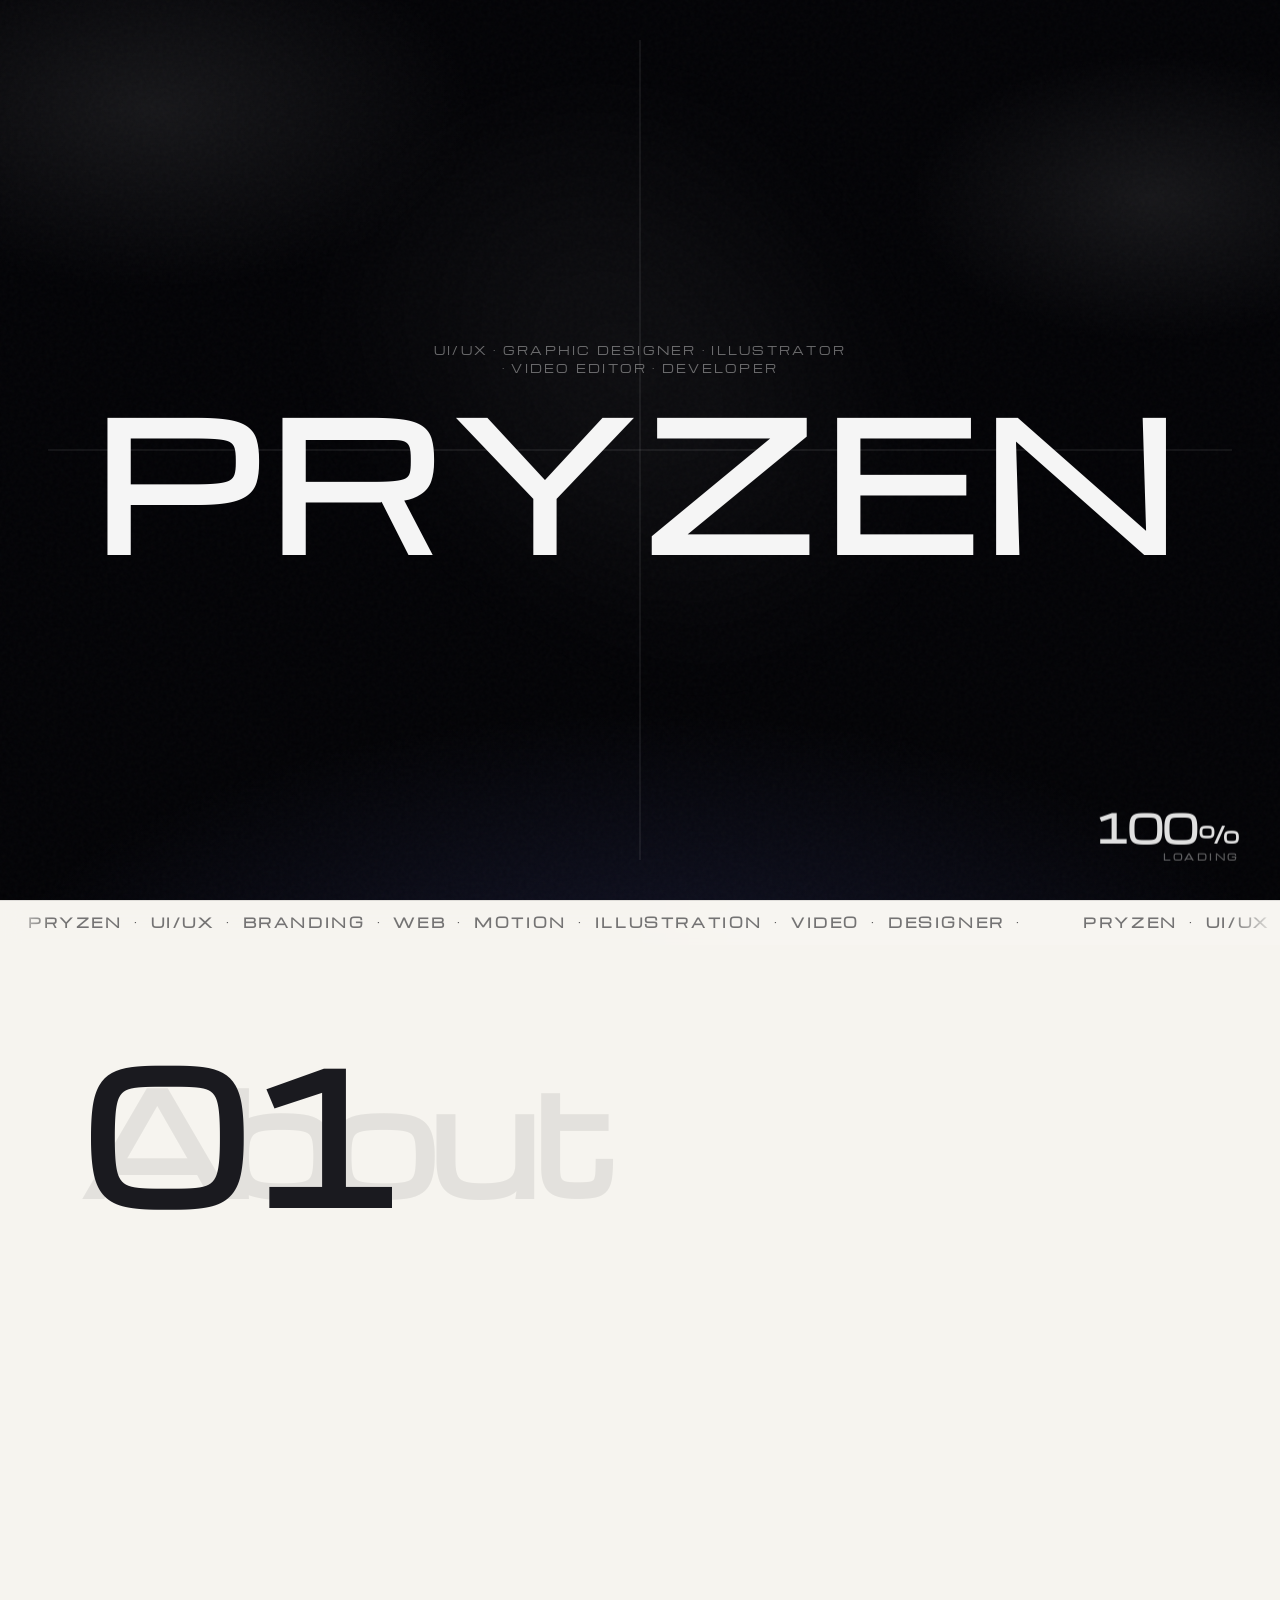
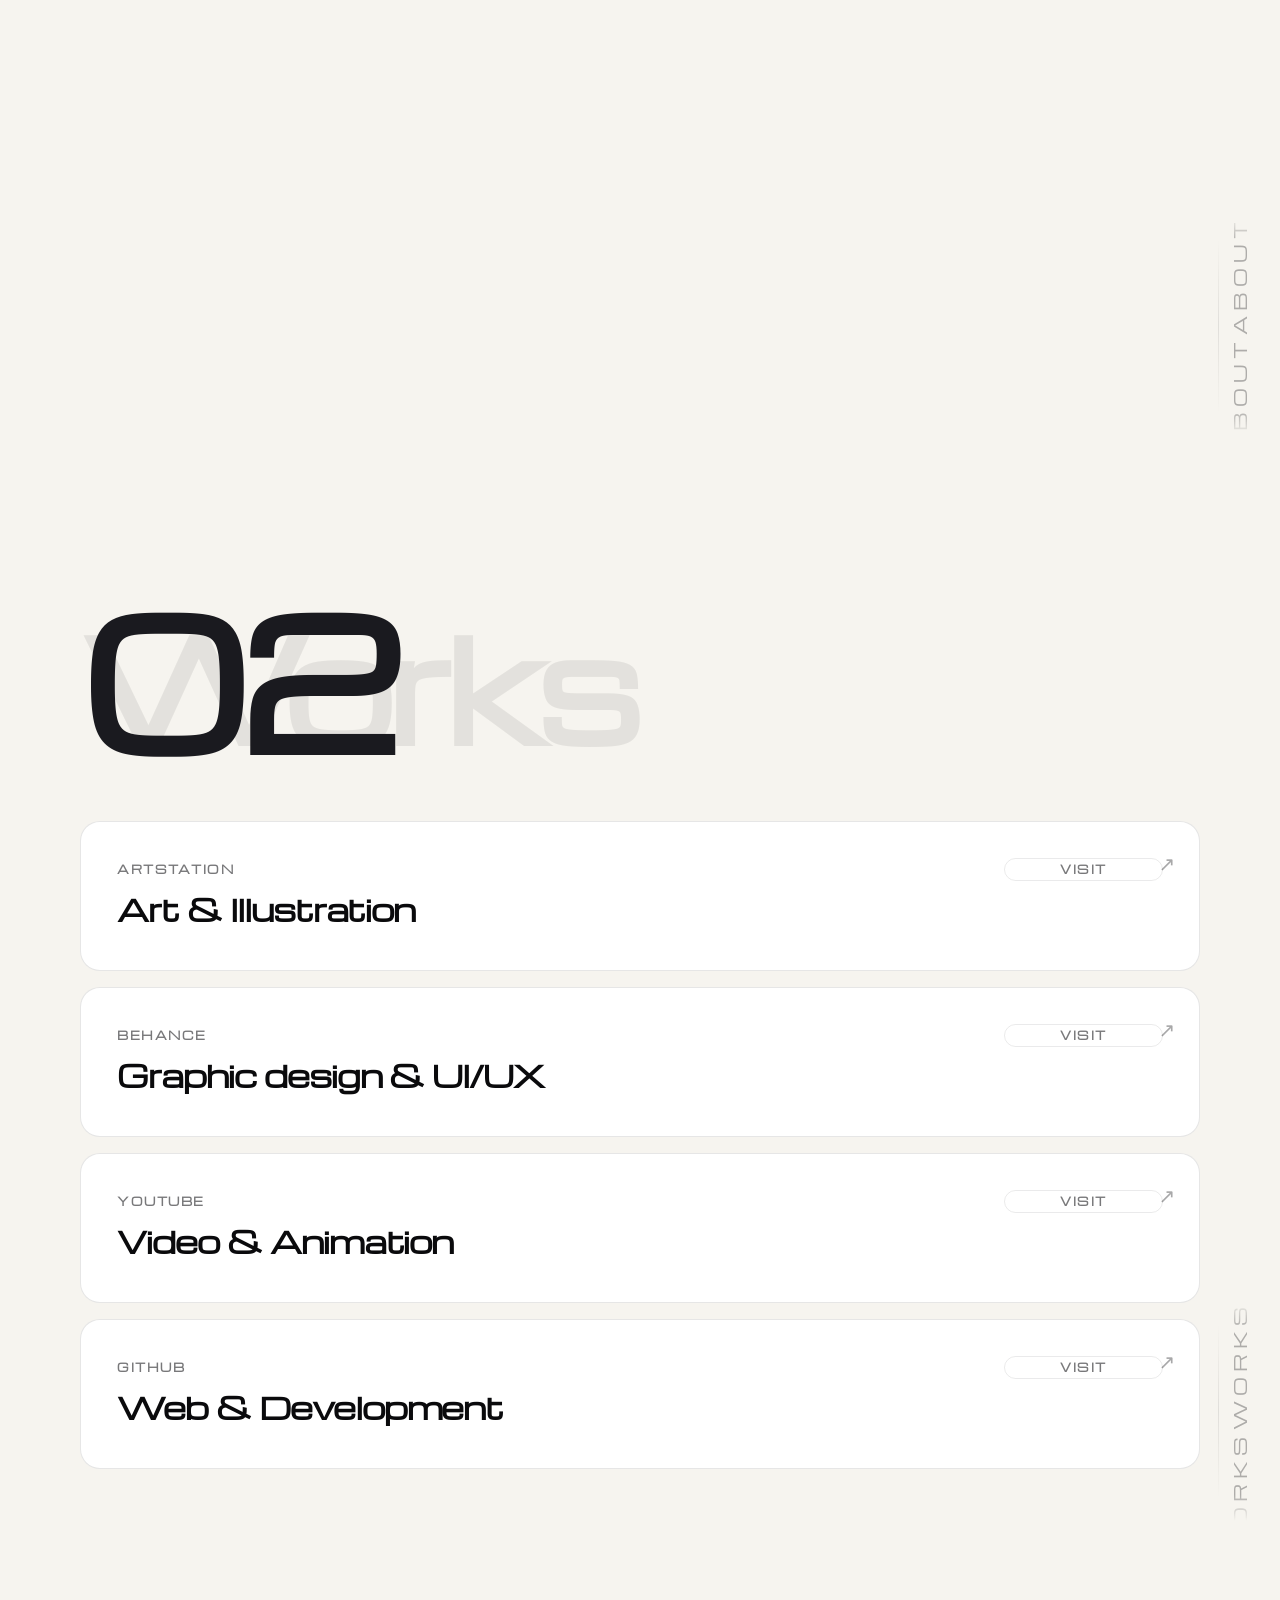
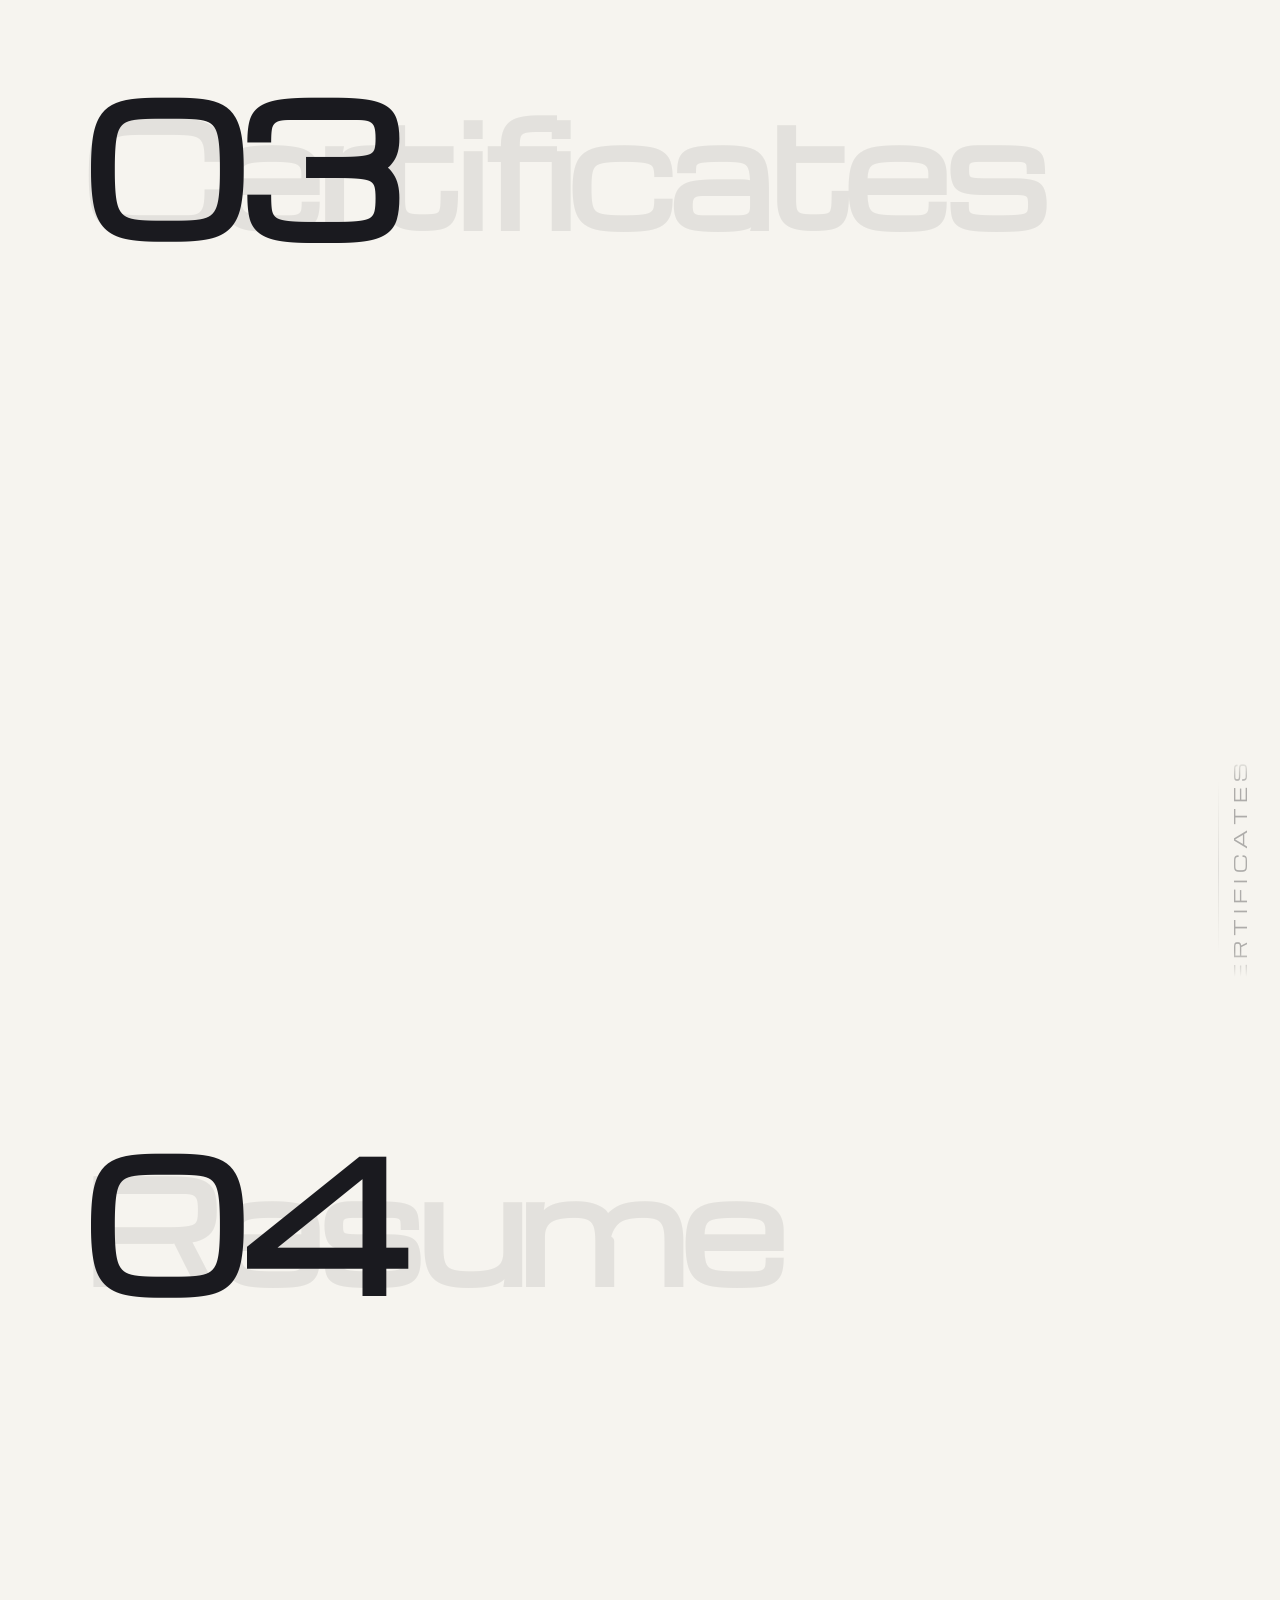
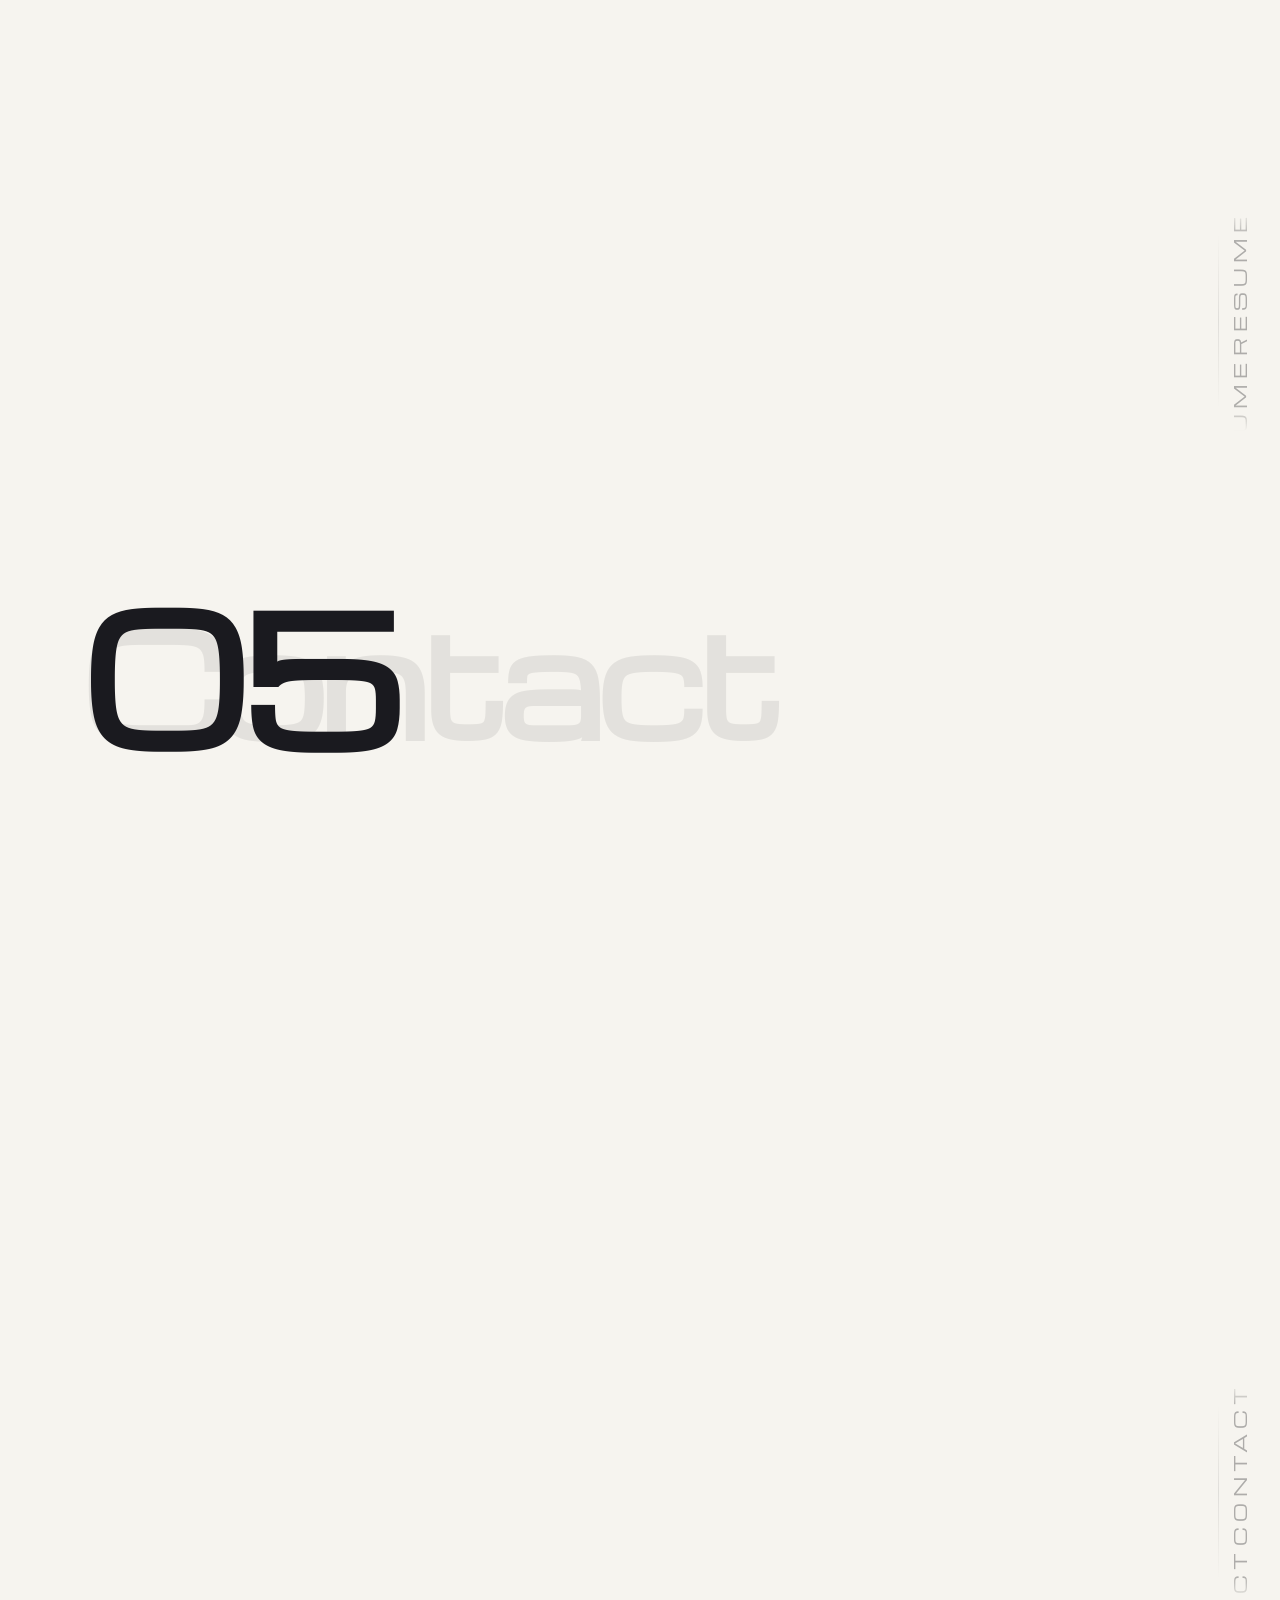
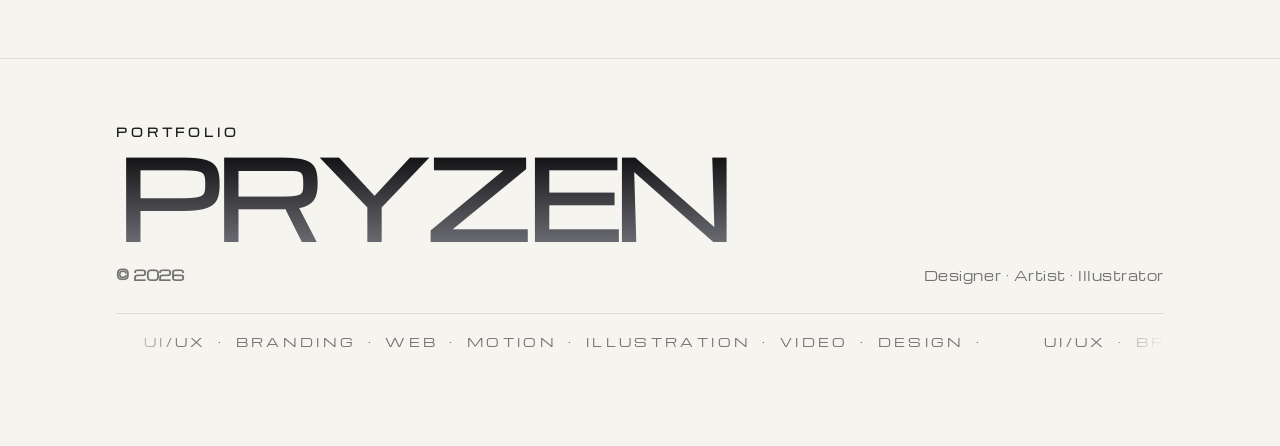
==== commit ec9da786: "Add browser image protection and update resume. Discourage casual saving of portfolio, hero, and cer" ====
--- a/portfolio.html
+++ b/portfolio.html
@@ -11,6 +11,7 @@
   <link rel="preconnect" href="https://fonts.gstatic.com" crossorigin />
   <link href="https://fonts.googleapis.com/css2?family=Michroma&display=swap" rel="stylesheet" />
   <link rel="stylesheet" href="css/portfolio.css" />
+  <link rel="stylesheet" href="css/image-protection.css" />
 </head>
 <body>
   <div class="pointer" id="pointer" aria-hidden="true">
@@ -849,6 +850,7 @@
   <script src="https://cdnjs.cloudflare.com/ajax/libs/gsap/3.12.5/gsap.min.js"></script>
   <script src="https://cdnjs.cloudflare.com/ajax/libs/gsap/3.12.5/ScrollTrigger.min.js"></script>
   <script src="js/portfolio.js"></script>
+  <script src="js/image-protection.js"></script>
   <script src="js/certificates.js"></script>
 </body>
 </html>
--- a/css/image-protection.css
+++ b/css/image-protection.css
@@ -0,0 +1,81 @@
+/* Image protection — discourages casual save / drag / long-press download */
+
+.image-protected {
+  position: relative;
+  -webkit-user-select: none;
+  user-select: none;
+  -webkit-touch-callout: none;
+}
+
+.image-protected::before {
+  content: "";
+  position: absolute;
+  inset: 0;
+  z-index: 2;
+  background: transparent;
+  cursor: inherit;
+}
+
+.image-protected img,
+.image-protected canvas {
+  -webkit-user-drag: none;
+  user-drag: none;
+  -webkit-user-select: none;
+  user-select: none;
+  pointer-events: none;
+  -webkit-touch-callout: none;
+}
+
+.image-protected canvas {
+  width: 100%;
+  height: 100%;
+  display: block;
+}
+
+.image-protected canvas.hero__portrait-img {
+  position: absolute;
+  inset: 0;
+  object-fit: contain;
+  object-position: center bottom;
+}
+
+.image-protected canvas.cert-modal__image {
+  width: 100%;
+  max-height: min(68vh, 640px);
+}
+
+/* Hero animation uses CSS background images */
+#hero__animation__img.image-protected {
+  -webkit-user-drag: none;
+  user-drag: none;
+}
+
+/* Preserve hover zoom after canvas swap */
+.project:hover .project__img,
+.project:hover .project__media canvas.project__img {
+  transform: scale(1.04);
+}
+
+.cert-card:hover .cert-card__visual img,
+.cert-card:focus-visible .cert-card__visual img,
+.cert-card:hover .cert-card__visual canvas,
+.cert-card:focus-visible .cert-card__visual canvas {
+  transform: scale(1.04);
+  filter: brightness(1.05);
+}
+
+.image-protected canvas.hero__portrait-img {
+  transition: opacity 0.55s cubic-bezier(0.22, 1, 0.36, 1);
+}
+
+@media (hover: hover) {
+  .hero__portrait:hover canvas.hero__portrait-img--default,
+  .hero__portrait:focus-visible canvas.hero__portrait-img--default {
+    opacity: 0;
+  }
+
+  .hero__portrait:hover canvas.hero__portrait-img--hover,
+  .hero__portrait:focus-visible canvas.hero__portrait-img--hover {
+    opacity: 1;
+  }
+}
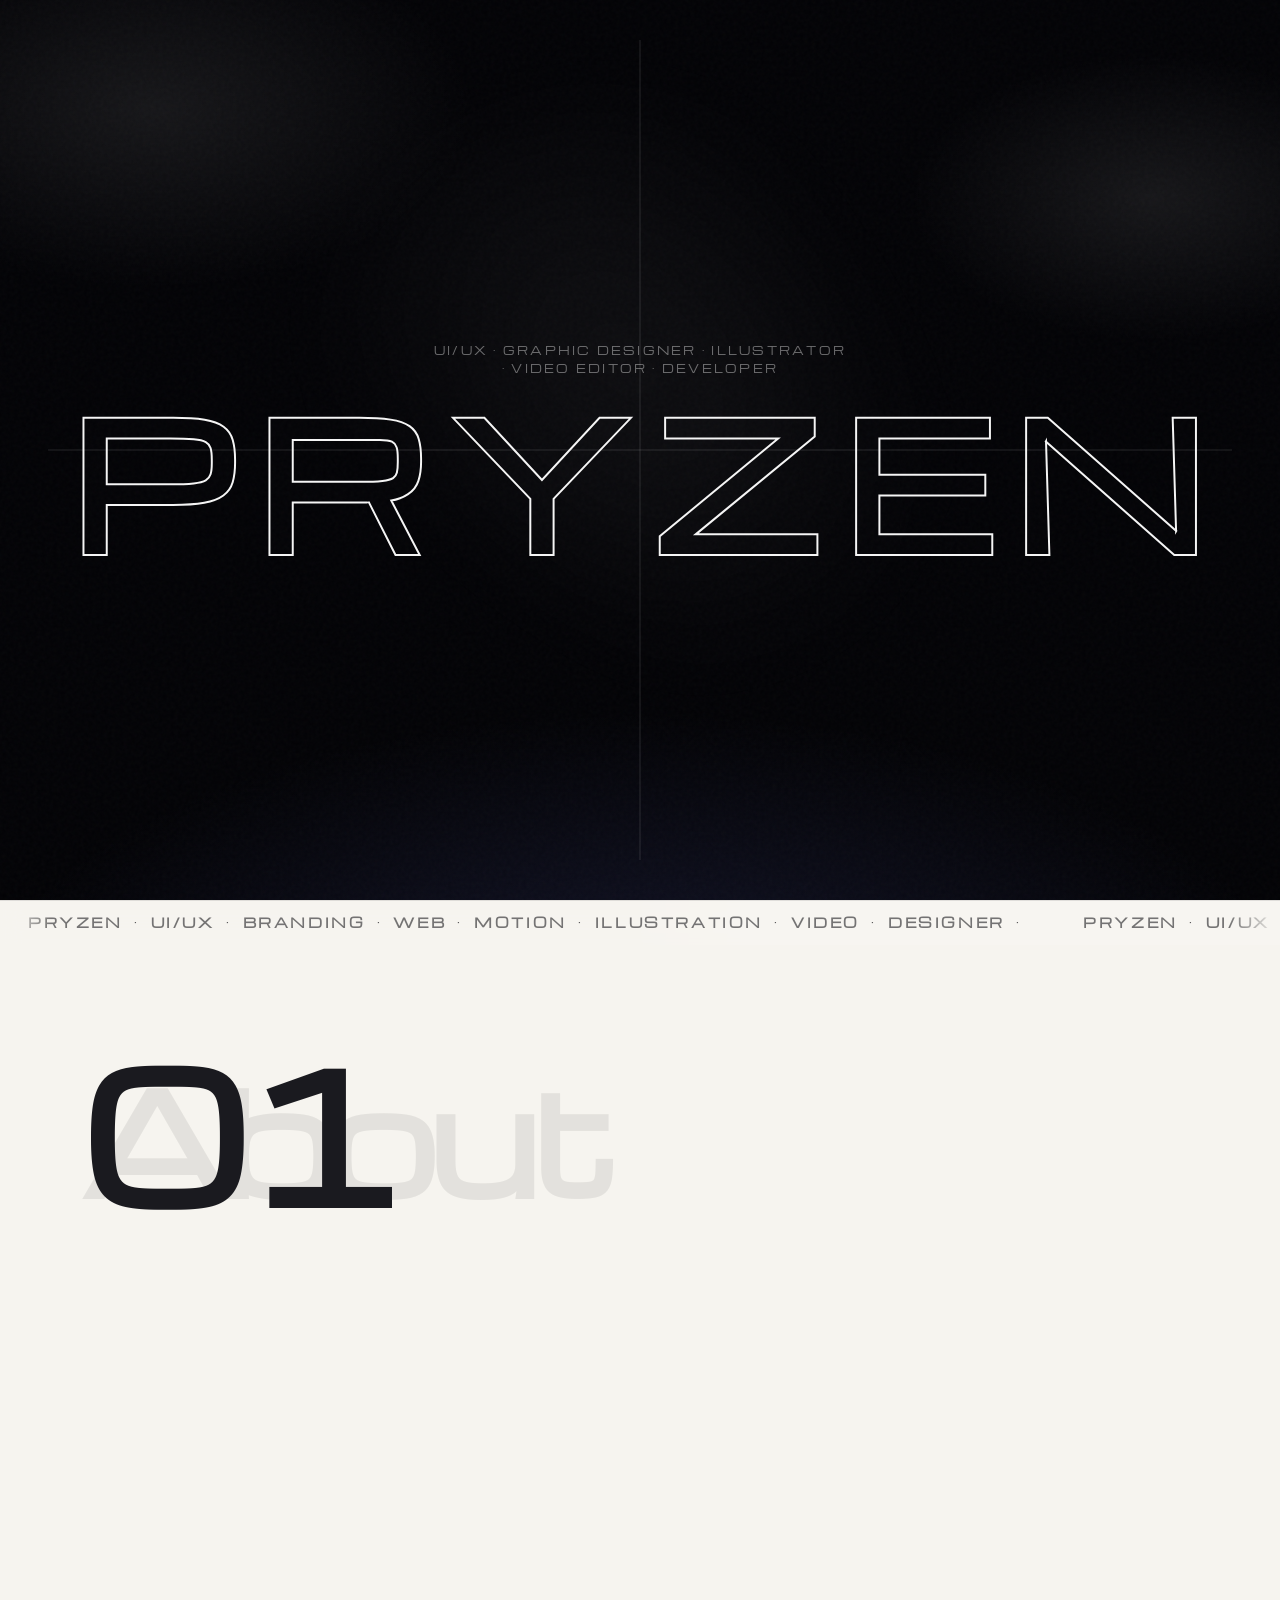
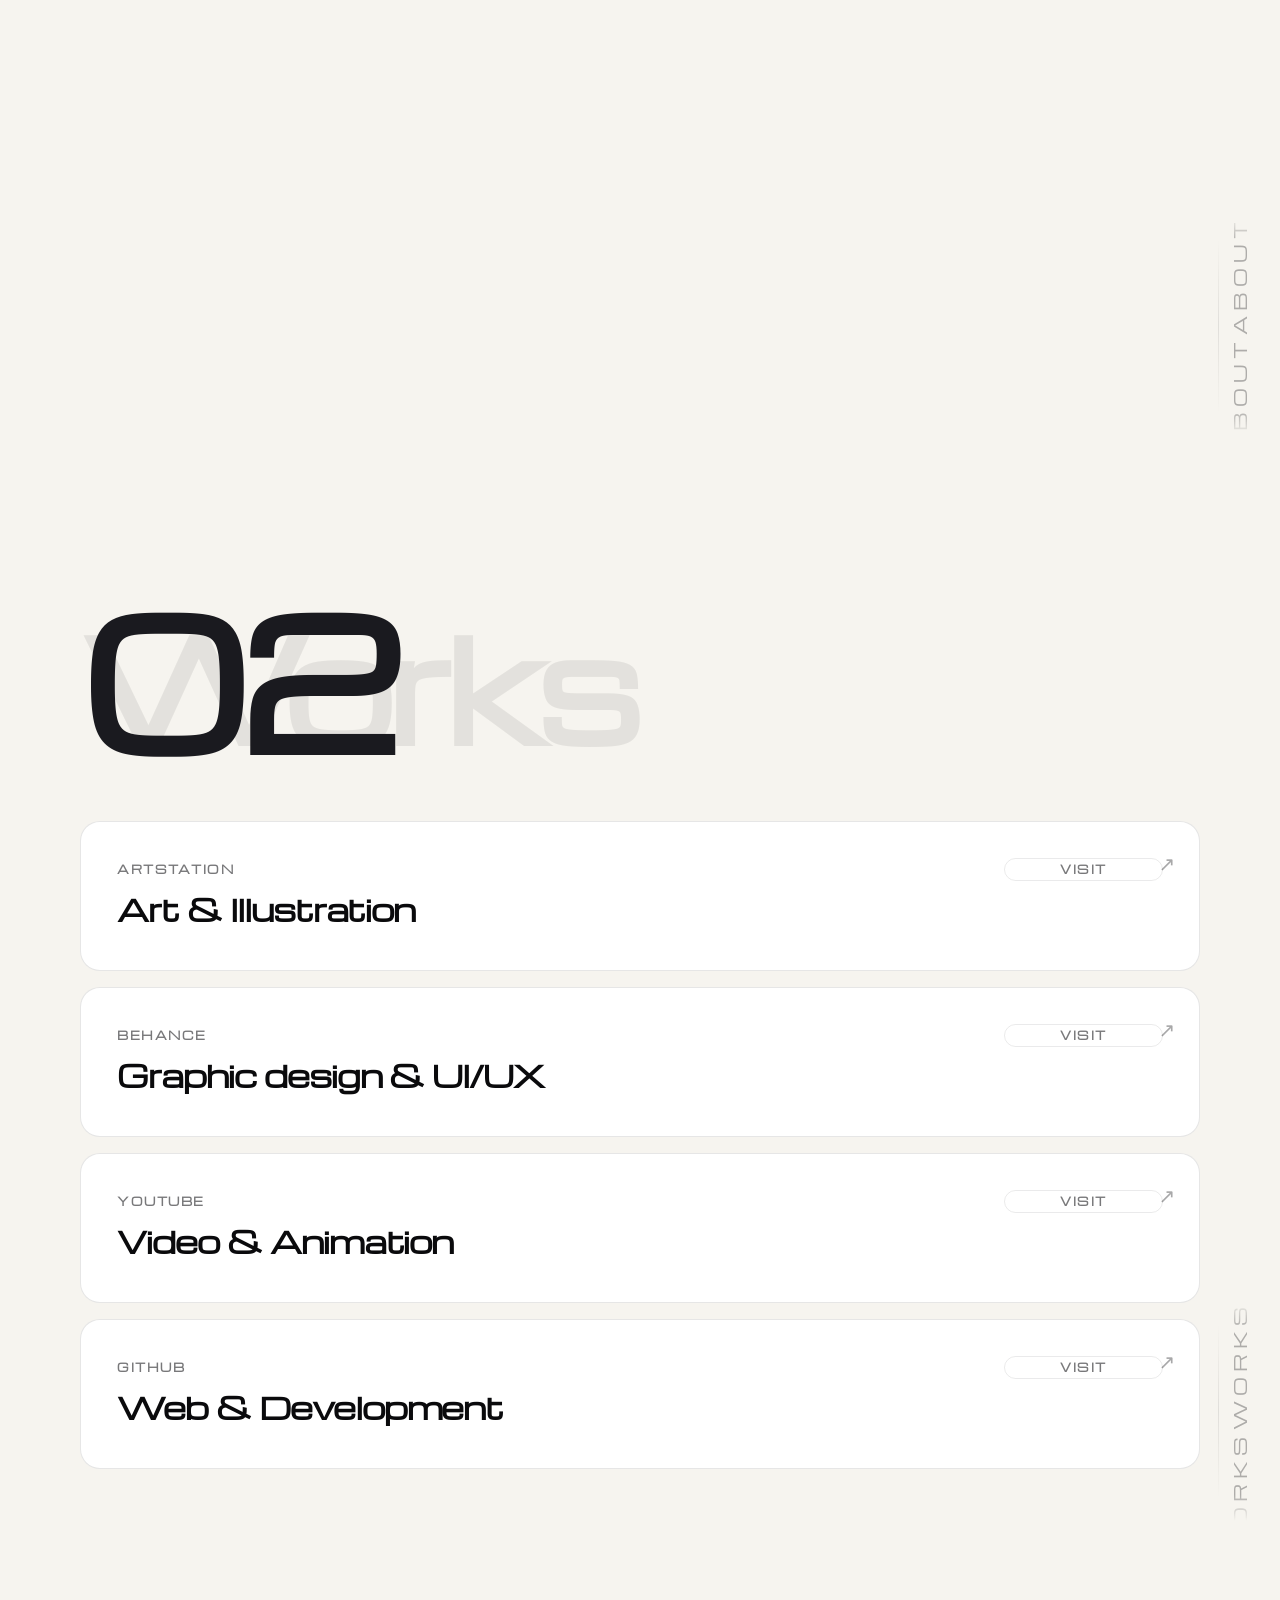
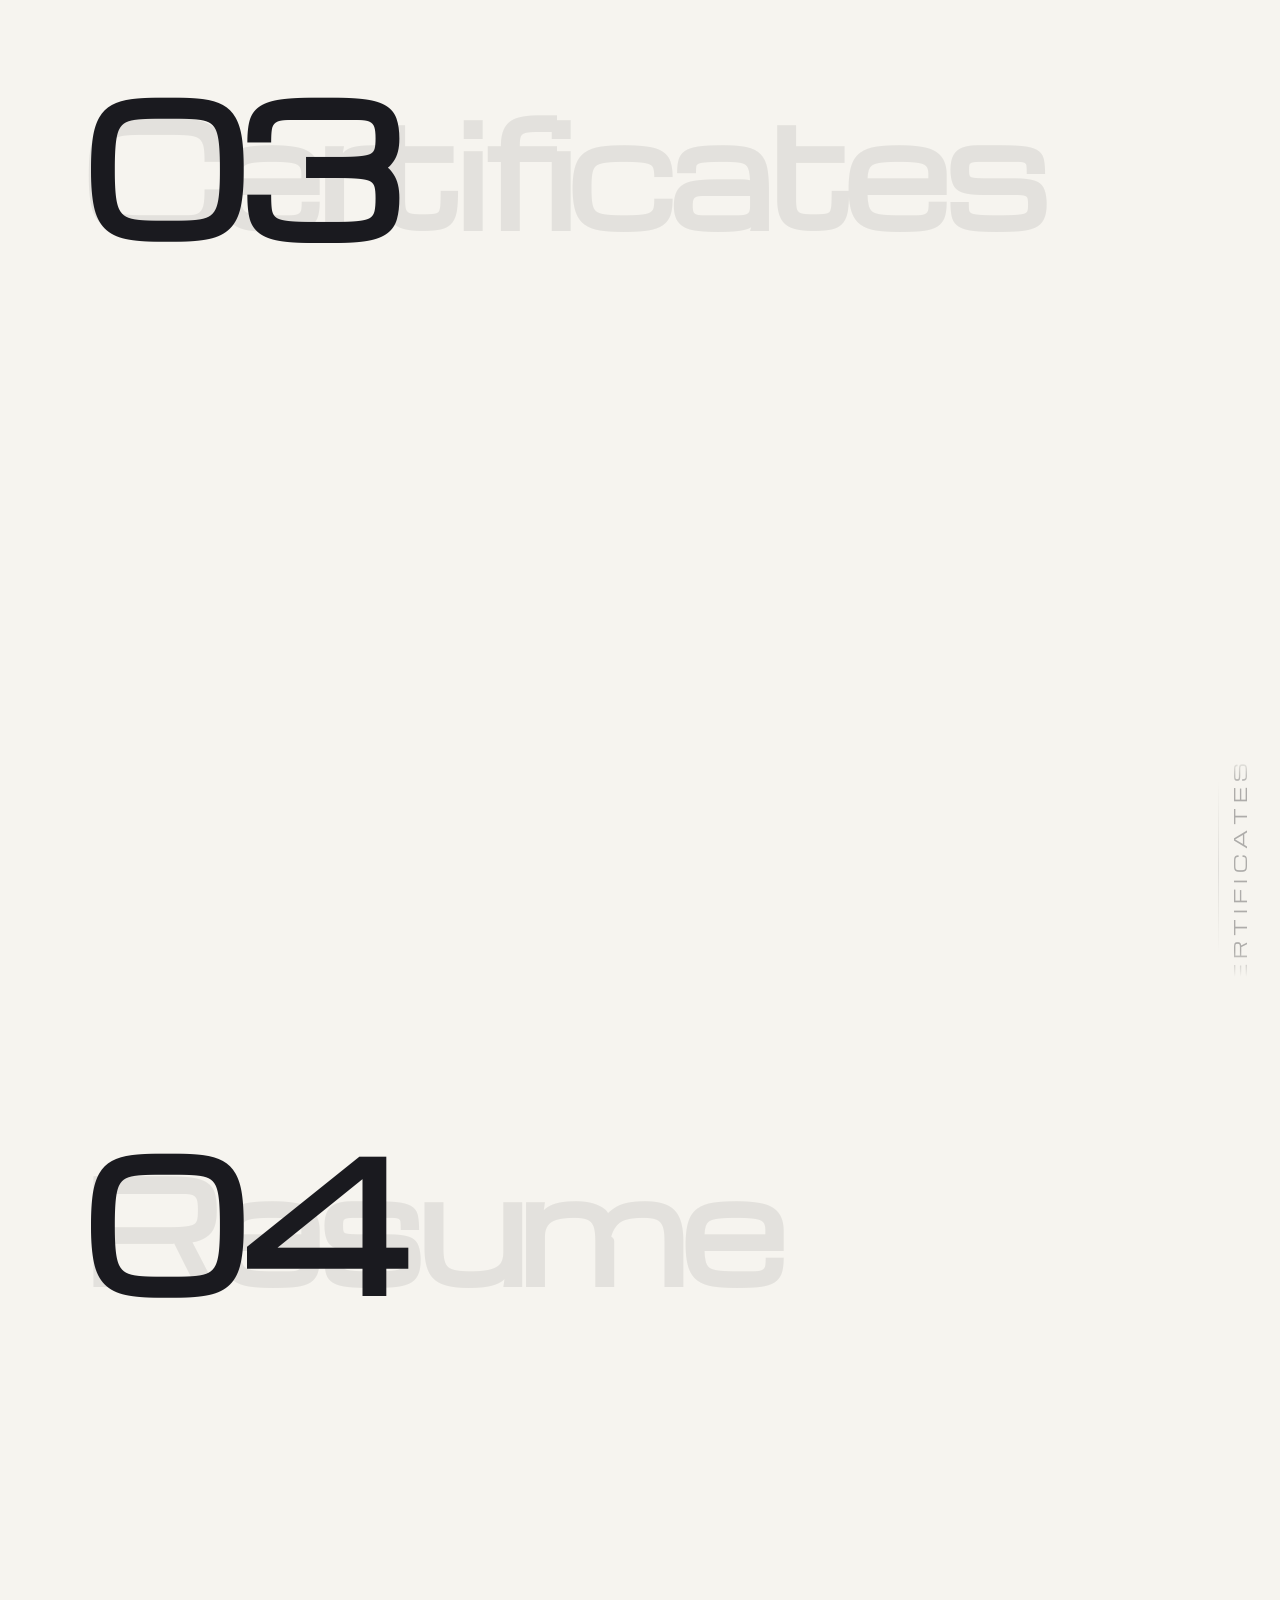
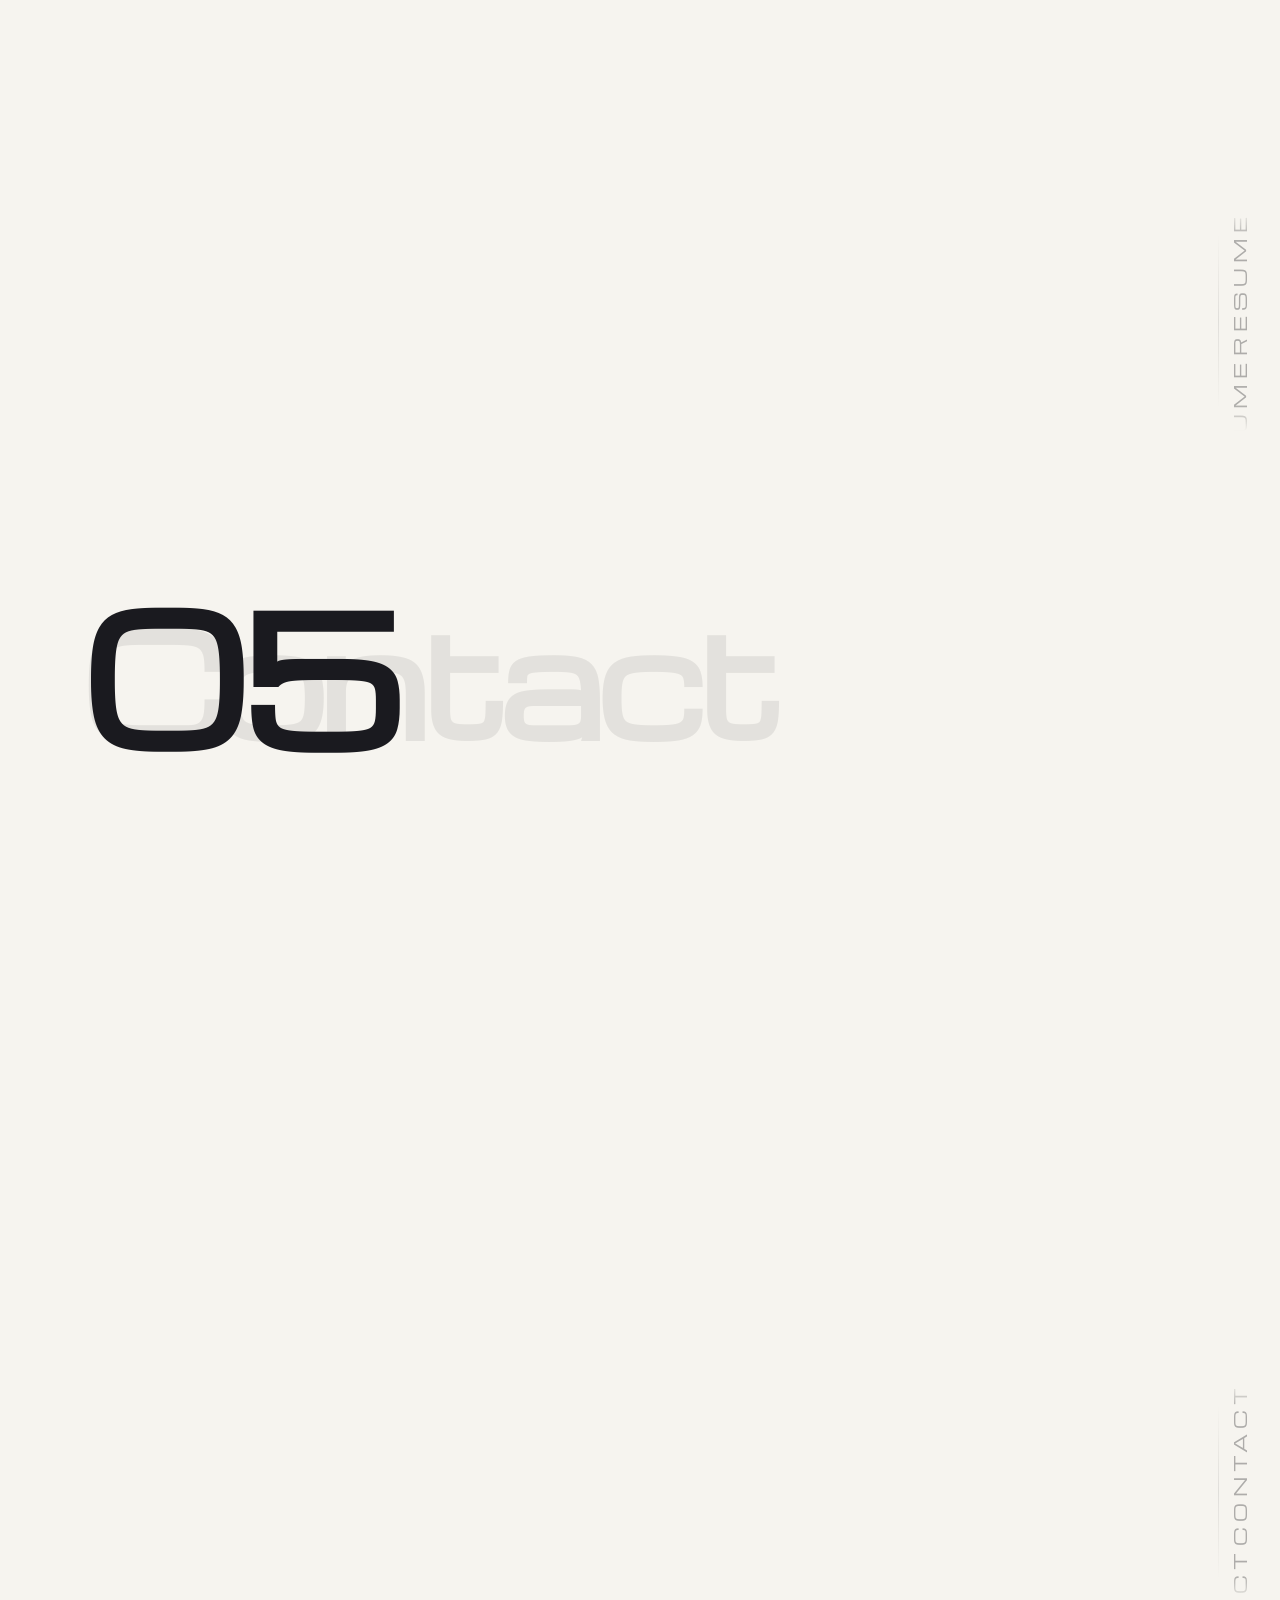
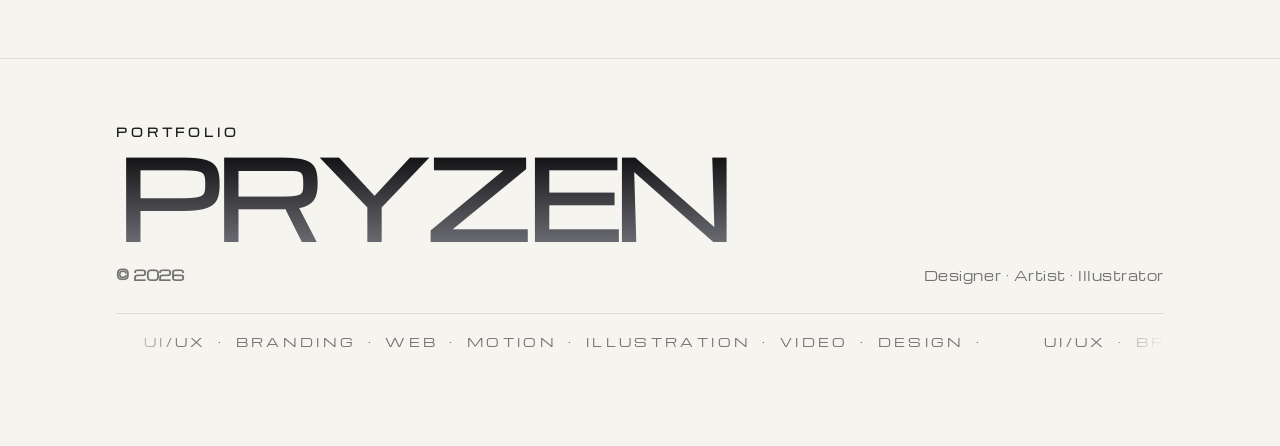
==== commit 8cc9cde0: "Add modern back navigation, hero layout tweaks, and refresh-to-home behavior. Improve the portfolio " ====
--- a/portfolio.html
+++ b/portfolio.html
@@ -12,6 +12,11 @@
   <link href="https://fonts.googleapis.com/css2?family=Michroma&display=swap" rel="stylesheet" />
   <link rel="stylesheet" href="css/portfolio.css" />
   <link rel="stylesheet" href="css/image-protection.css" />
+  <script>
+    if ("scrollRestoration" in history) history.scrollRestoration = "manual";
+    if (location.hash) history.replaceState(null, "", location.pathname + location.search);
+    window.scrollTo(0, 0);
+  </script>
 </head>
 <body>
   <div class="pointer" id="pointer" aria-hidden="true">
@@ -176,6 +181,15 @@
     <section class="section hero" id="hero">
       <div class="hero__media-bg" aria-hidden="true"></div>
       <figure class="hero__visual reveal">
+        <a href="index.html" class="hero__back-link hero__back-link--media" aria-label="Back to home">
+          <span class="hero__back-arrow" aria-hidden="true">
+            <svg class="hero__back-arrow__svg" viewBox="0 0 40 10" fill="none" xmlns="http://www.w3.org/2000/svg" focusable="false">
+              <path class="hero__back-arrow__shaft" d="M11 5H38" stroke="currentColor" stroke-width="1.5" stroke-linecap="round" />
+              <path class="hero__back-arrow__head" d="M11 5L6 1.75M11 5L6 8.25" stroke="currentColor" stroke-width="1.5" stroke-linecap="round" stroke-linejoin="round" />
+            </svg>
+          </span>
+          <span class="hero__back-word">back</span>
+        </a>
         <div class="hero__portrait" tabindex="0" role="img" aria-label="Pryzen — hover to view alternate portrait">
           <img
             src="assets/hero/hero-image-1.png"
@@ -200,10 +214,14 @@
       <div class="container hero__grid">
         <div class="hero__content">
           <div class="hero__intro reveal">
-            <a href="index.html" class="hero__back-link" aria-label="Back to home">
-              <svg class="hero__back-icon" width="18" height="18" viewBox="0 0 24 24" fill="none" stroke="currentColor" stroke-width="1.75" stroke-linecap="round" stroke-linejoin="round" aria-hidden="true">
-                <path d="M15 18l-6-6 6-6" />
-              </svg>
+            <a href="index.html" class="hero__back-link hero__back-link--text" aria-label="Back to home">
+              <span class="hero__back-arrow" aria-hidden="true">
+                <svg class="hero__back-arrow__svg" viewBox="0 0 40 10" fill="none" xmlns="http://www.w3.org/2000/svg" focusable="false">
+                  <path class="hero__back-arrow__shaft" d="M11 5H38" stroke="currentColor" stroke-width="1.5" stroke-linecap="round" />
+                  <path class="hero__back-arrow__head" d="M11 5L6 1.75M11 5L6 8.25" stroke="currentColor" stroke-width="1.5" stroke-linecap="round" stroke-linejoin="round" />
+                </svg>
+              </span>
+              <span class="hero__back-word">back</span>
             </a>
             <p class="hero__kicker">UIUX · Developer · Illustrator</p>
           </div>
--- a/css/portfolio.css
+++ b/css/portfolio.css
@@ -1888,6 +1888,15 @@
   pointer-events: none;
 }
 
+.hero__back-link--text {
+  display: none;
+}
+
+.hero__back-link--media {
+  z-index: 5;
+  pointer-events: auto;
+}
+
 .hero__portrait {
   position: relative;
   width: min(100%, 720px);
@@ -1949,36 +1958,77 @@
     margin-left: clamp(2rem, 6vw, 5rem);
     margin-right: auto;
   }
+
+  .hero__media-bg {
+    display: block;
+    top: 0;
+    right: 0;
+    left: auto;
+    bottom: auto;
+    width: 50%;
+    height: 100%;
+  }
+
+  .hero__visual {
+    position: absolute;
+    top: clamp(5rem, 12vh, 8rem);
+    right: 0;
+    bottom: clamp(5rem, 14vh, 9rem);
+    left: auto;
+    width: 50%;
+    max-width: none;
+    height: auto;
+    margin: 0;
+    padding: 0 clamp(0.5rem, 2vw, 2rem);
+    display: flex;
+    align-items: flex-end;
+    justify-content: center;
+    pointer-events: none;
+    z-index: 1;
+  }
+
+  .hero__portrait {
+    width: min(100%, 720px);
+    height: 100%;
+    max-width: none;
+    max-height: min(88vh, 820px);
+    aspect-ratio: auto;
+  }
+
+  .hero__portrait-img {
+    object-fit: contain;
+    object-position: center bottom;
+  }
+
+  .hero__back-link--text {
+    display: inline-flex;
+    position: static;
+    align-items: center;
+    align-self: flex-start;
+    margin-bottom: 1.35rem;
+    padding: 0.55rem 1.1rem 0.55rem 0.85rem;
+    gap: 0.55rem;
+  }
+
+  .hero__back-link--text .hero__back-arrow__svg {
+    width: 2.5rem;
+    height: 0.625rem;
+  }
+
+  .hero__back-link--text .hero__back-word {
+    font-size: 0.75rem;
+    letter-spacing: 0.14em;
+  }
+
+  .hero__back-link--media {
+    display: none !important;
+    pointer-events: none;
+  }
 }
 
 @media (max-width: 960px) {
   .hero__media-bg {
-    top: clamp(5rem, 12vh, 8rem);
-    right: 0;
-    left: 0;
-    bottom: auto;
-    width: 100%;
-    height: min(52vh, 28rem);
-  }
-
-  .hero__media-bg::before {
-    background: linear-gradient(
-      180deg,
-      var(--bg) 0%,
-      color-mix(in oklab, var(--bg) 45%, transparent) 22%,
-      color-mix(in oklab, var(--bg-elevated) 90%, transparent) 55%,
-      var(--bg-elevated) 100%
-    );
-  }
-
-  html[data-theme="light"] .hero__media-bg::before {
-    background: linear-gradient(
-      180deg,
-      var(--bg) 0%,
-      color-mix(in oklab, var(--bg) 40%, transparent) 20%,
-      color-mix(in oklab, #ffffff 92%, transparent) 52%,
-      #ffffff 100%
-    );
+    display: none;
   }
 
   .hero__visual {
@@ -1986,26 +2036,62 @@
     top: auto;
     right: auto;
     bottom: auto;
+    left: auto;
     width: 100%;
-    max-width: min(440px, 92vw);
+    max-width: min(540px, 96vw);
     height: auto;
-    margin: 0 auto 1.5rem;
+    margin: 0 auto 1.25rem;
     padding: 0;
     pointer-events: auto;
+    display: flex;
+    flex-direction: column;
+    align-items: stretch;
+    justify-content: flex-start;
   }
 
   .hero__portrait {
     width: 100%;
     height: auto;
-    max-height: none;
-    aspect-ratio: 1;
-    max-width: min(440px, 92vw);
+    min-height: min(50vh, 26rem);
+    max-height: min(58vh, 30rem);
+    max-width: min(540px, 96vw);
+    aspect-ratio: auto;
     margin-inline: auto;
+    background: transparent;
   }
 
   .hero__portrait-img {
-    object-fit: cover;
+    object-fit: contain;
     object-position: center top;
+  }
+
+  .hero__back-link--text {
+    display: none !important;
+    pointer-events: none;
+  }
+
+  .hero__back-link--media {
+    display: inline-flex !important;
+    position: relative;
+    top: auto;
+    left: auto;
+    align-self: flex-start;
+    align-items: center;
+    pointer-events: auto;
+    margin: 0 0 1rem max(0.5rem, 3vw, env(safe-area-inset-left, 0px));
+    min-height: clamp(2.35rem, 6.5vw, 2.55rem);
+    padding: clamp(0.5rem, 1.5vw, 0.58rem) clamp(0.85rem, 3vw, 1.05rem) clamp(0.5rem, 1.5vw, 0.58rem) clamp(0.65rem, 2.2vw, 0.8rem);
+    gap: 0.55rem;
+  }
+
+  .hero__back-link--media .hero__back-arrow__svg {
+    width: clamp(2rem, 8vw, 2.35rem);
+    height: clamp(0.5rem, 2vw, 0.6rem);
+  }
+
+  .hero__back-link--media .hero__back-word {
+    font-size: clamp(0.58rem, 2.5vw, 0.6875rem);
+    letter-spacing: clamp(0.1em, 0.35vw, 0.14em);
   }
 
   .hero .container.hero__grid {
@@ -2065,17 +2151,33 @@
 }
 
 @media (max-width: 768px) {
-  .hero__media-bg {
-    height: min(46vh, 24rem);
-  }
-
   .hero__visual {
-    max-width: min(400px, 88vw);
+    width: 100%;
+    max-width: 100%;
+    margin-inline: 0;
+    padding-inline: 0;
   }
 
   .hero__portrait {
-    max-width: min(400px, 88vw);
-  }
+    width: 100%;
+    max-width: 100%;
+    min-height: min(48vh, 26rem);
+    max-height: min(58vh, 32rem);
+    margin-inline: 0;
+  }
+
+  .hero__portrait-img {
+    width: 100%;
+    height: 100%;
+    object-fit: contain;
+    object-position: center top;
+  }
+
+  .hero__visual {
+    align-items: stretch;
+    justify-content: flex-start;
+  }
+
 }
 
 .hero__intro {
@@ -2087,27 +2189,45 @@
   display: inline-flex;
   align-items: center;
   justify-content: center;
-  width: 2.375rem;
-  height: 2.375rem;
-  margin-bottom: 0.75rem;
-  border-radius: 50%;
-  color: var(--text-muted);
+  gap: 0.55rem;
+  width: auto;
+  height: auto;
+  min-height: 2.5rem;
+  margin-bottom: 1.15rem;
+  padding: 0.5rem 1rem 0.5rem 0.75rem;
+  border-radius: 999px;
+  color: var(--text);
   text-decoration: none;
-  border: 1px solid color-mix(in oklab, var(--text) 16%, transparent);
-  background: color-mix(in oklab, var(--text) 5%, transparent);
+  border: 1px solid color-mix(in oklab, var(--border) 82%, transparent);
+  background: color-mix(in oklab, var(--bg-elevated) 72%, transparent);
+  backdrop-filter: blur(16px) saturate(1.25);
+  -webkit-backdrop-filter: blur(16px) saturate(1.25);
+  box-shadow:
+    0 1px 0 color-mix(in oklab, var(--text) 6%, transparent) inset,
+    0 8px 28px -12px rgba(0, 0, 0, 0.38);
   transition:
     color 0.3s ease,
     border-color 0.3s ease,
     background 0.3s ease,
+    box-shadow 0.35s ease,
     transform 0.3s cubic-bezier(0.22, 1, 0.36, 1);
+}
+
+html[data-theme="light"] .hero__back-link {
+  box-shadow:
+    0 1px 0 rgba(255, 255, 255, 0.65) inset,
+    0 6px 24px -10px rgba(20, 20, 28, 0.14);
 }
 
 .hero__back-link:hover,
 .hero__back-link:focus-visible {
   color: var(--text);
-  border-color: color-mix(in oklab, var(--text) 32%, transparent);
-  background: color-mix(in oklab, var(--text) 9%, transparent);
-  transform: translateX(-3px);
+  border-color: color-mix(in oklab, var(--accent) 26%, var(--border));
+  background: color-mix(in oklab, var(--bg-elevated) 86%, var(--accent) 5%);
+  transform: translateX(-3px) translateY(-1px);
+  box-shadow:
+    0 1px 0 color-mix(in oklab, var(--text) 8%, transparent) inset,
+    0 12px 32px -10px color-mix(in oklab, var(--accent) 28%, transparent);
 }
 
 .hero__back-link:focus-visible {
@@ -2115,9 +2235,36 @@
   outline-offset: 3px;
 }
 
-.hero__back-icon {
+.hero__back-arrow {
+  display: inline-flex;
+  align-items: center;
+  flex-shrink: 0;
+  color: var(--text-muted);
+  opacity: 0.92;
+  transition: color 0.3s ease, opacity 0.3s ease, transform 0.3s cubic-bezier(0.22, 1, 0.36, 1);
+}
+
+.hero__back-arrow__svg {
   display: block;
-  margin-left: -1px;
+  width: clamp(2.15rem, 5.5vw, 2.65rem);
+  height: auto;
+  aspect-ratio: 40 / 10;
+}
+
+.hero__back-link:hover .hero__back-arrow,
+.hero__back-link:focus-visible .hero__back-arrow {
+  color: var(--text);
+  opacity: 1;
+}
+
+.hero__back-word {
+  font-family: var(--font-display);
+  font-weight: 700;
+  line-height: 1;
+  white-space: nowrap;
+  color: inherit;
+  text-transform: lowercase;
+  letter-spacing: 0.12em;
 }
 
 .hero__kicker {
@@ -3025,24 +3172,30 @@
 
 .cert-card__visual {
   position: relative;
+  display: flex;
+  align-items: center;
+  justify-content: center;
   aspect-ratio: 10 / 7;
   overflow: hidden;
+  padding: 0.65rem;
+  box-sizing: border-box;
   background: color-mix(in oklab, var(--surface) 80%, var(--bg));
   border-bottom: 1px solid var(--border);
 }
 
 .cert-card__visual img {
-  width: 100%;
-  height: 100%;
-  object-fit: cover;
-  object-position: center top;
   display: block;
-  transition: transform 0.65s cubic-bezier(0.22, 1, 0.36, 1), filter 0.45s ease;
+  width: auto;
+  height: auto;
+  max-width: 100%;
+  max-height: 100%;
+  object-fit: contain;
+  object-position: center center;
+  transition: filter 0.45s ease;
 }
 
 .cert-card:hover .cert-card__visual img,
 .cert-card:focus-visible .cert-card__visual img {
-  transform: scale(1.04);
   filter: brightness(1.05);
 }
 
@@ -3255,10 +3408,13 @@
 .cert-modal__figure {
   margin: 0;
   min-height: 0;
+  width: 100%;
   display: flex;
   align-items: center;
   justify-content: center;
   max-height: min(68vh, 640px);
+  padding: clamp(0.65rem, 1.5vw, 1rem);
+  box-sizing: border-box;
   overflow: hidden;
   border-radius: calc(var(--radius-card) - 4px);
   background: color-mix(in oklab, var(--surface) 60%, var(--bg));
@@ -3267,9 +3423,13 @@
 
 .cert-modal__image {
   display: block;
-  width: 100%;
-  max-height: min(68vh, 640px);
+  width: auto;
+  height: auto;
+  max-width: 100%;
+  max-height: calc(min(68vh, 640px) - 2rem);
   object-fit: contain;
+  object-position: center center;
+  margin: 0 auto;
 }
 
 .cert-modal__nav {
@@ -3309,28 +3469,31 @@
   }
 
   .cert-modal__stage {
-    grid-template-columns: 1fr;
-    grid-template-rows: auto 1fr auto;
-    gap: 0.65rem;
-  }
-
-  .cert-modal__nav {
+    grid-template-columns: 1fr auto auto 1fr;
+    grid-template-rows: 1fr auto;
+    gap: 0.75rem 0.5rem;
+    align-items: center;
+    padding-inline: clamp(0.65rem, 3vw, 1rem);
+  }
+
+  .cert-modal__figure {
+    grid-column: 1 / -1;
+    grid-row: 1;
+    order: unset;
+  }
+
+  .cert-modal__prev {
+    grid-column: 2;
+    grid-row: 2;
+    order: unset;
     justify-self: center;
   }
 
-  .cert-modal__prev {
-    order: 2;
-    grid-column: 1;
-  }
-
-  .cert-modal__figure {
-    order: 1;
-    grid-column: 1;
-  }
-
   .cert-modal__next {
-    order: 3;
-    grid-column: 1;
+    grid-column: 3;
+    grid-row: 2;
+    order: unset;
+    justify-self: center;
   }
 
   .cert-modal__header {
@@ -4225,10 +4388,20 @@
     letter-spacing: 0.24em;
   }
 
-  .hero__back-link {
-    width: 2.125rem;
-    height: 2.125rem;
-    margin-bottom: 0.65rem;
+  .hero__back-link--media {
+    margin-bottom: 0.85rem;
+    min-height: 2.2rem;
+    padding: 0.45rem 0.8rem 0.45rem 0.6rem;
+  }
+
+  .hero__back-link--media .hero__back-arrow__svg {
+    width: 1.85rem;
+    height: 0.46rem;
+  }
+
+  .hero__back-link--media .hero__back-word {
+    font-size: 0.56rem;
+    letter-spacing: 0.09em;
   }
 
   .hero__lead {
@@ -4257,6 +4430,28 @@
     bottom: calc(3.25rem + env(safe-area-inset-bottom, 0px));
   }
 
+  .hero__visual {
+    max-width: 100%;
+    width: 100%;
+    margin-inline: 0;
+    padding-inline: 0;
+  }
+
+  .hero__portrait {
+    width: 100%;
+    max-width: 100%;
+    min-height: min(56vh, 30rem);
+    max-height: min(65vh, 36rem);
+    margin-inline: 0;
+  }
+
+  .hero__portrait-img {
+    width: 100%;
+    height: 100%;
+    object-fit: contain;
+    object-position: center center;
+  }
+
   .about__text {
     font-size: clamp(0.98rem, 3.6vw, 1.12rem);
     margin-bottom: 1.5rem;
--- a/css/image-protection.css
+++ b/css/image-protection.css
@@ -26,10 +26,15 @@
   -webkit-touch-callout: none;
 }
 
-.image-protected canvas {
+.image-protected canvas:not(.cert-modal__image) {
   width: 100%;
   height: 100%;
   display: block;
+}
+
+.image-protected .cert-card__visual img,
+.image-protected .cert-modal__figure img {
+  pointer-events: none;
 }
 
 .image-protected canvas.hero__portrait-img {
@@ -39,9 +44,20 @@
   object-position: center bottom;
 }
 
-.image-protected canvas.cert-modal__image {
-  width: 100%;
-  max-height: min(68vh, 640px);
+@media (max-width: 960px) {
+  .image-protected canvas.hero__portrait-img {
+    object-position: center center;
+    width: 100%;
+    height: 100%;
+  }
+}
+
+@media (max-width: 480px) {
+  .image-protected canvas.hero__portrait-img {
+    width: 100%;
+    height: 100%;
+    max-width: 100%;
+  }
 }
 
 /* Hero animation uses CSS background images */
@@ -57,10 +73,7 @@
 }
 
 .cert-card:hover .cert-card__visual img,
-.cert-card:focus-visible .cert-card__visual img,
-.cert-card:hover .cert-card__visual canvas,
-.cert-card:focus-visible .cert-card__visual canvas {
-  transform: scale(1.04);
+.cert-card:focus-visible .cert-card__visual img {
   filter: brightness(1.05);
 }
 
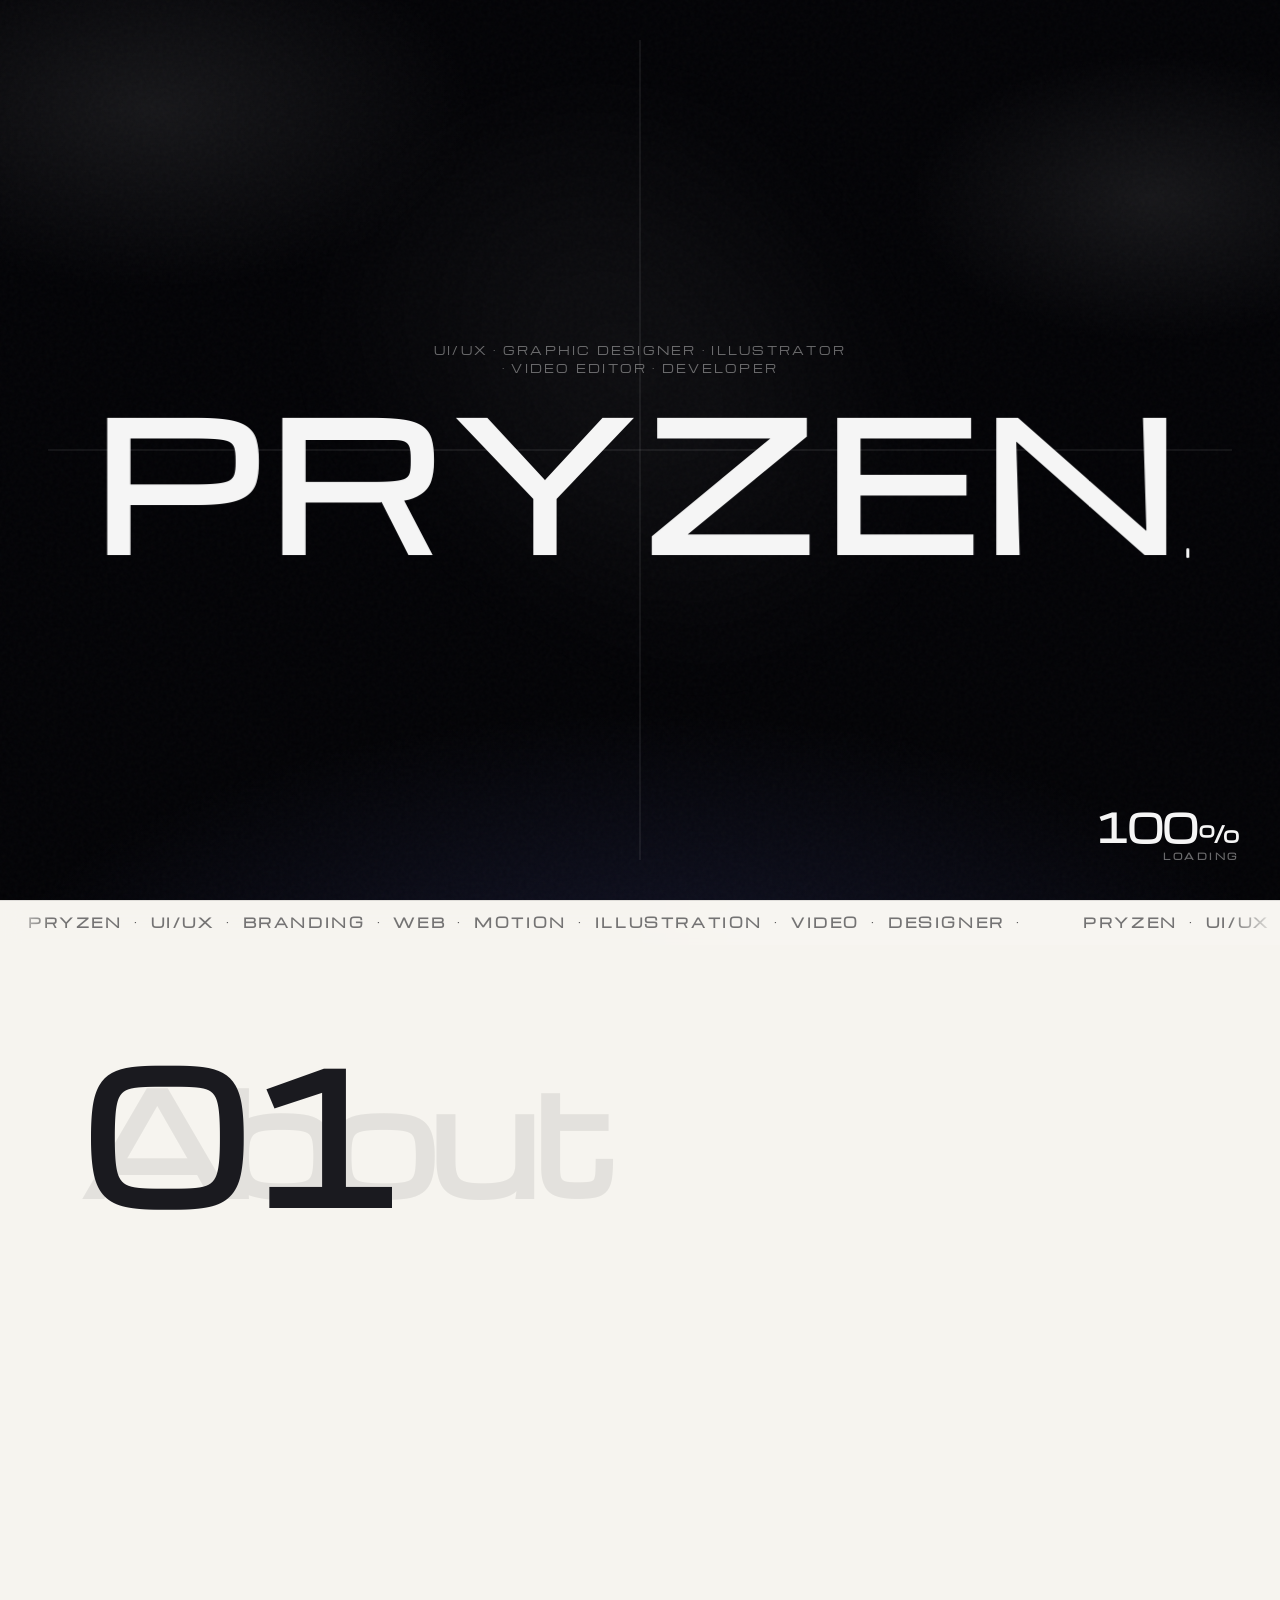
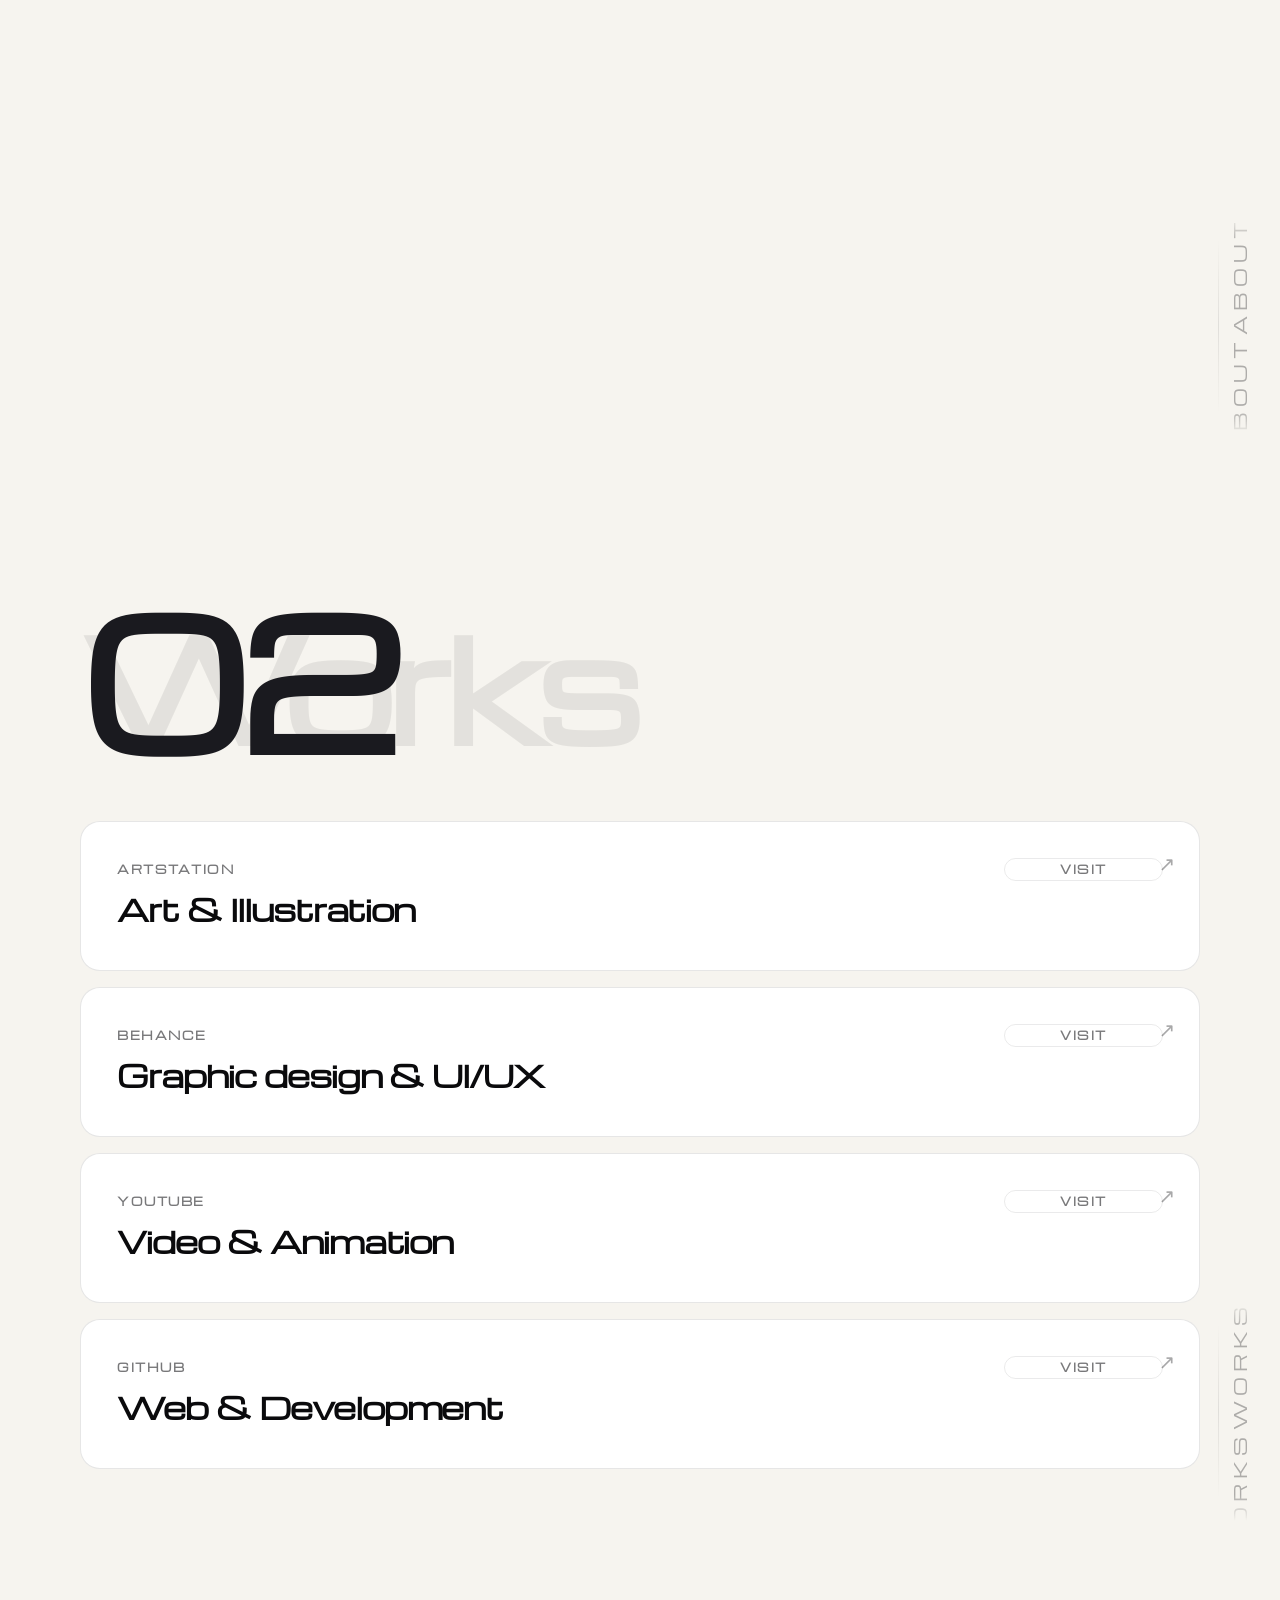
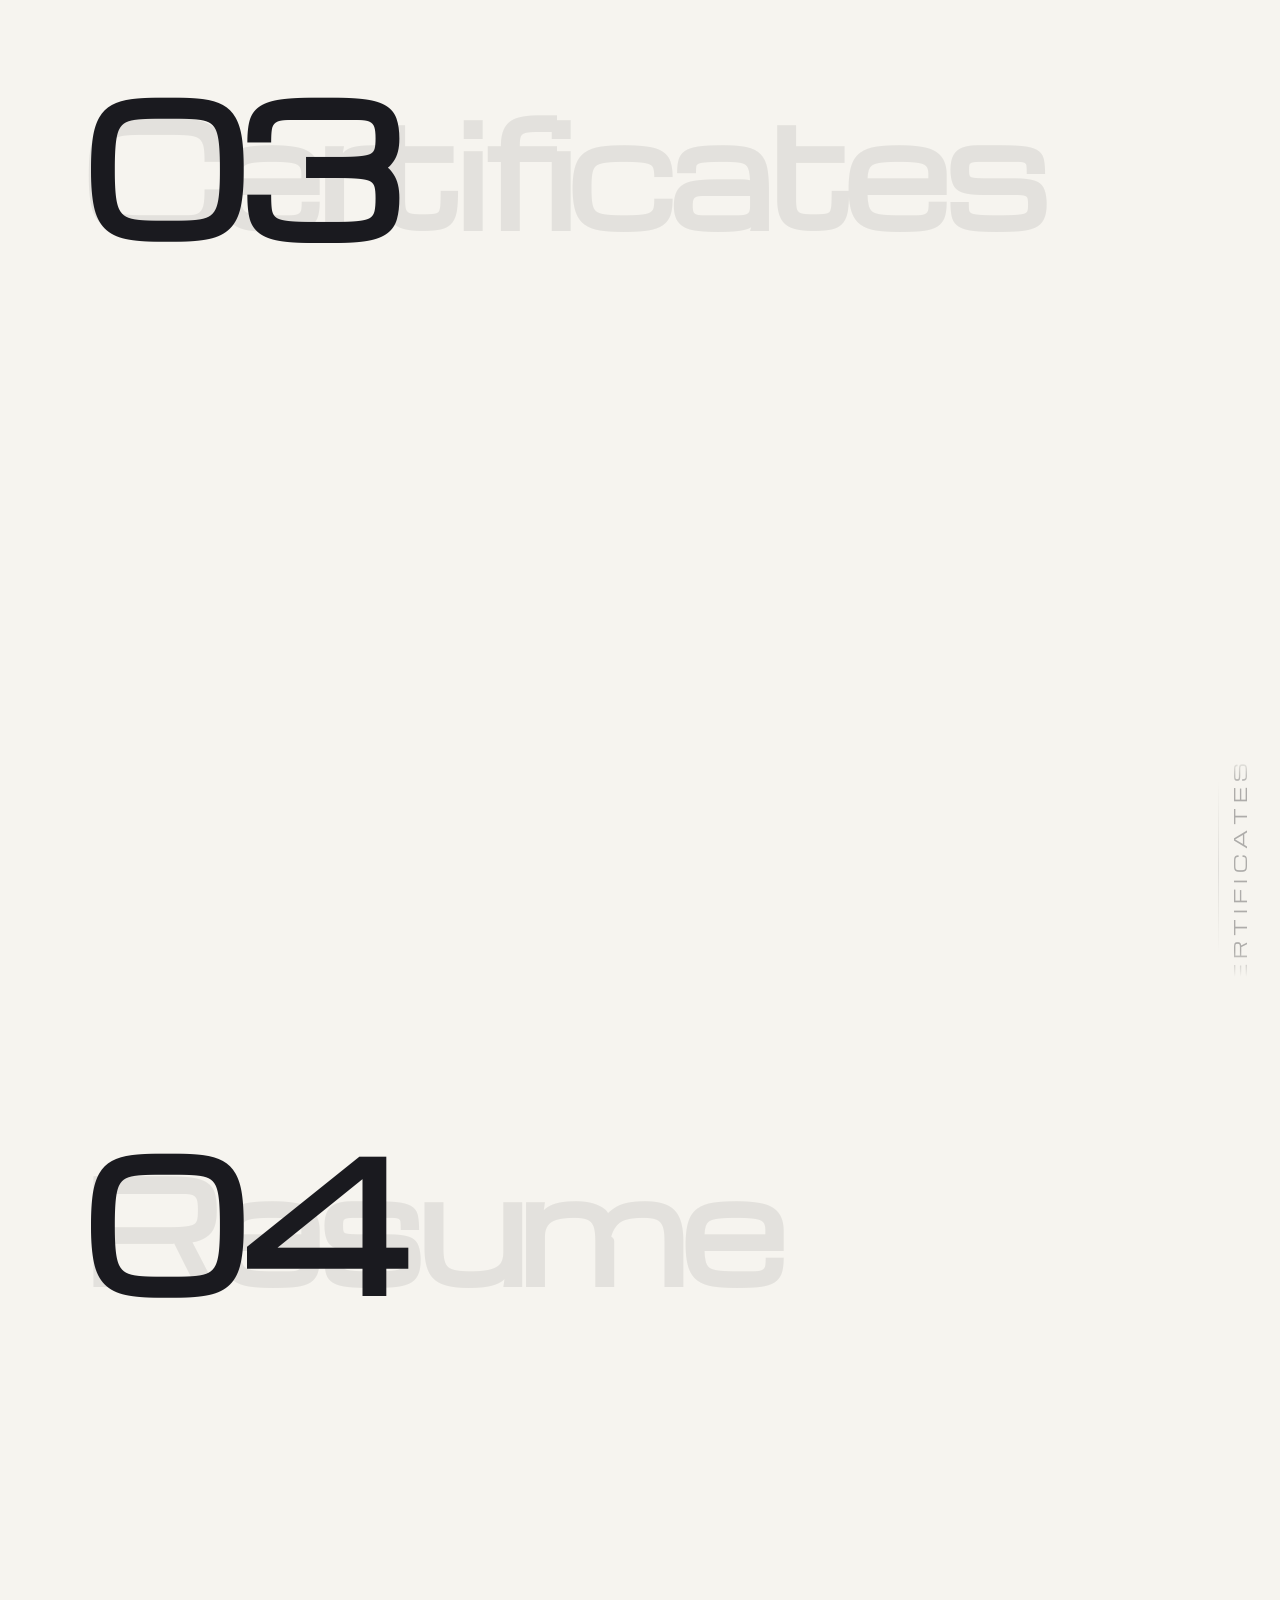
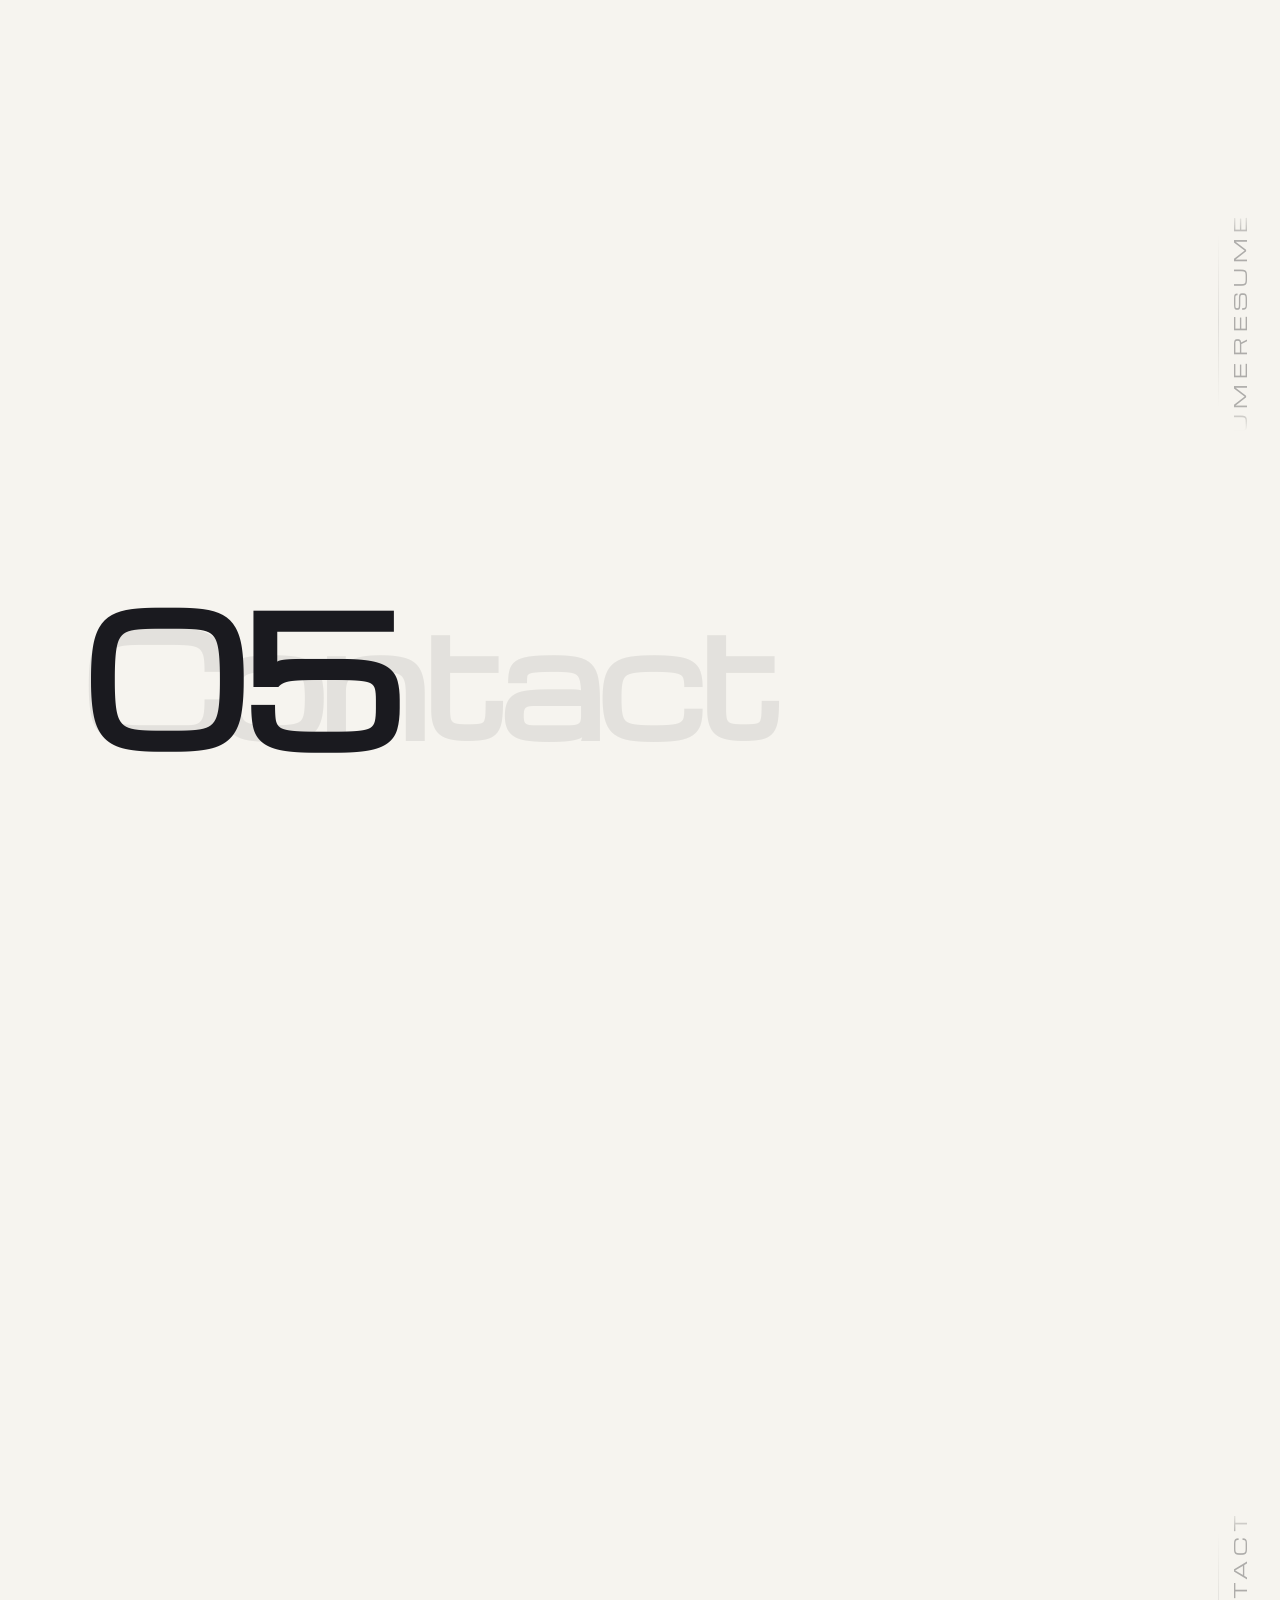
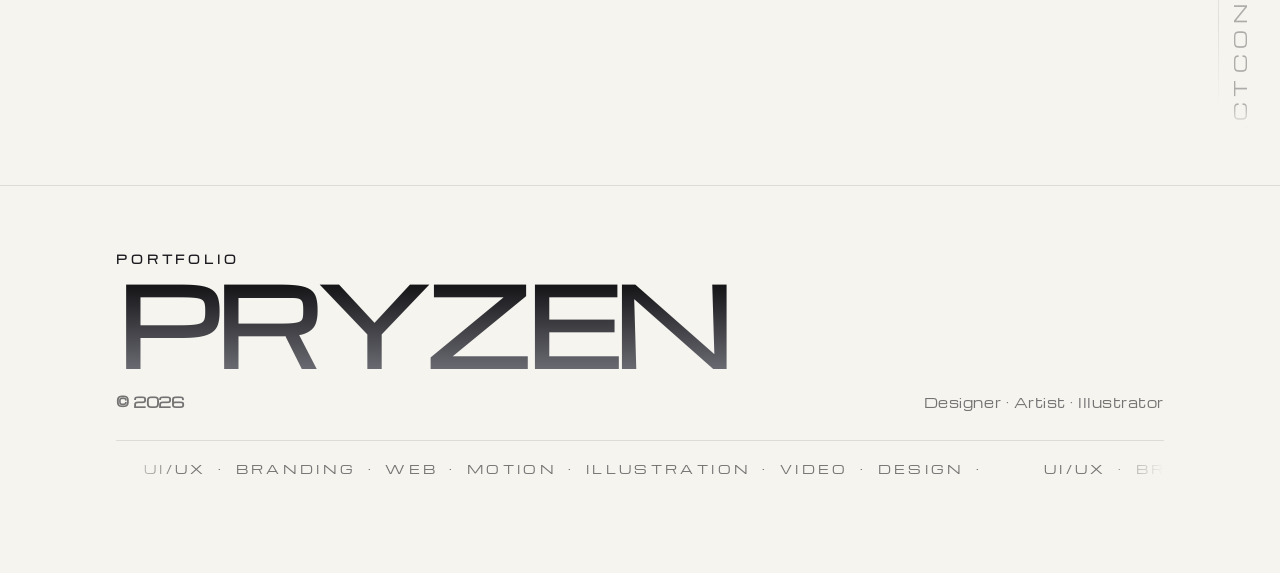
==== commit bcbe3093: "Add Gumroad shop link to the contact section. Co-authored-by: Cursor <cursoragent@cursor.com>" ====
--- a/portfolio.html
+++ b/portfolio.html
@@ -793,6 +793,10 @@
             Have an idea, a brief, or a question? Send a message — I read everything that lands in my inbox and answer as soon as I can.
           </p>
           <a href="mailto:princedevilleresx@gmail.com" class="contact__email reveal">princedevilleresx@gmail.com</a>
+          <div class="contact__shop reveal">
+            <p class="contact__social-label" id="contact-shop-label">Shop</p>
+            <a href="https://pryzenx.gumroad.com/" class="contact__link" target="_blank" rel="noopener noreferrer" aria-labelledby="contact-shop-label">Gumroad</a>
+          </div>
           <p class="contact__social-label reveal" id="contact-social-label">Elsewhere</p>
           <nav class="contact__links reveal" aria-labelledby="contact-social-label">
             <a href="https://www.linkedin.com/in/pryzen/" class="contact__link" target="_blank" rel="noopener noreferrer">LinkedIn</a>
--- a/css/portfolio.css
+++ b/css/portfolio.css
@@ -4027,6 +4027,10 @@
   color: var(--accent);
 }
 
+.contact__shop {
+  margin-bottom: 2.75rem;
+}
+
 .contact__social-label {
   font-family: var(--font-display);
   margin: 0 0 0.35rem;
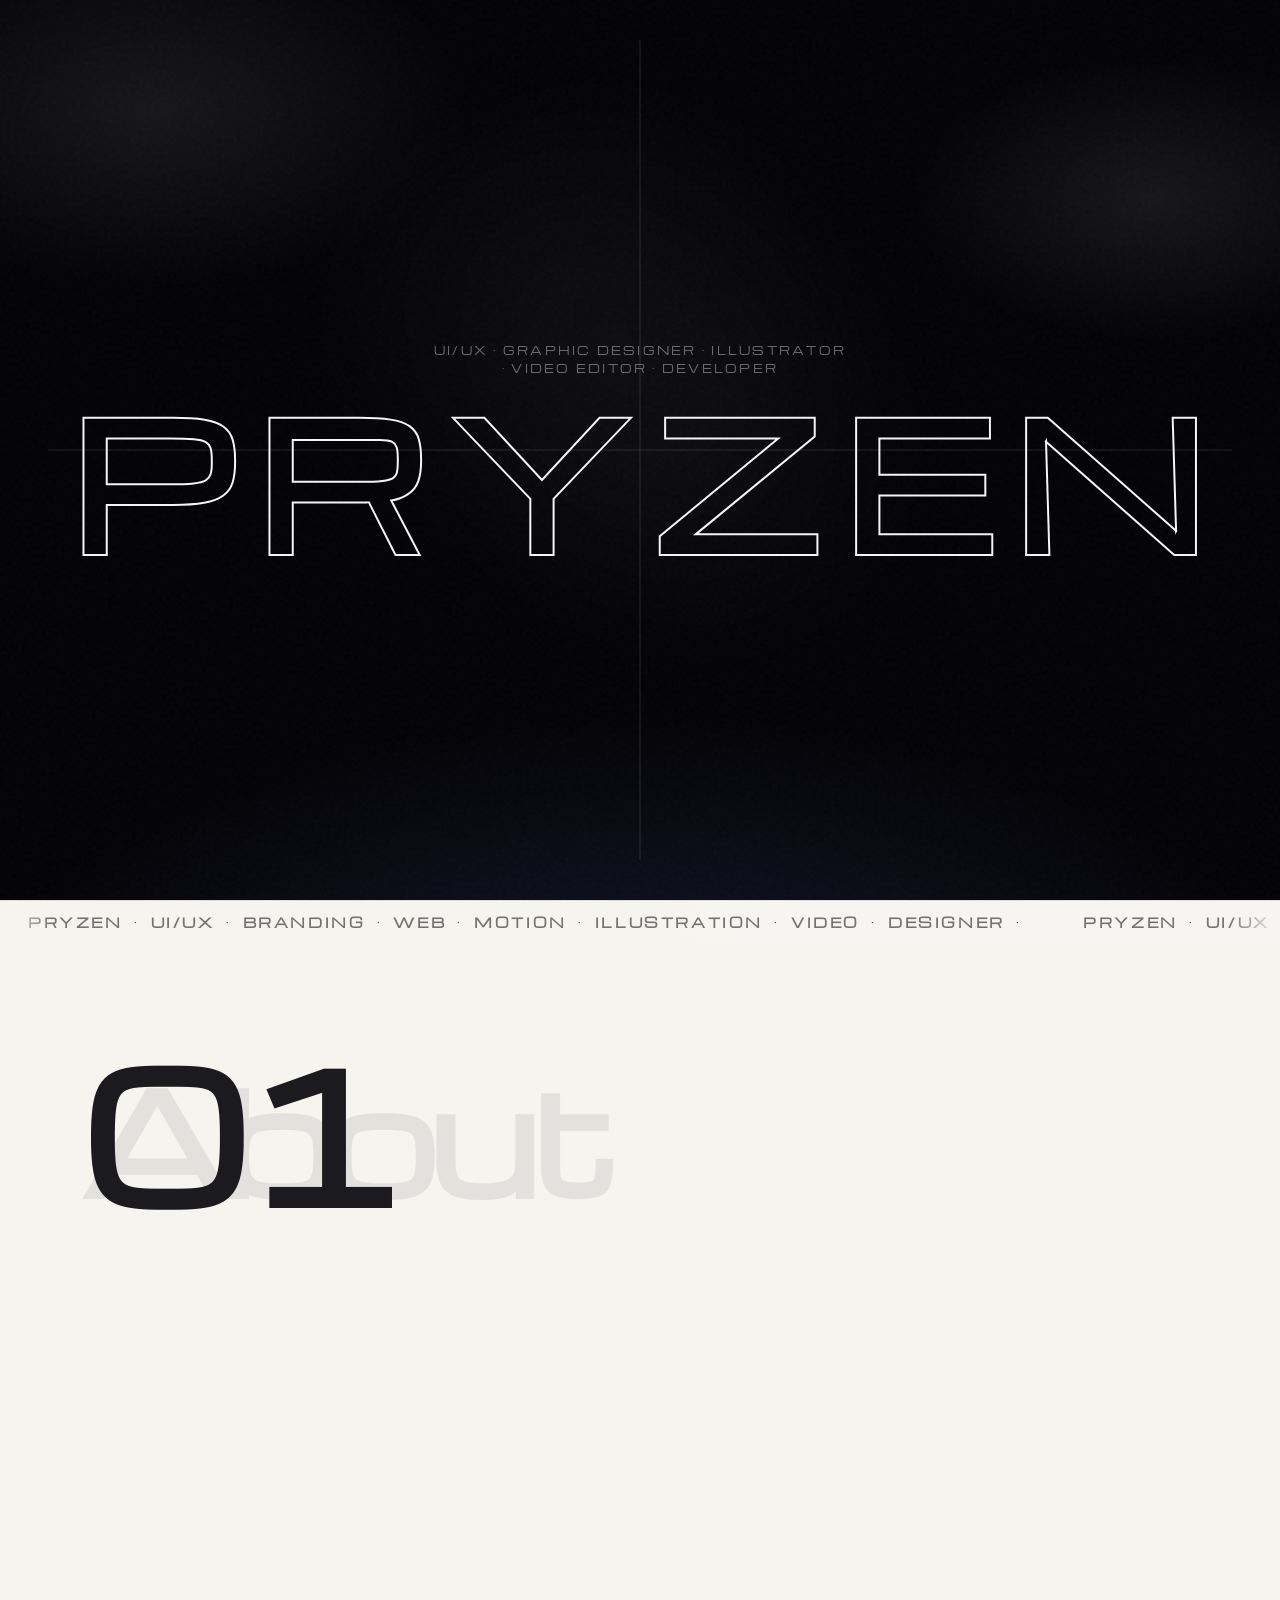
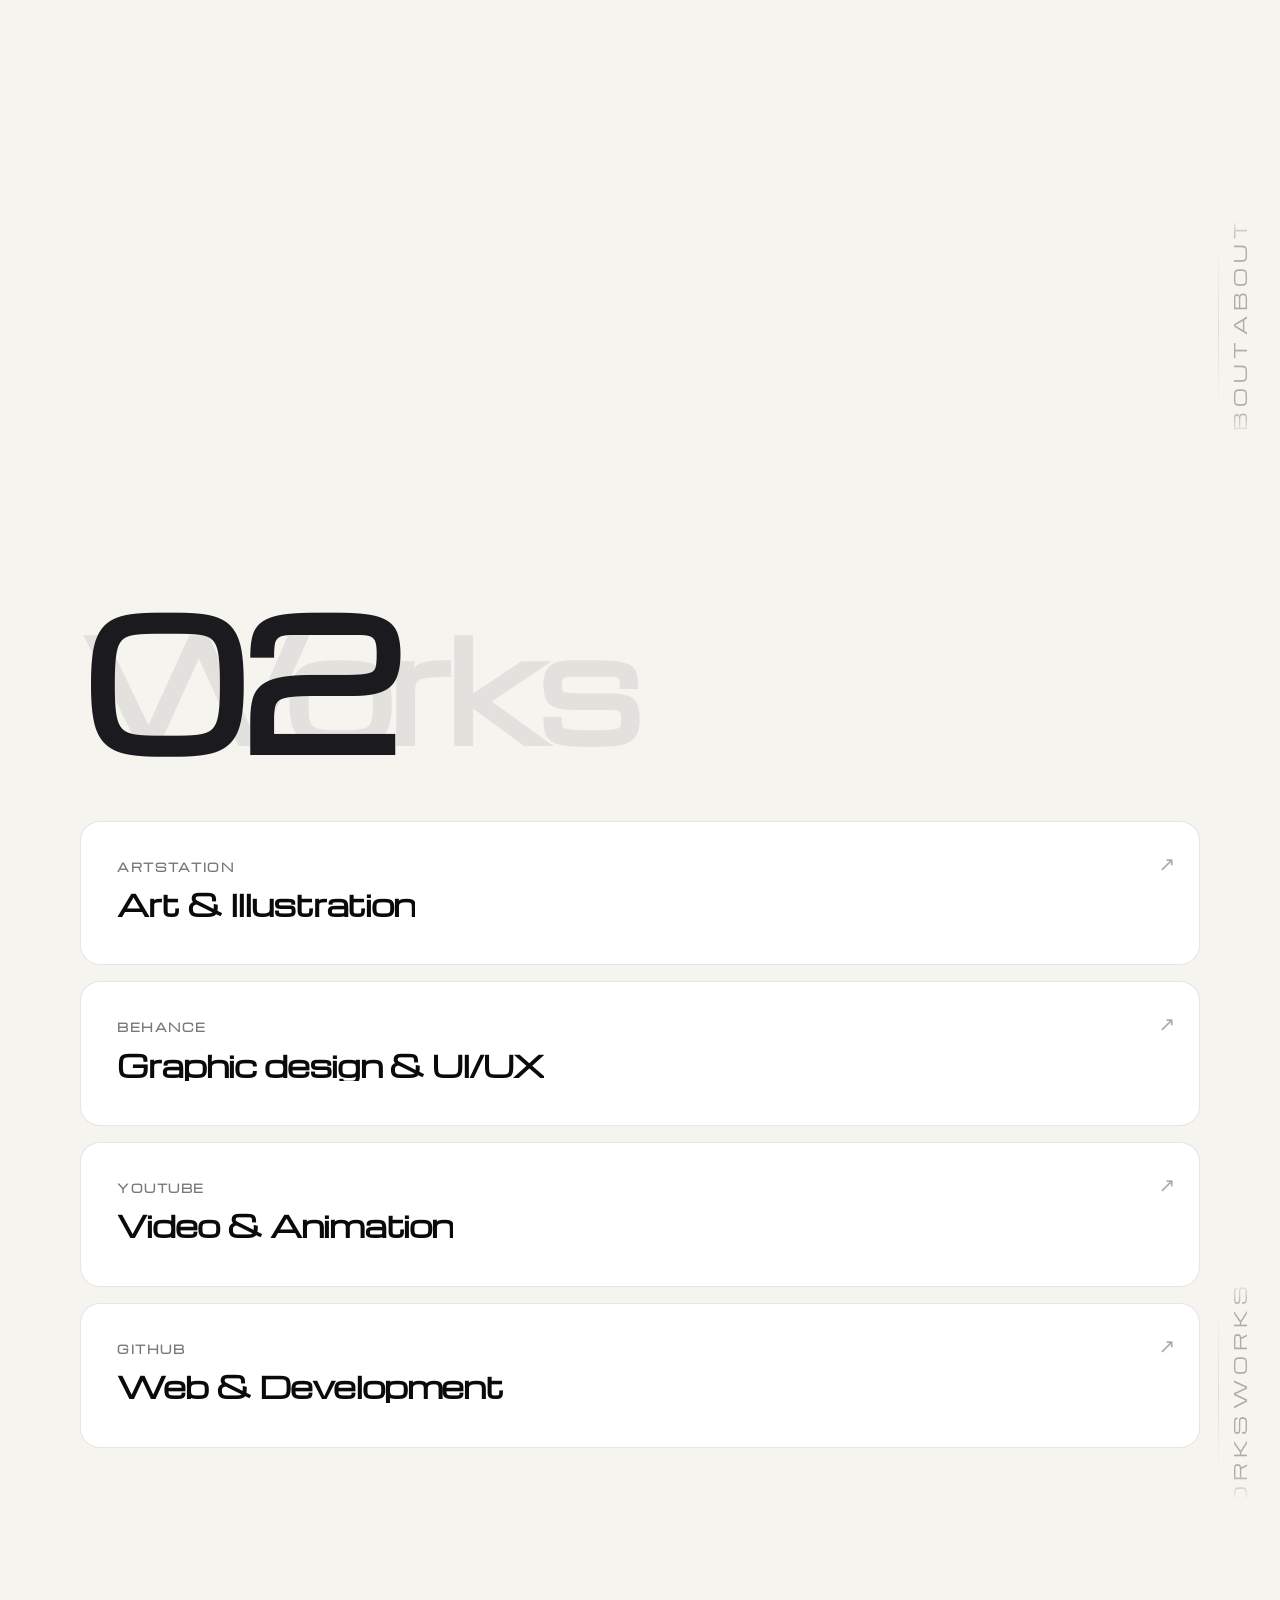
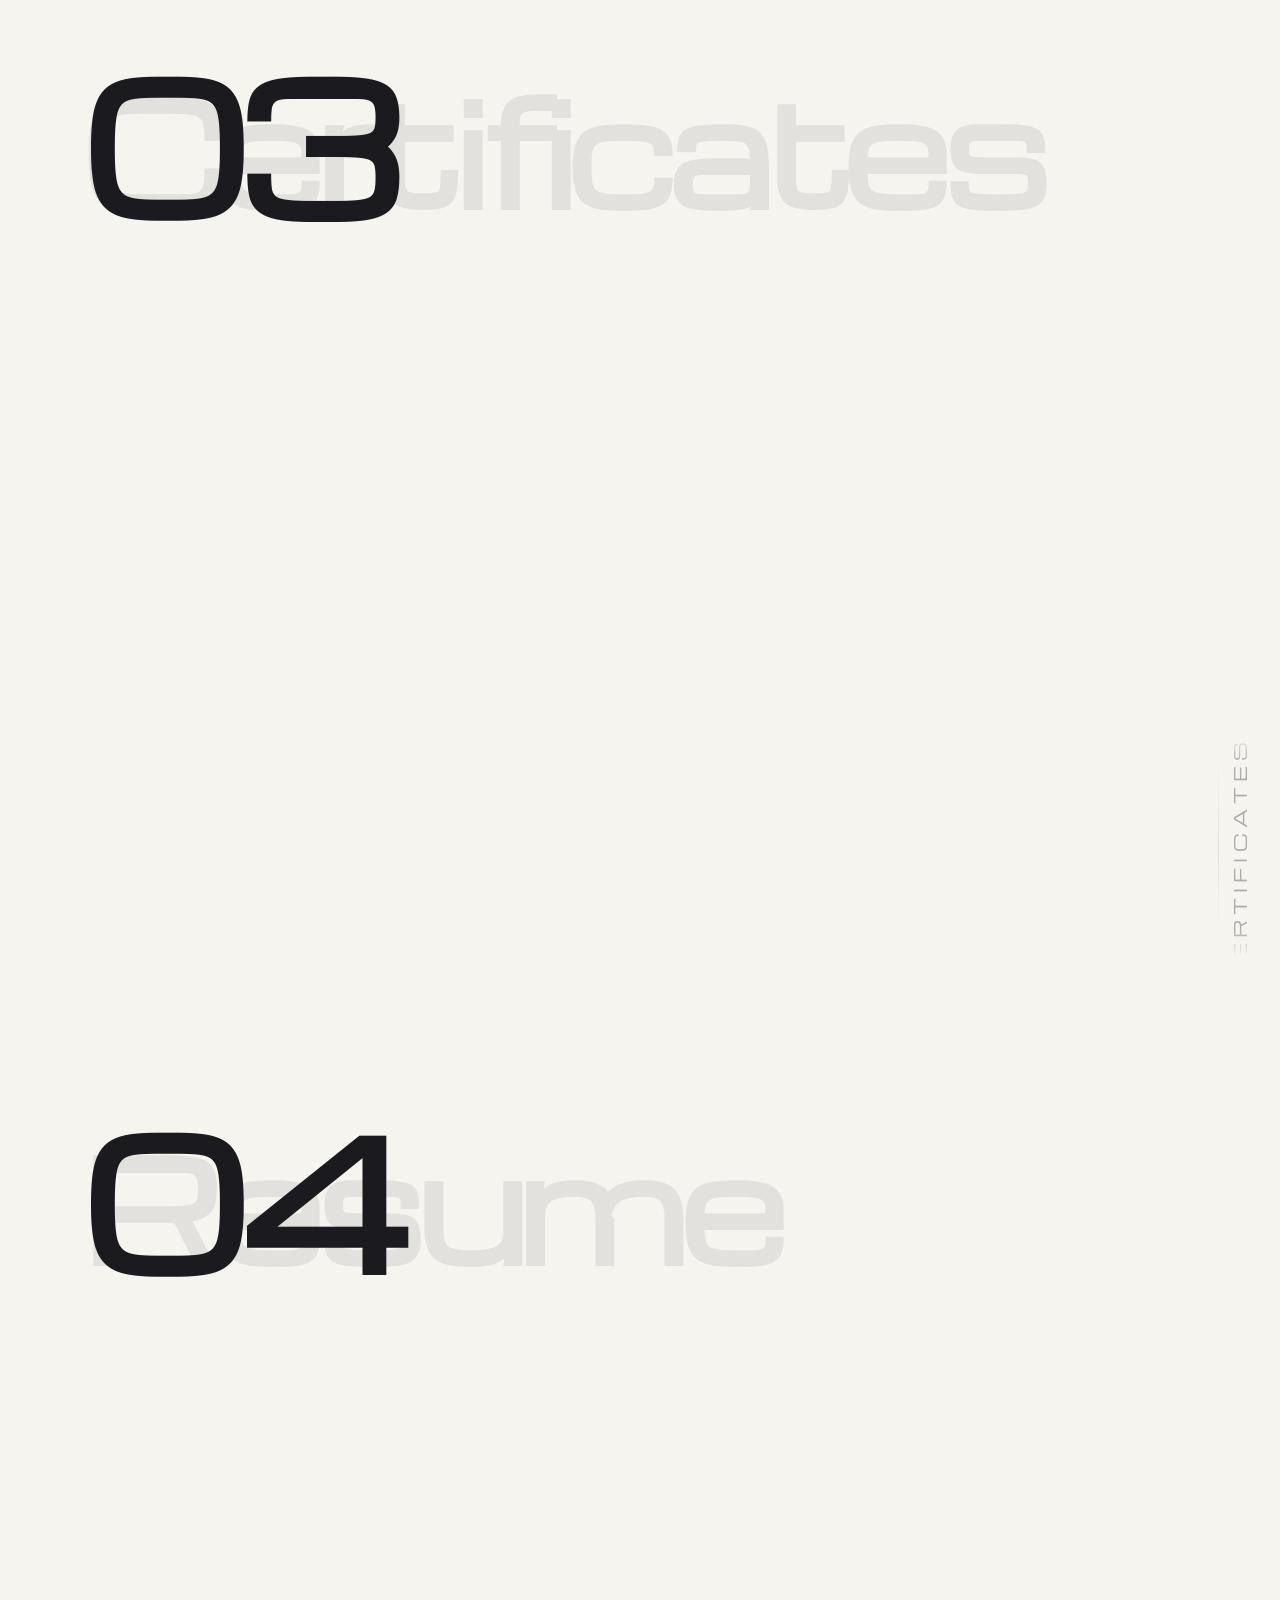
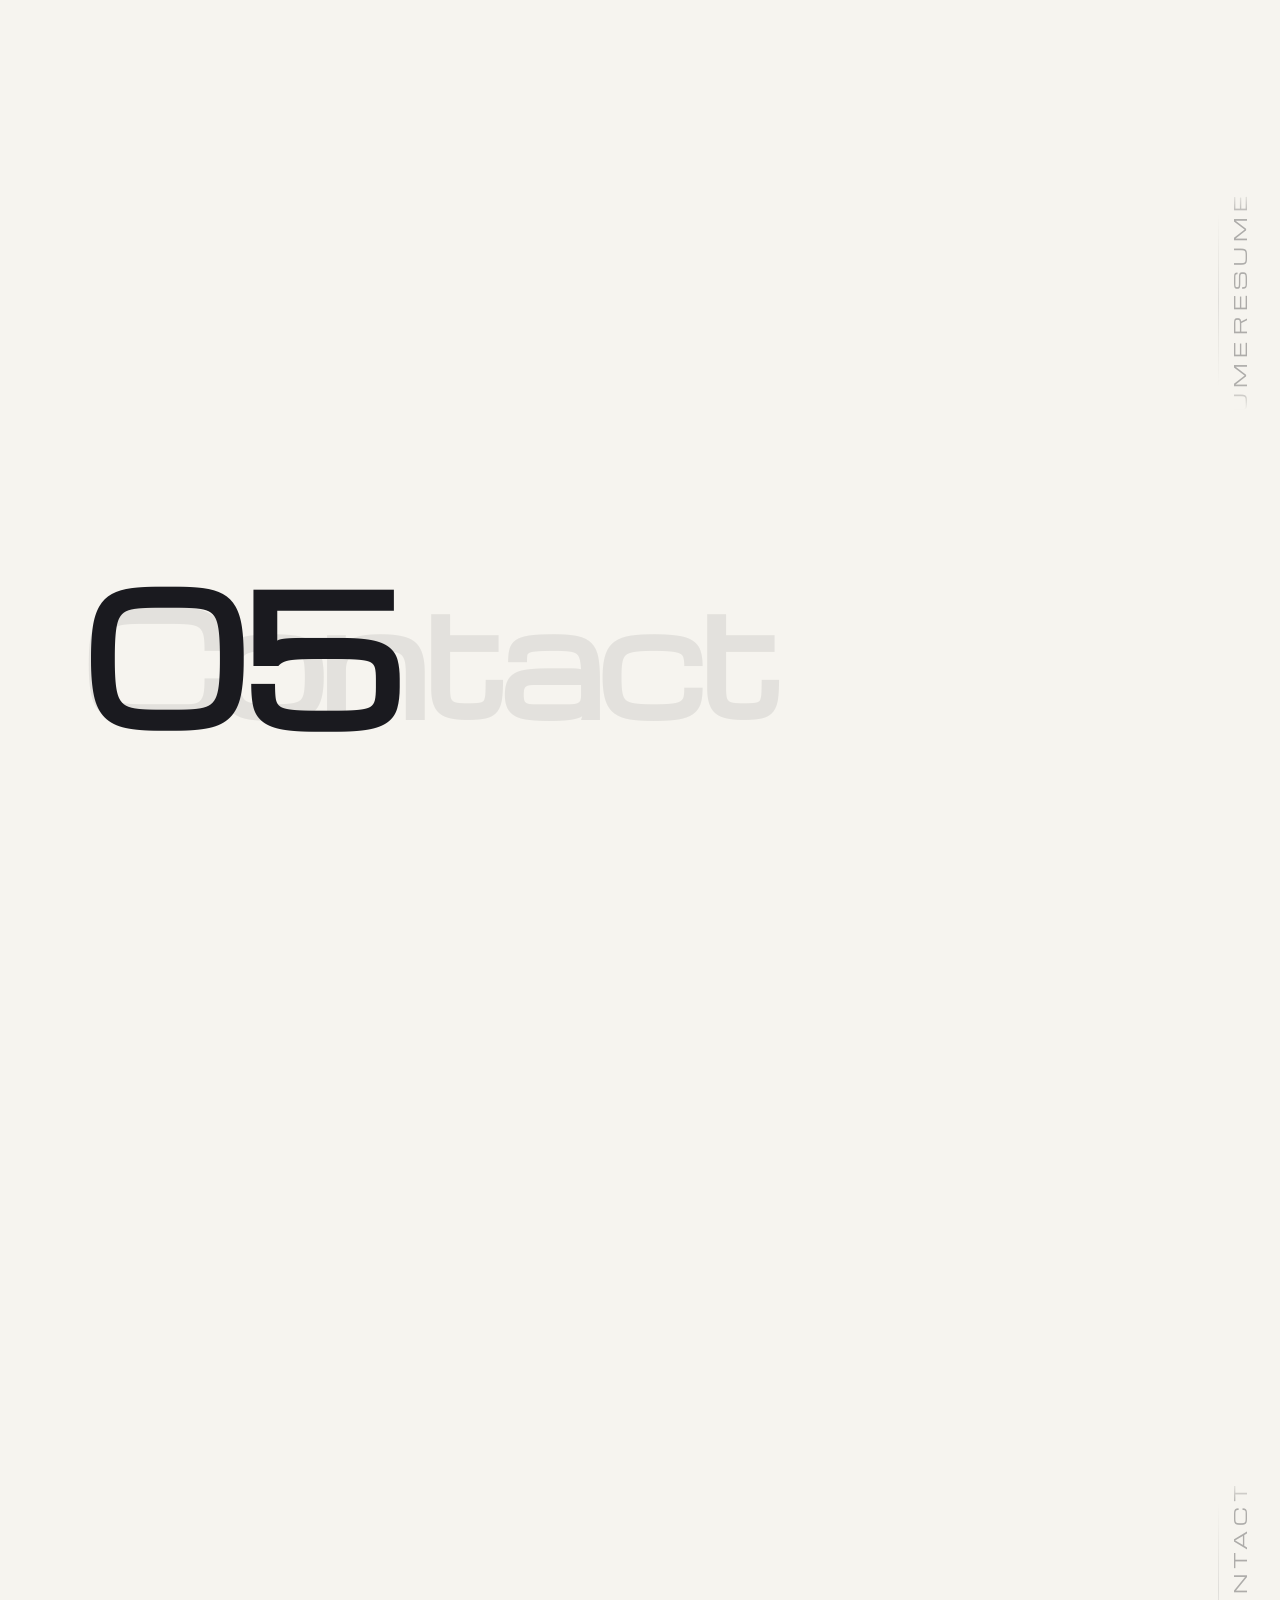
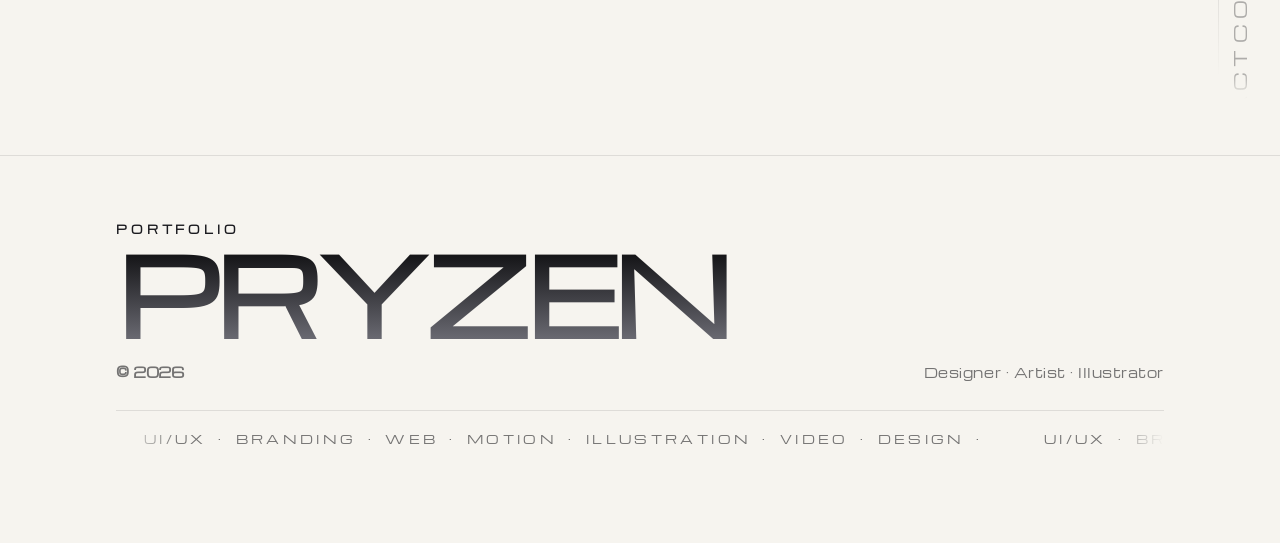
==== commit ddedf006: "Improve contact and works section link UX with SVG arrows and hover label swaps. Co-authored-by: Cur" ====
--- a/portfolio.html
+++ b/portfolio.html
@@ -348,53 +348,49 @@
           <article class="work-card">
             <div class="work-card__meta">
               <span>ArtStation</span>
-              <a href="https://pryzen.artstation.com/" class="work-card__visit" target="_blank" rel="noopener noreferrer" aria-label="Open ArtStation portfolio">
-                <span class="work-card__visit__stack">
-                  <span class="work-card__visit__text work-card__visit__text--default">Visit</span>
-                  <span class="work-card__visit__text work-card__visit__text--hover">View project</span>
-                </span>
-              </a>
-            </div>
-            <h3 class="work-card__title">Art & Illustration</h3>
+            </div>
+            <a href="https://pryzen.artstation.com/" class="work-card__title" target="_blank" rel="noopener noreferrer" aria-label="Art & Illustration — open ArtStation portfolio">
+              <span class="work-card__title__stack">
+                <span class="work-card__title__text work-card__title__text--default">Art & Illustration</span>
+                <span class="work-card__title__text work-card__title__text--hover">View Project</span>
+              </span>
+            </a>
             <span class="work-card__arrow" aria-hidden="true">↗</span>
           </article>
           <article class="work-card">
             <div class="work-card__meta">
               <span>Behance</span>
-              <a href="https://www.behance.net/pryzen" class="work-card__visit" target="_blank" rel="noopener noreferrer" aria-label="Open Behance portfolio">
-                <span class="work-card__visit__stack">
-                  <span class="work-card__visit__text work-card__visit__text--default">Visit</span>
-                  <span class="work-card__visit__text work-card__visit__text--hover">View project</span>
-                </span>
-              </a>
-            </div>
-            <h3 class="work-card__title">Graphic design &amp; UI/UX</h3>
+            </div>
+            <a href="https://www.behance.net/pryzen" class="work-card__title" target="_blank" rel="noopener noreferrer" aria-label="Graphic design and UI/UX — open Behance portfolio">
+              <span class="work-card__title__stack">
+                <span class="work-card__title__text work-card__title__text--default">Graphic design &amp; UI/UX</span>
+                <span class="work-card__title__text work-card__title__text--hover">View Project</span>
+              </span>
+            </a>
             <span class="work-card__arrow" aria-hidden="true">↗</span>
           </article>
           <article class="work-card">
             <div class="work-card__meta">
               <span>YouTube</span>
-              <a href="https://www.youtube.com/@pryzenx" class="work-card__visit" target="_blank" rel="noopener noreferrer" aria-label="Open YouTube channel">
-                <span class="work-card__visit__stack">
-                  <span class="work-card__visit__text work-card__visit__text--default">Visit</span>
-                  <span class="work-card__visit__text work-card__visit__text--hover">View project</span>
-                </span>
-              </a>
-            </div>
-            <h3 class="work-card__title">Video & Animation</h3>
+            </div>
+            <a href="https://www.youtube.com/@pryzenx" class="work-card__title" target="_blank" rel="noopener noreferrer" aria-label="Video and Animation — open YouTube channel">
+              <span class="work-card__title__stack">
+                <span class="work-card__title__text work-card__title__text--default">Video & Animation</span>
+                <span class="work-card__title__text work-card__title__text--hover">View Project</span>
+              </span>
+            </a>
             <span class="work-card__arrow" aria-hidden="true">↗</span>
           </article>
           <article class="work-card">
             <div class="work-card__meta">
               <span>GitHub</span>
-              <a href="https://github.com/pryzenxx" class="work-card__visit" target="_blank" rel="noopener noreferrer" aria-label="Open GitHub profile">
-                <span class="work-card__visit__stack">
-                  <span class="work-card__visit__text work-card__visit__text--default">Visit</span>
-                  <span class="work-card__visit__text work-card__visit__text--hover">View project</span>
-                </span>
-              </a>
-            </div>
-            <h3 class="work-card__title">Web & Development</h3>
+            </div>
+            <a href="https://github.com/pryzenxx" class="work-card__title" target="_blank" rel="noopener noreferrer" aria-label="Web and Development — open GitHub profile">
+              <span class="work-card__title__stack">
+                <span class="work-card__title__text work-card__title__text--default">Web & Development</span>
+                <span class="work-card__title__text work-card__title__text--hover">View Project</span>
+              </span>
+            </a>
             <span class="work-card__arrow" aria-hidden="true">↗</span>
           </article>
         </div>
@@ -795,16 +791,15 @@
           <a href="mailto:princedevilleresx@gmail.com" class="contact__email reveal">princedevilleresx@gmail.com</a>
           <div class="contact__shop reveal">
             <p class="contact__social-label" id="contact-shop-label">Shop</p>
-            <a href="https://pryzenx.gumroad.com/" class="contact__link" target="_blank" rel="noopener noreferrer" aria-labelledby="contact-shop-label">Gumroad</a>
+            <a href="https://pryzenx.gumroad.com/" class="contact__link" target="_blank" rel="noopener noreferrer" aria-labelledby="contact-shop-label">Gumroad<svg class="contact__arrow" width="1em" height="1em" viewBox="0 0 24 24" fill="none" stroke="currentColor" stroke-width="2" aria-hidden="true"><path d="M7 17L17 7M17 7H9M17 7V15"/></svg></a>
           </div>
           <p class="contact__social-label reveal" id="contact-social-label">Elsewhere</p>
           <nav class="contact__links reveal" aria-labelledby="contact-social-label">
-            <a href="https://www.linkedin.com/in/pryzen/" class="contact__link" target="_blank" rel="noopener noreferrer">LinkedIn</a>
-            <a href="https://www.upwork.com/freelancers/~01b6e41eb017288eee" class="contact__link" target="_blank" rel="noopener noreferrer">Upwork</a>
-            <a href="https://ph.pinterest.com/pryzen_x/" class="contact__link" target="_blank" rel="noopener noreferrer">Pinterest</a>
-            <a href="https://wa.me/639639404090" class="contact__link" target="_blank" rel="noopener noreferrer">WhatsApp</a>
-            <a href="https://discord.com" class="contact__link" target="_blank" rel="noopener noreferrer" title="Add on Discord: _pryzenx">Discord (@_pryzenx)</a>
-            <a href="https://www.onlinejobs.ph/jobseekers/info/5052173" class="contact__link" target="_blank" rel="noopener noreferrer">OnlineJobs.ph</a>
+            <a href="https://www.linkedin.com/in/pryzen/" class="contact__link" target="_blank" rel="noopener noreferrer">LinkedIn<svg class="contact__arrow" width="1em" height="1em" viewBox="0 0 24 24" fill="none" stroke="currentColor" stroke-width="2" aria-hidden="true"><path d="M7 17L17 7M17 7H9M17 7V15"/></svg></a>
+            <a href="https://ph.pinterest.com/pryzen_x/" class="contact__link" target="_blank" rel="noopener noreferrer">Pinterest<svg class="contact__arrow" width="1em" height="1em" viewBox="0 0 24 24" fill="none" stroke="currentColor" stroke-width="2" aria-hidden="true"><path d="M7 17L17 7M17 7H9M17 7V15"/></svg></a>
+            <a href="https://wa.me/639639404090" class="contact__link" target="_blank" rel="noopener noreferrer">WhatsApp<svg class="contact__arrow" width="1em" height="1em" viewBox="0 0 24 24" fill="none" stroke="currentColor" stroke-width="2" aria-hidden="true"><path d="M7 17L17 7M17 7H9M17 7V15"/></svg></a>
+            <a href="https://discord.com" class="contact__link" target="_blank" rel="noopener noreferrer" title="Add on Discord: _pryzenx">Discord (@_pryzenx)<svg class="contact__arrow" width="1em" height="1em" viewBox="0 0 24 24" fill="none" stroke="currentColor" stroke-width="2" aria-hidden="true"><path d="M7 17L17 7M17 7H9M17 7V15"/></svg></a>
+            <a href="https://www.onlinejobs.ph/jobseekers/info/5052173" class="contact__link" target="_blank" rel="noopener noreferrer">OnlineJobs.ph<svg class="contact__arrow" width="1em" height="1em" viewBox="0 0 24 24" fill="none" stroke="currentColor" stroke-width="2" aria-hidden="true"><path d="M7 17L17 7M17 7H9M17 7V15"/></svg></a>
           </nav>
         </div>
       </div>
--- a/css/portfolio.css
+++ b/css/portfolio.css
@@ -2983,102 +2983,73 @@
   margin-bottom: 0.75rem;
 }
 
-.work-card__visit {
-  display: inline-flex;
-  align-items: center;
-  justify-content: center;
-  padding: 0.35em 0.85em;
-  margin: 0;
-  min-width: 7.5rem;
-  border-radius: 999px;
-  border: 1px solid color-mix(in oklab, var(--border) 80%, transparent);
-  background: transparent;
-  color: var(--text-muted);
-  font: inherit;
-  font-size: 0.6875rem;
-  font-weight: 600;
-  letter-spacing: 0.14em;
-  text-transform: uppercase;
+.work-card__title {
+  display: inline-block;
+  margin: 0 0 0.5rem;
+  border: none;
+  background: none;
+  padding: 0;
+  font-family: var(--font-display);
+  font-weight: 800;
+  font-size: clamp(1.35rem, 2.5vw, 1.85rem);
+  letter-spacing: -0.035em;
+  line-height: 1.1;
+  color: var(--text);
   text-decoration: none;
   cursor: pointer;
-  transition:
-    color 0.3s ease,
-    border-color 0.3s ease,
-    background-color 0.3s ease,
-    transform 0.3s cubic-bezier(0.22, 1, 0.36, 1),
-    box-shadow 0.3s ease;
-}
-
-.work-card__visit__stack {
+  transition: color 0.35s ease;
+}
+
+.work-card__title__stack {
   position: relative;
   display: grid;
-  justify-items: center;
+  justify-items: start;
   align-items: center;
   overflow: hidden;
-  min-height: 1.25em;
-}
-
-.work-card__visit__text {
+}
+
+.work-card__title__text {
   grid-area: 1 / 1;
   display: block;
   white-space: nowrap;
-  line-height: 1.2;
-}
-
-.work-card__visit__text--hover {
+  line-height: 1.1;
+}
+
+.work-card__title__text--hover {
   opacity: 0;
 }
 
-.work-card__visit.is-label-gsap .work-card__visit__text {
+.work-card__title.is-label-gsap .work-card__title__text {
   will-change: transform, opacity;
 }
 
 @media (prefers-reduced-motion: reduce) {
-  .work-card__visit__text--hover {
+  .work-card__title__text--hover {
     opacity: 0;
     visibility: hidden;
   }
 
-  .work-card:hover .work-card__visit__text--default,
-  .work-card:focus-within .work-card__visit__text--default {
+  .work-card:hover .work-card__title__text--default,
+  .work-card:focus-within .work-card__title__text--default {
     opacity: 0;
     visibility: hidden;
   }
 
-  .work-card:hover .work-card__visit__text--hover,
-  .work-card:focus-within .work-card__visit__text--hover {
+  .work-card:hover .work-card__title__text--hover,
+  .work-card:focus-within .work-card__title__text--hover {
     opacity: 1;
     visibility: visible;
   }
 }
 
-.work-card__visit:hover,
-.work-card__visit:focus-visible {
-  color: var(--bg);
-  background: var(--accent);
-  border-color: var(--accent);
-  transform: translateY(-1px);
-  box-shadow: 0 0.35rem 1rem color-mix(in oklab, var(--accent) 35%, transparent);
-  outline: none;
-}
-
-.work-card:hover .work-card__visit {
-  border-color: color-mix(in oklab, var(--accent) 40%, var(--border));
-  color: var(--text);
-}
-
-.work-card:hover .work-card__visit:hover,
-.work-card:hover .work-card__visit:focus-visible {
-  color: var(--bg);
-}
-
-.work-card__title {
-  font-family: var(--font-display);
-  font-weight: 800;
-  font-size: clamp(1.35rem, 2.5vw, 1.85rem);
-  margin: 0 0 0.5rem;
-  letter-spacing: -0.035em;
-  line-height: 1.1;
+.work-card:hover .work-card__title {
+  color: var(--accent);
+}
+
+.work-card__title:focus-visible {
+  outline: 2px solid var(--accent);
+  outline-offset: 4px;
+  border-radius: 0.15rem;
 }
 
 .work-card__desc {
@@ -4049,7 +4020,9 @@
 }
 
 .contact__link {
-  display: block;
+  display: inline-flex;
+  align-items: center;
+  gap: 0.35em;
   padding: 0.2rem 0;
   border: none;
   background: none;
@@ -4065,9 +4038,20 @@
   transform-origin: left center;
 }
 
+.contact__arrow {
+  flex-shrink: 0;
+  opacity: 0.45;
+  transition: opacity 0.35s ease, transform 0.35s ease;
+}
+
 .contact__link:hover {
   color: var(--accent);
   transform: translateX(6px);
+}
+
+.contact__link:hover .contact__arrow {
+  opacity: 1;
+  transform: translate(2px, -2px);
 }
 
 .contact__link:focus-visible {
@@ -4487,10 +4471,10 @@
     gap: 0.5rem;
   }
 
-  .work-card__visit {
+  .work-card__title {
     min-height: 44px;
-    padding: 0.45em 1em;
-    align-self: flex-start;
+    display: inline-flex;
+    align-items: center;
   }
 
   .resume-card {
